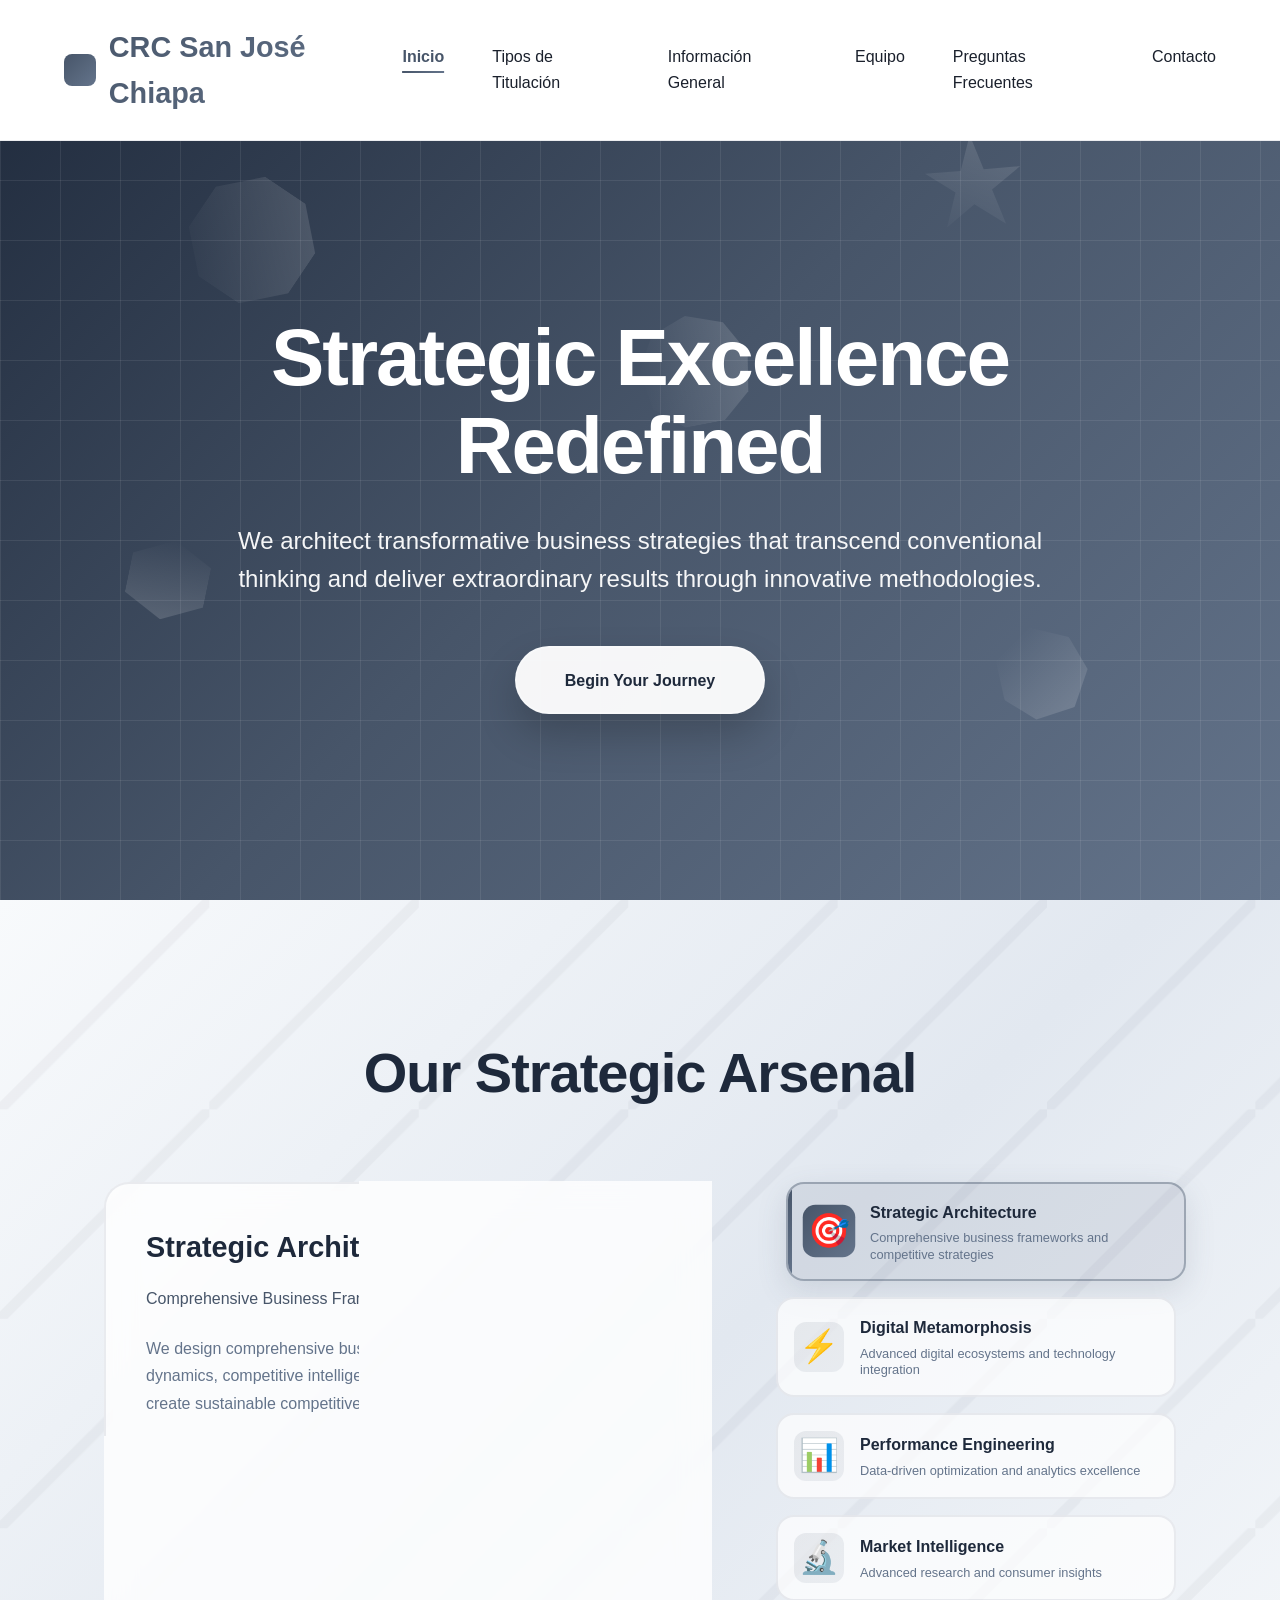
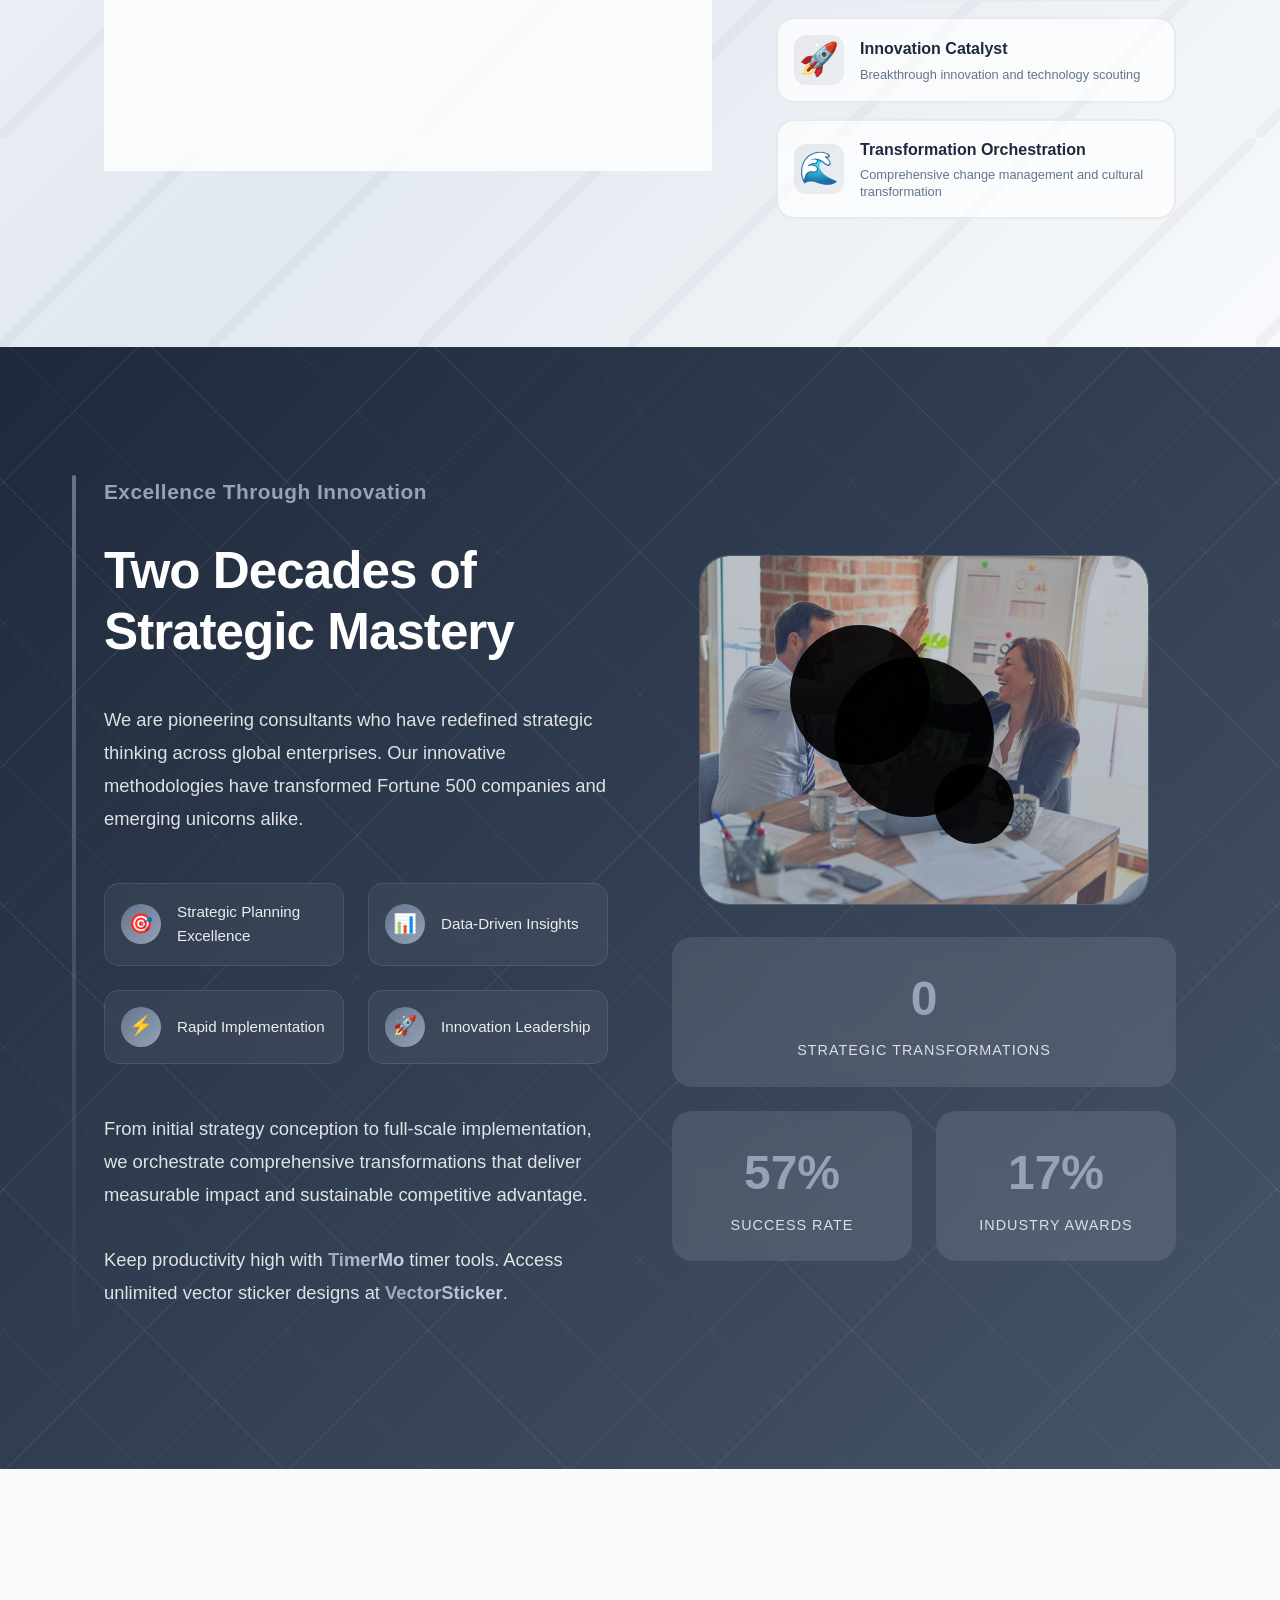
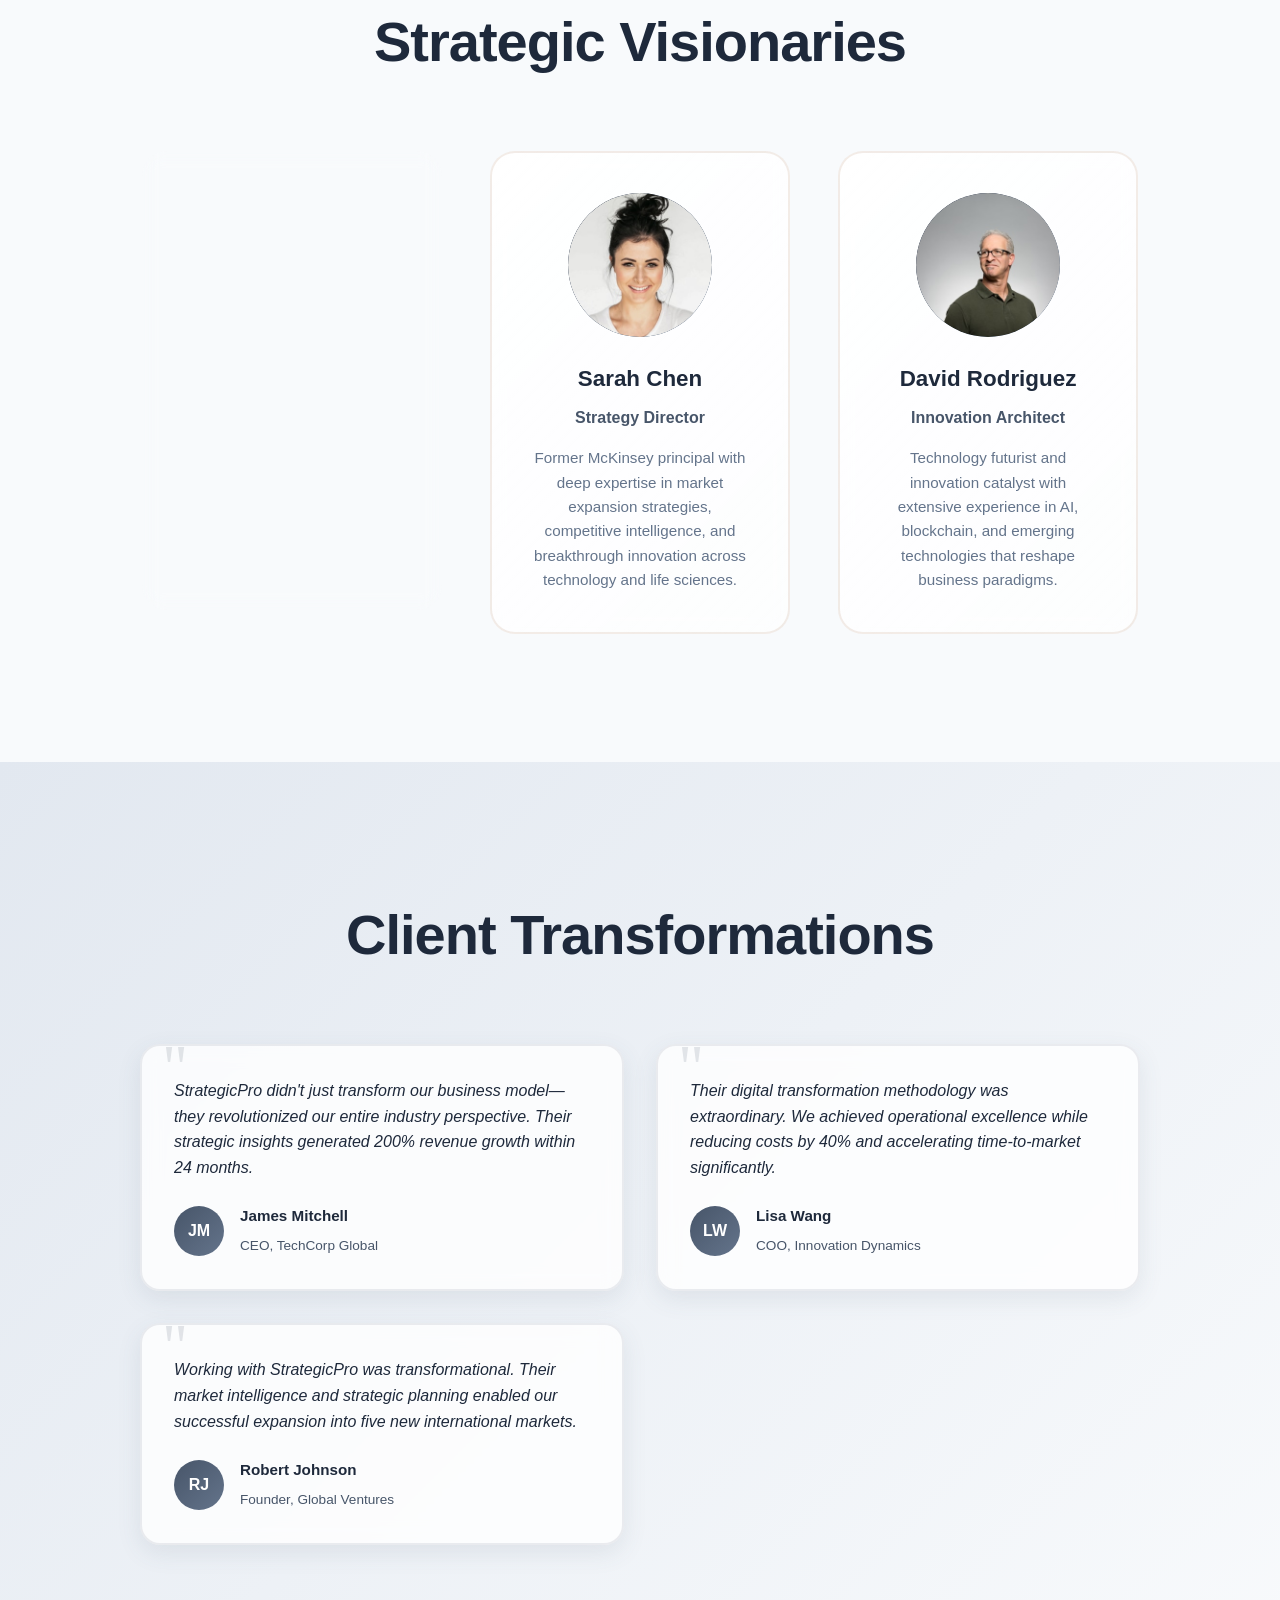
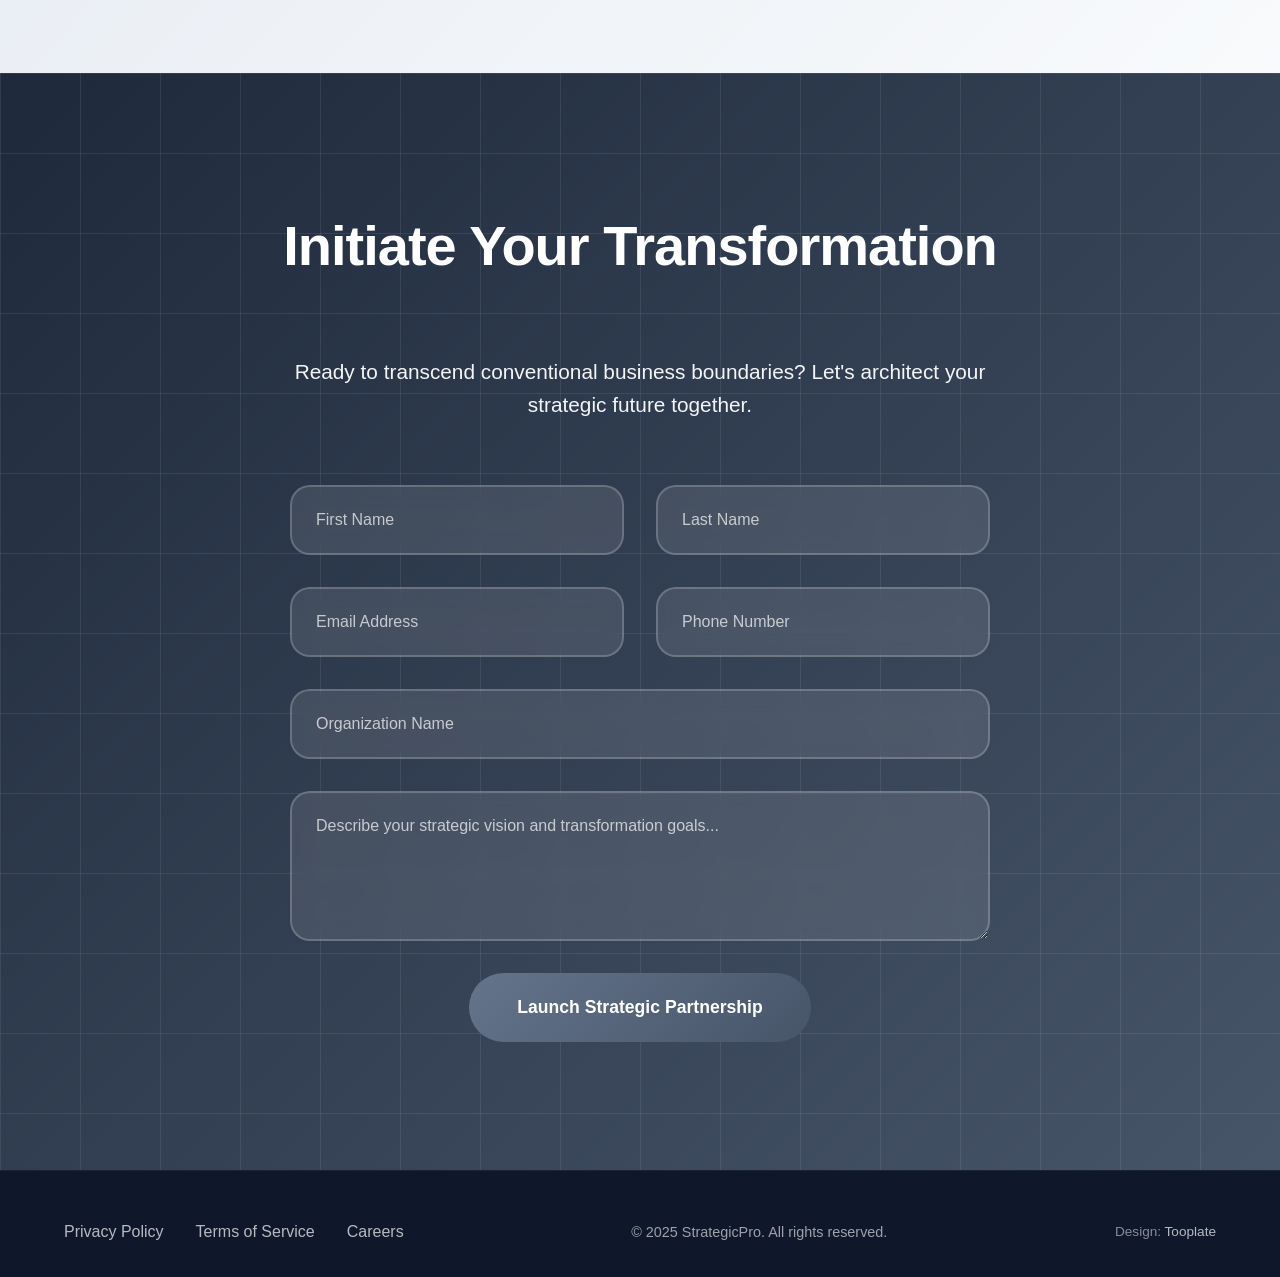
==== proyecto/index.html @ 7c6a61c0 "Update index.html" ====
<!DOCTYPE html>
<html lang="en">
<head>
    <meta charset="UTF-8">
    <meta name="viewport" content="width=device-width, initial-scale=1.0">
    <title>Titulación BUAP</title>
    <link rel="stylesheet" href="tooplate-strategic-style.css">
<!--

Tooplate 2149 Strategic Consulting

https://www.tooplate.com/view/2149-strategic-consulting

Free HTML CSS Template

-->
</head>
<body>
    <!-- Navigation -->
    <nav class="navbar">
        <div class="nav-container">
            <a href="#home" class="logo">
                <div class="logo-icon">◆</div>
                <span>CRC San José Chiapa</span>
            </a>
            <ul class="nav-links">
                <li><a href="#home">Inicio</a></li>
                <li><a href="#services">Tipos de Titulación</a></li>
                <li><a href="#about">Información General</a></li>
                <li><a href="#team">Equipo</a></li>
                <li><a href="#testimonials">Preguntas Frecuentes</a></li>
                <li><a href="#contact">Contacto</a></li>
            </ul>
            <div class="mobile-menu">
                <span></span>
                <span></span>
                <span></span>
            </div>
        </div>
    </nav>

            <!-- Hero Section -->
    <section id="home" class="hero">
        <div class="geometric-shapes">
            <div class="geo-shape"></div>
            <div class="geo-shape"></div>
            <div class="geo-shape"></div>
            <div class="geo-shape"></div>
            <div class="geo-shape"></div>
        </div>
        <div class="hero-content">
            <h1 id="hero-headline">Strategic Excellence<br>Redefined</h1>
            <p id="hero-paragraph">We architect transformative business strategies that transcend conventional thinking and deliver extraordinary results through innovative methodologies.</p>
            <a href="#services" class="cta-button">Begin Your Journey</a>
        </div>
    </section>

    <!-- Services Section -->
    <section id="services" class="services">
        <div class="section services-container">
            <h2 class="section-title fade-in">Our Strategic Arsenal</h2>
            <div class="services-layout">
                <div class="services-content">
                    <div class="service-details active" data-service="strategy">
                        <h3>Strategic Architecture</h3>
                        <div class="service-subtitle">Comprehensive Business Framework Design</div>
                        <p>We design comprehensive business frameworks that integrate market dynamics, competitive intelligence, and organizational capabilities to create sustainable competitive advantages.</p>
                        <p>Our strategic architecture approach combines deep industry expertise with cutting-edge analytical tools to develop roadmaps that drive exceptional business performance.</p>
                        <ul class="service-features">
                            <li><span class="feature-check">✓</span> Market Analysis & Competitive Intelligence</li>
                            <li><span class="feature-check">✓</span> Strategic Roadmap Development</li>
                            <li><span class="feature-check">✓</span> Performance Metrics & KPI Framework</li>
                            <li><span class="feature-check">✓</span> Risk Assessment & Mitigation Planning</li>
                        </ul>
                    </div>
                    <div class="service-details" data-service="digital">
                        <h3>Digital Metamorphosis</h3>
                        <div class="service-subtitle">Advanced Digital Ecosystem Transformation</div>
                        <p>Transform your organization through advanced digital ecosystems that leverage emerging technologies to revolutionize customer experiences and operational efficiency.</p>
                        <p>We architect comprehensive digital transformations that seamlessly integrate AI, automation, and cloud technologies to create competitive advantages.</p>
                        <ul class="service-features">
                            <li><span class="feature-check">✓</span> AI & Automation Implementation</li>
                            <li><span class="feature-check">✓</span> Cloud Architecture & Migration</li>
                            <li><span class="feature-check">✓</span> Customer Experience Optimization</li>
                            <li><span class="feature-check">✓</span> Digital Workforce Development</li>
                        </ul>
                    </div>
                    <div class="service-details" data-service="performance">
                        <h3>Performance Engineering</h3>
                        <div class="service-subtitle">Data-Driven Optimization Excellence</div>
                        <p>Optimize organizational performance through data-driven methodologies and advanced analytics that identify breakthrough opportunities and eliminate operational inefficiencies.</p>
                        <p>Our performance engineering approach utilizes predictive analytics and machine learning to unlock hidden potential across all business functions.</p>
                        <ul class="service-features">
                            <li><span class="feature-check">✓</span> Advanced Analytics & Business Intelligence</li>
                            <li><span class="feature-check">✓</span> Process Optimization & Automation</li>
                            <li><span class="feature-check">✓</span> Predictive Modeling & Forecasting</li>
                            <li><span class="feature-check">✓</span> Cost Reduction & Efficiency Gains</li>
                        </ul>
                    </div>
                    <div class="service-details" data-service="market">
                        <h3>Market Intelligence</h3>
                        <div class="service-subtitle">Advanced Market Research & Consumer Insights</div>
                        <p>Decode complex market signals and consumer behaviors using proprietary research frameworks that reveal hidden opportunities and emerging industry disruptions.</p>
                        <p>We provide deep market insights through advanced research methodologies, competitive analysis, and trend identification to inform strategic decision-making.</p>
                        <ul class="service-features">
                            <li><span class="feature-check">✓</span> Consumer Behavior Analysis</li>
                            <li><span class="feature-check">✓</span> Market Trend Identification</li>
                            <li><span class="feature-check">✓</span> Competitive Landscape Mapping</li>
                            <li><span class="feature-check">✓</span> Opportunity Assessment & Validation</li>
                        </ul>
                    </div>
                    <div class="service-details" data-service="innovation">
                        <h3>Innovation Catalyst</h3>
                        <div class="service-subtitle">Breakthrough Innovation Acceleration</div>
                        <p>Accelerate breakthrough innovation through systematic creativity processes and emerging technology integration that positions your organization at the industry forefront.</p>
                        <p>Our innovation catalyst methodology combines design thinking, rapid prototyping, and technology scouting to create revolutionary products and services.</p>
                        <ul class="service-features">
                            <li><span class="feature-check">✓</span> Innovation Strategy & Roadmapping</li>
                            <li><span class="feature-check">✓</span> Design Thinking Workshops</li>
                            <li><span class="feature-check">✓</span> Rapid Prototyping & Testing</li>
                            <li><span class="feature-check">✓</span> Technology Scouting & Integration</li>
                        </ul>
                    </div>
                    <div class="service-details" data-service="transformation">
                        <h3>Transformation Orchestration</h3>
                        <div class="service-subtitle">Comprehensive Change Management Excellence</div>
                        <p>Navigate complex organizational change with precision-engineered methodologies that ensure seamless transitions and sustained cultural transformation.</p>
                        <p>We orchestrate enterprise-wide transformations through proven change management frameworks that maximize adoption and minimize disruption.</p>
                        <ul class="service-features">
                            <li><span class="feature-check">✓</span> Change Management Strategy</li>
                            <li><span class="feature-check">✓</span> Cultural Transformation Programs</li>
                            <li><span class="feature-check">✓</span> Leadership Development & Training</li>
                            <li><span class="feature-check">✓</span> Implementation & Success Metrics</li>
                        </ul>
                    </div>
                </div>
                <div class="services-tabs">
                    <div class="service-tab active" data-target="strategy">
                        <div class="tab-icon">🎯</div>
                        <div class="tab-content">
                            <h4>Strategic Architecture</h4>
                            <p>Comprehensive business frameworks and competitive strategies</p>
                        </div>
                    </div>
                    <div class="service-tab" data-target="digital">
                        <div class="tab-icon">⚡</div>
                        <div class="tab-content">
                            <h4>Digital Metamorphosis</h4>
                            <p>Advanced digital ecosystems and technology integration</p>
                        </div>
                    </div>
                    <div class="service-tab" data-target="performance">
                        <div class="tab-icon">📊</div>
                        <div class="tab-content">
                            <h4>Performance Engineering</h4>
                            <p>Data-driven optimization and analytics excellence</p>
                        </div>
                    </div>
                    <div class="service-tab" data-target="market">
                        <div class="tab-icon">🔬</div>
                        <div class="tab-content">
                            <h4>Market Intelligence</h4>
                            <p>Advanced research and consumer insights</p>
                        </div>
                    </div>
                    <div class="service-tab" data-target="innovation">
                        <div class="tab-icon">🚀</div>
                        <div class="tab-content">
                            <h4>Innovation Catalyst</h4>
                            <p>Breakthrough innovation and technology scouting</p>
                        </div>
                    </div>
                    <div class="service-tab" data-target="transformation">
                        <div class="tab-icon">🌊</div>
                        <div class="tab-content">
                            <h4>Transformation Orchestration</h4>
                            <p>Comprehensive change management and cultural transformation</p>
                        </div>
                    </div>
                </div>
            </div>
        </div>
    </section>

    <!-- About Section -->
    <section id="about" class="about-section">
        <div class="section about fade-in">
            <div class="about-content">
                <div class="highlight">Excellence Through Innovation</div>
                <h2>Two Decades of Strategic Mastery</h2>
                <p>We are pioneering consultants who have redefined strategic thinking across global enterprises. Our innovative methodologies have transformed Fortune 500 companies and emerging unicorns alike.</p>
                
                <div class="about-features">
                    <div class="feature-item">
                        <div class="feature-icon">🎯</div>
                        <div class="feature-text">Strategic Planning Excellence</div>
                    </div>
                    <div class="feature-item">
                        <div class="feature-icon">📊</div>
                        <div class="feature-text">Data-Driven Insights</div>
                    </div>
                    <div class="feature-item">
                        <div class="feature-icon">⚡</div>
                        <div class="feature-text">Rapid Implementation</div>
                    </div>
                    <div class="feature-item">
                        <div class="feature-icon">🚀</div>
                        <div class="feature-text">Innovation Leadership</div>
                    </div>
                </div>
                
                <p>From initial strategy conception to full-scale implementation, we orchestrate comprehensive transformations that deliver measurable impact and sustainable competitive advantage.</p>
                
                <p>Keep productivity high with <a href="https://timermo.com" rel="nofollow" target="_blank">TimerMo</a> timer tools. Access unlimited vector sticker designs at <a href="https://www.vectorsticker.com" rel="nofollow" target="_blank">VectorSticker</a>.</p>
            </div>
            <div class="about-visual">
                <div class="about-image">
                    <div class="visual-shapes">
                        <div class="visual-shape"></div>
                        <div class="visual-shape"></div>
                        <div class="visual-shape"></div>
                    </div>
                    <img src="images/about-image-01.jpg" alt="Strategic Excellence">
                </div>
                
                <div class="stats">
                    <div class="stat">
                        <span class="stat-number counter" data-count="200">0</span>
                        <span class="stat-label">Strategic Transformations</span>
                    </div>
                    <div class="stat">
                        <span class="stat-number counter" data-count="98">0</span>
                        <span class="stat-label">Success Rate</span>
                    </div>
                    <div class="stat">
                        <span class="stat-number counter" data-count="35">0</span>
                        <span class="stat-label">Industry Awards</span>
                    </div>
                </div>
            </div>
        </div>
    </section>

    <!-- Team Section -->
    <section id="team" class="team">
        <div class="section">
            <h2 class="section-title fade-in">Strategic Visionaries</h2>
            <div class="team-grid">
                <div class="team-member fade-in">
                    <div class="member-card">
                        <div class="member-avatar">
                            <img src="images/team-member-01.jpg" alt="Michael Thompson" />
                        </div>
                        <div class="member-info">
                            <h3>Michael Thompson</h3>
                            <div class="member-role">Chief Strategic Officer</div>
                            <p>Visionary leader with 25+ years architecting transformations for Fortune 100 companies, specializing in digital innovation and organizational renaissance.</p>
                        </div>
                    </div>
                </div>
                <div class="team-member fade-in">
                    <div class="member-card">
                        <div class="member-avatar">
                            <img src="images/team-member-02.jpg" alt="Sarah Chen" />
                        </div>
                        <div class="member-info">
                            <h3>Sarah Chen</h3>
                            <div class="member-role">Strategy Director</div>
                            <p>Former McKinsey principal with deep expertise in market expansion strategies, competitive intelligence, and breakthrough innovation across technology and life sciences.</p>
                        </div>
                    </div>
                </div>
                <div class="team-member fade-in">
                    <div class="member-card">
                        <div class="member-avatar">
                            <img src="images/team-member-03.jpg" alt="David Rodriguez" />
                        </div>
                        <div class="member-info">
                            <h3>David Rodriguez</h3>
                            <div class="member-role">Innovation Architect</div>
                            <p>Technology futurist and innovation catalyst with extensive experience in AI, blockchain, and emerging technologies that reshape business paradigms.</p>
                        </div>
                    </div>
                </div>
            </div>
        </div>
    </section>

    <!-- Testimonials Section -->
    <section id="testimonials" class="testimonials">
        <div class="section">
            <h2 class="section-title fade-in">Client Transformations</h2>
            <div class="testimonials-container">
                <div class="testimonial fade-in">
                    <div class="testimonial-content">
                        <p class="testimonial-text">StrategicPro didn't just transform our business model—they revolutionized our entire industry perspective. Their strategic insights generated 200% revenue growth within 24 months.</p>
                        <div class="testimonial-author">
                            <div class="author-avatar">JM</div>
                            <div class="author-info">
                                <h4>James Mitchell</h4>
                                <span>CEO, TechCorp Global</span>
                            </div>
                        </div>
                    </div>
                </div>
                <div class="testimonial fade-in">
                    <div class="testimonial-content">
                        <p class="testimonial-text">Their digital transformation methodology was extraordinary. We achieved operational excellence while reducing costs by 40% and accelerating time-to-market significantly.</p>
                        <div class="testimonial-author">
                            <div class="author-avatar">LW</div>
                            <div class="author-info">
                                <h4>Lisa Wang</h4>
                                <span>COO, Innovation Dynamics</span>
                            </div>
                        </div>
                    </div>
                </div>
                <div class="testimonial fade-in">
                    <div class="testimonial-content">
                        <p class="testimonial-text">Working with StrategicPro was transformational. Their market intelligence and strategic planning enabled our successful expansion into five new international markets.</p>
                        <div class="testimonial-author">
                            <div class="author-avatar">RJ</div>
                            <div class="author-info">
                                <h4>Robert Johnson</h4>
                                <span>Founder, Global Ventures</span>
                            </div>
                        </div>
                    </div>
                </div>
            </div>
        </div>
    </section>

    <!-- Contact Section -->
    <section id="contact" class="contact">
        <div class="section">
            <h2 class="section-title fade-in">Initiate Your Transformation</h2>
            <div class="contact-content">
                <p>Ready to transcend conventional business boundaries? Let's architect your strategic future together.</p>
                <form class="contact-form fade-in">
                    <div class="form-group">
                        <input type="text" placeholder="First Name" required>
                        <input type="text" placeholder="Last Name" required>
                    </div>
                    <div class="form-group">
                        <input type="email" placeholder="Email Address" required>
                        <input type="tel" placeholder="Phone Number">
                    </div>
                    <input type="text" placeholder="Organization Name">
                    <textarea placeholder="Describe your strategic vision and transformation goals..." required></textarea>
                    <button type="submit" class="submit-btn">Launch Strategic Partnership</button>
                </form>
            </div>
        </div>
    </section>

    <!-- Footer -->
    <footer class="footer">
        <div class="footer-content">
            <div class="footer-links">
                <a href="#privacy">Privacy Policy</a>
                <a href="#terms">Terms of Service</a>
                <a href="#careers">Careers</a>
            </div>
            <div class="footer-copyright">
                © 2025 StrategicPro. All rights reserved.
            </div>
            <div class="footer-design">
                Design: <a href="https://www.tooplate.com" target="_blank">Tooplate</a>
            </div>
        </div>
    </footer>
<script src="tooplate-strategic-scripts.js"></script>
</body>

</html>
---- proyecto/tooplate-strategic-style.css ----
@charset "utf-8";
/* CSS Document 

Tooplate 2149 Strategic Consulting

https://www.tooplate.com/view/2149-strategic-consulting

*/

* {
	margin: 0;
	padding: 0;
	box-sizing: border-box;
}

body {
	font-family: -apple-system, BlinkMacSystemFont, 'Segoe UI', Roboto, sans-serif;
	line-height: 1.6;
	color: #1a202c; /*letras del apartado Nuestro Arsenal Estrategico*/
	overflow-x: hidden;
	background: #f8fafc;
}

/* Barra de menu (hogar, servicios, Acerca de, etc.) */
.navbar {
	position: fixed;
	top: 0;
	width: 100%;
	background: #FFFFFF;
	padding: 1.5rem 5%;
	z-index: 1000;
	transition: all 0.3s ease;
	border-bottom: 1px solid rgba(71, 85, 105, 0.1);
}

.nav-container {
	display: flex;
	justify-content: space-between;
	align-items: center;
	max-width: 1200px;
	margin: 0 auto;
}

.logo { /*letras de StrategicPro*/
	font-size: 1.8rem;
	font-weight: 700;
	background: linear-gradient(135deg, #475569, #64748b);
	-webkit-background-clip: text;
	-webkit-text-fill-color: transparent;
	background-clip: text;
	display: flex;
	align-items: center;
	gap: 0.8rem;
	text-decoration: none;
	transition: all 0.3s ease;
}

.logo:hover { 
	transform: scale(1.05);
}

.logo-icon { /*cuadro de las letras de StrategicPro*/
	width: 32px;
	height: 32px;
	background: linear-gradient(135deg, #475569, #64748b);
	border-radius: 8px;
	display: flex;
	align-items: center;
	justify-content: center;
	color: white;
	font-size: 1rem;
	flex-shrink: 0;
}

.nav-links {
	display: flex;
	list-style: none;
	gap: 3rem;
}

.nav-links a {
	text-decoration: none;
	color: #1a202c; /* Letras de Hogar, servicio, Acerca de, etc. */
	font-weight: 500;
	transition: all 0.3s ease;
	position: relative;
	padding: 0.5rem 0;
}

.nav-links a:hover {
	color: #475569; /* Color sombreado al pasar el cursor sobre las Letras de Hogar, servicio, Acerca de, etc. */
}

.nav-links a::after {
	content: '';
	position: absolute;
	width: 0;
	height: 2px;
	bottom: 0;
	left: 50%;
	transform: translateX(-50%);
	background: linear-gradient(135deg, #475569, #64748b); /* Barra horizontal que esta debajo de las Letras de Hogar, servicio, Acerca de, etc. */
	transition: width 0.3s ease;
}

.nav-links a:hover::after,
.nav-links a.active::after {
	width: 100%;
}

.nav-links a.active {
	color: #475569; /* Sombreado de las Letras de Hogar, servicio, Acerca de, etc. al estar seleccionada */
	font-weight: 600;
}

.mobile-menu {
	display: none;
	flex-direction: column;
	cursor: pointer;
}

.mobile-menu span {
	width: 28px;
	height: 3px;
	background: #475569;
	margin: 4px 0;
	transition: 0.3s;
	border-radius: 2px;
}

/* Fondo de la sección Hogar */
.hero {
	height: 100vh;
	min-height: 600px;
	background: linear-gradient(135deg, #1e293b 0%, /* Esquina superior izquierda */ 
										#475569 50%, /* Diagonal central */
										#64748b 100%) /* Esquina inferior derecha */;
	display: flex;
	align-items: center;
	justify-content: center;
	text-align: center;
	color: white; /* Letras de la sección hogar */
	position: relative;
	overflow: hidden;
}

.hero::before {
	content: '';
	position: absolute;
	top: 0;
	left: 0;
	right: 0;
	bottom: 0;
	background-image:
		linear-gradient(rgba(255, 255, 255, 0.08) 1px, transparent 1px), /* lineas horizontales en la sección hogar */
		linear-gradient(90deg, rgba(255, 255, 255, 0.08) 1px, transparent 1px); /* lineas verticales en la sección hogar */
	background-size: 60px 60px;
	background-position: 0 0, 0 0;
	animation: gridMove 20s linear infinite;
}

@keyframes gridMove {
	0% {
		transform: translate(0, 0);
	}

	100% {
		transform: translate(60px, 60px);
	}
}

.hero-content {
	max-width: 900px;
	padding: 0 2rem;
	margin-top: 8rem;
	transform: translateY(50px);
	opacity: 0;
	animation: fadeInUp 1.2s ease forwards;
	z-index: 2;
	position: relative;
}

@keyframes fadeInUp {
	to {
		transform: translateY(0);
		opacity: 1;
	}
}

.hero h1 {
	font-size: clamp(2.8rem, 7vw, 5rem);
	font-weight: 800;
	margin-bottom: 2rem;
	line-height: 1.1;
	letter-spacing: -2px;
}

.hero p {
	font-size: clamp(1.2rem, 3vw, 1.5rem);
	margin-bottom: 3rem;
	opacity: 0.95;
	font-weight: 300;
}

/* Add this to your existing CSS */
.hero-content h1,
.hero-content p {
	transition: opacity 0.5s ease-in-out;
}

.text-fade-out {
	opacity: 0;
}

/* Boton de la sección Hogar */
.cta-button {
	display: inline-block;
	padding: 1.2rem 3rem;
	background: rgba(255, 255, 255, 0.95); /* Fondo del boton */
	color: #1e293b; /* Color de las letras del boton */
	text-decoration: none;
	font-weight: 700;
	border-radius: 60px;
	transition: all 0.4s ease;
	box-shadow: 0 20px 40px rgba(0, 0, 0, 0.2); /* Sombreado del boton */
	backdrop-filter: blur(10px);
	border: 2px solid rgba(255, 255, 255, 0.3); /* Borde del boton */
}

.cta-button:hover {
	transform: translateY(-5px) scale(1.05);
	box-shadow: 0 30px 60px rgba(0, 0, 0, 0.3);
	background: rgba(255, 255, 255, 1);
}

.geometric-shapes {
	position: absolute;
	top: 0;
	left: 0;
	width: 100%;
	height: 100%;
	overflow: hidden;
	pointer-events: none;
	z-index: 1;
}

.geo-shape {
	position: absolute;
	opacity: 0.15;
}

.geo-shape:nth-child(1) {
	top: 20%;
	left: 15%;
	width: 120px;
	height: 120px;
	background: linear-gradient(45deg, #fff, transparent); /* Octagono superior esquina superior derecha */
	clip-path: polygon(30% 0%, 70% 0%, 100% 30%, 100% 70%, 70% 100%, 30% 100%, 0% 70%, 0% 30%);
	animation: float 12s ease-in-out infinite;
}

.geo-shape:nth-child(2) {
	top: 15%;
	right: 20%;
	width: 100px;
	height: 100px;
	background: linear-gradient(135deg, #fff, transparent); /* estrella esquina superior derecha*/
	clip-path: polygon(50% 0%, 61% 35%, 98% 35%, 68% 57%, 79% 91%, 50% 70%, 21% 91%, 32% 57%, 2% 35%, 39% 35%);
	animation: float 10s ease-in-out infinite reverse;
}

.geo-shape:nth-child(3) {
	top: 60%;
	left: 10%;
	width: 80px;
	height: 80px;
	background: linear-gradient(90deg, #fff, transparent); /* hexagono esquina inferior izquierda*/
	clip-path: polygon(25% 0%, 75% 0%, 100% 50%, 75% 100%, 25% 100%, 0% 50%);
	animation: float 8s ease-in-out infinite;
}

.geo-shape:nth-child(4) {
	top: 70%;
	right: 15%;
	width: 90px;
	height: 90px;
	background: linear-gradient(180deg, #fff, transparent); /* octagono inferior izquierda */
	clip-path: polygon(50% 0%, 90% 20%, 100% 60%, 75% 100%, 25% 100%, 0% 60%, 10% 20%);
	animation: float 14s ease-in-out infinite;
}

.geo-shape:nth-child(5) {
	top: 35%;
	left: 50%;
	transform: translateX(-50%);
	width: 110px;
	height: 110px;
	background: linear-gradient(270deg, #fff, transparent); /* figura central */
	clip-path: polygon(50% 0%, 83% 12%, 100% 43%, 94% 78%, 68% 100%, 32% 100%, 6% 78%, 0% 43%, 17% 12%);
	animation: float 9s ease-in-out infinite;
}

@keyframes float {

	0%,
	100% {
		transform: translateY(0px) rotate(0deg);
	}

	50% {
		transform: translateY(-30px) rotate(180deg);
	}
}

/* Sección de servicios */
.section {
	padding: 8rem 5%;
	max-width: 1200px;
	margin: 0 auto;
}

.section-title {
	text-align: center;
	font-size: clamp(2.5rem, 5vw, 3.5rem);
	font-weight: 800;
	margin-bottom: 4rem;
	color: #1e293b; /* Color de las letras Nuestro Arsenal EStrategico titulo */
	opacity: 0;
	transform: translateY(30px);
	transition: all 0.8s ease;
	letter-spacing: -1px;
}

.section-title.animate {
	opacity: 1;
	transform: translateY(0);
}

/* Fondo de la sección servicios */
.services {
	background: linear-gradient(135deg, #f8fafc 0%, /* Esquina superior izquierda */
										#e2e8f0 50%, /* Diagonal central  */
										#f8fafc 100%) /* Esquina inferior derecha */;
	position: relative;
}

.services::before {
	content: '';
	position: absolute;
	top: 0;
	left: 0;
	right: 0;
	bottom: 0;
	/* Fondo de rayas en la sección de servicios */
	background: url('data:image/svg+xml,<svg xmlns="http://www.w3.org/2000/svg" viewBox="0 0 100 100"><defs><pattern id="diagonals" width="20" height="20" patternUnits="userSpaceOnUse"><path d="M0,20 L20,0" stroke="rgba(71,85,105,0.05)" stroke-width="1"/></pattern></defs><rect width="100" height="100" fill="url(%23diagonals)"/></svg>');
}

.services-container {
	position: relative;
	z-index: 2;
}

.services-layout {
	display: grid;
	grid-template-columns: 1fr 400px;
	gap: 4rem;
	margin-top: 4rem;
	align-items: start;
}

.services-content {
	background: rgba(255, 255, 255, 0.8); /* Rectangulo de Arquitectura Estrategica */
	border-radius: 25px;
	padding: 2.5rem;
	backdrop-filter: blur(15px);
	border: 2px solid rgba(71, 85, 105, 0.1); /* Contorno del rectangulo */
	min-height: 400px;
	transition: all 0.5s ease;
}

.service-details {
	opacity: 0;
	transform: translateY(20px);
	transition: all 0.5s ease;
	display: none;
}

.service-details.active {
	opacity: 1;
	transform: translateY(0);
	display: block;
}

.service-details h3 {
	font-size: 1.8rem;
	font-weight: 800;
	margin-bottom: 1rem;
	color: #1e293b; /* Color de las letras Arquitectura estrategica titulo */
}

.service-details .service-subtitle {
	font-size: 1rem;
	color: #475569; /* Color de las letras Comprehensive Business Framework Design */
	margin-bottom: 1.5rem;
	font-weight: 500;
}

.service-details p {
	color: #64748b; /* Color del texto que esta debajo de Comprehensive Business Framework Design */
	line-height: 1.7;
	font-size: 1rem;
	margin-bottom: 1.5rem;
}

.service-features {
	list-style: none;
	padding: 0;
	margin-top: 1.5rem;
}

.service-features li {
	display: flex;
	align-items: center;
	gap: 0.8rem;
	padding: 0.6rem 0;
	border-bottom: 1px solid rgba(71, 85, 105, 0.08); /* Color de las Lineas que estan debajo de los circulos con palomitas */
}

.service-features li:last-child {
	border-bottom: none;
}

.feature-check {
	width: 20px;
	height: 20px;
	background: linear-gradient(135deg, #475569, /* Fondo del circulo superior izquierda */
										#64748b); /* Fondo del circulo inferior derecha */
	border-radius: 50%;
	display: flex;
	align-items: center;
	justify-content: center;
	color: white; /* Color de la palomita */
	font-size: 0.7rem;
	flex-shrink: 0;
}

.services-tabs {
	display: flex;
	flex-direction: column;
	gap: 1rem;
}

.service-tab {
	background: rgba(255, 255, 255, 0.7); /* Divisiones de subtemas, rayo, grafica, ola */
	border: 2px solid rgba(71, 85, 105, 0.1); /* Contornos de las divisiones */
	border-radius: 18px;
	padding: 1rem;
	cursor: pointer;
	transition: all 0.3s ease;
	position: relative;
	overflow: hidden;
	display: flex;
	align-items: center;
	gap: 1rem;
}

.service-tab:hover,
.service-tab.active {
	background: rgba(255, 255, 255, 0.9); /* Color de fondo de los subtemas, rayo, grafica, ola al poner el cursor */
	border-color: rgba(71, 85, 105, 0.3); /* Color del borde de los subtemas, rayo, grafica, ola al poner el cursor */
	transform: translateX(10px);
	box-shadow: 0 10px 30px rgba(71, 85, 105, 0.15); /* Iluminación del fondo del rectangulo de arquitectura estrategica */
}

.service-tab.active {
	background: rgba(71, 85, 105, 0.1); /* Fondo del rectangulo de arquitectura estrategica */
	border-color: rgba(71, 85, 105, 0.4); /* Borde del rectangulo de arquitectura estrategica */
}

.service-tab::before {
	content: '';
	position: absolute;
	left: 0;
	top: 0;
	bottom: 0;
	width: 0;
	background: linear-gradient(135deg, #475569, /* Color superior de la linea del  rectangulo de arquitectura estrategica */ 
										#64748b); /* Fondo inferior del cuadro del icono rayo, grafica, ola al poner el cursor */
	transition: width 0.3s ease;
}

.service-tab.active::before {
	width: 4px;
}

.tab-icon {
	font-size: 2rem;
	flex-shrink: 0;
	width: 50px;
	height: 50px;
	background: linear-gradient(135deg, rgba(71, 85, 105, 0.1), /* Fondo superior del cuadro del icono rayo, grafica, ola al poner el cursor */
										rgba(100, 116, 139, 0.1)); /* Fondo inferior del cuadro del icono rayo, grafica, ola al poner el cursor */
	border-radius: 12px;
	display: flex;
	align-items: center;
	justify-content: center;
	transition: all 0.3s ease;
}

.tab-content {
	flex: 1;
	min-width: 0;
}

.service-tab h4 {
	font-size: 1rem;
	font-weight: 700;
	color: #1e293b; /* Letras de los subtemas, rayo, grafica, ola al poner el cursor */
	margin-bottom: 0.3rem;
	position: relative;
	z-index: 2;
}

.service-tab p {
	color: #64748b; /* Parrafo de los rectangulos de los subtemas, rayo, grafica, ola al poner el cursor */
	font-size: 0.8rem;
	line-height: 1.3;
	position: relative;
	z-index: 2;
}

.service-tab:hover .tab-icon,
.service-tab.active .tab-icon {
	background: linear-gradient(135deg, #475569, /* Fondo superior de los cuadros de los iconos rayo, grafica, ola al poner el cursor */
										#64748b); /* Fondo inferior de los cuadros de los iconos rayo, grafica, ola al poner el cursor */
	color: white;
	transform: scale(1.05);
}

/* Sección Acerca de */
.about-section {
	background: linear-gradient(135deg, #1e293b 0%, /* Fondo esquina superior de la sección Acerca de */
										#475569 100%); /* Fondo esquina inferior de la sección Acerca de */
	color: white;
	position: relative;
	overflow: hidden;
}

/* This is the new code for the diagonal grid */
.about-section::before {
	content: '';
	position: absolute;
	top: 0;
	left: 0;
	right: 0;
	bottom: 0;
	z-index: 1;
	/* Ensure grid is behind content */
	background-image:
		repeating-linear-gradient(45deg,
			rgba(255, 255, 255, 0.06),
			rgba(255, 255, 255, 0.06) 1px,
			transparent 1px,
			transparent 100px),
		repeating-linear-gradient(-45deg,
			rgba(255, 255, 255, 0.06),
			rgba(255, 255, 255, 0.06) 1px,
			transparent 1px,
			transparent 100px);
}

.about {
	display: grid;
	grid-template-columns: 1fr 1fr;
	gap: 4rem;
	align-items: center;
	position: relative;
	z-index: 2;
}

.about-content {
	position: relative;
}

.about-content::before {
	content: '';
	position: absolute;
	left: -2rem;
	top: 0;
	bottom: 0;
	width: 4px;
	background: linear-gradient(to bottom, #64748b, transparent);
	border-radius: 2px;
}

.about-content h2 {
	font-size: clamp(2.2rem, 4vw, 3.2rem);
	font-weight: 800;
	margin-bottom: 2.5rem;
	color: white;
	letter-spacing: -1px;
	line-height: 1.2;
}

.about-content .highlight {
	color: #94a3b8;
	font-weight: 600;
	font-size: 1.3rem;
	margin-bottom: 2rem;
	letter-spacing: 0.5px;
}

.about-content p {
	color: rgba(255, 255, 255, 0.85);
	margin-bottom: 2rem;
	font-size: 1.15rem;
	line-height: 1.8;
}

.about-content a {
    color: #94a3b8;
    text-decoration: none;
    font-weight: 600;
    background: linear-gradient(135deg, #94a3b8, #cbd5e1);
    -webkit-background-clip: text;
    -webkit-text-fill-color: transparent;
    background-clip: text;
    position: relative;
    transition: all 0.3s ease;
}

.about-content a::after {
    content: '';
    position: absolute;
    width: 100%;
    height: 2px;
    bottom: -2px;
    left: 0;
    background: linear-gradient(135deg, #94a3b8, #cbd5e1);
    transform: scaleX(0);
    transform-origin: right;
    transition: transform 0.3s ease;
}

.about-content a:hover::after {
    transform: scaleX(1);
    transform-origin: left;
}

.about-content a:hover {
    opacity: 0.8;
}

.about-features {
	display: grid;
	grid-template-columns: repeat(2, 1fr);
	gap: 1.5rem;
	margin: 3rem 0;
}

.feature-item {
	display: flex;
	align-items: center;
	gap: 1rem;
	padding: 1rem;
	background: rgba(255, 255, 255, 0.05);
	border-radius: 15px;
	backdrop-filter: blur(10px);
	border: 1px solid rgba(255, 255, 255, 0.1);
	transition: all 0.3s ease;
}

.feature-item:hover {
	background: rgba(255, 255, 255, 0.08);
	transform: translateX(5px);
}

.feature-icon {
	width: 40px;
	height: 40px;
	background: linear-gradient(135deg, #64748b, #94a3b8);
	border-radius: 50%;
	display: flex;
	align-items: center;
	justify-content: center;
	font-size: 1.2rem;
	flex-shrink: 0;
}

.feature-text {
	color: rgba(255, 255, 255, 0.9);
	font-weight: 500;
	font-size: 0.95rem;
}

.stats {
	display: grid;
	grid-template-columns: repeat(2, 1fr);
	gap: 1.5rem;
	margin-top: 0;
}

.stat:first-child {
	grid-column: 1 / -1;
}

.stat {
	text-align: center;
	padding: 1.5rem;
	background: rgba(255, 255, 255, 0.1);
	border-radius: 20px;
	backdrop-filter: blur(10px);
	transition: all 0.3s ease;
}

.stat:hover {
	transform: scale(1.05);
	background: rgba(255, 255, 255, 0.15);
}

.stat-number {
	font-size: 3rem;
	font-weight: 900;
	color: #94a3b8;
	display: block;
}

.stat-label {
	color: rgba(255, 255, 255, 0.8);
	font-size: 0.9rem;
	text-transform: uppercase;
	letter-spacing: 1px;
	margin-top: 0.5rem;
}

.about-visual {
	position: relative;
	display: flex;
	flex-direction: column;
	gap: 2rem;
}

.about-image {
	position: relative;
	height: 350px;
	max-width: 450px;
	margin: 0 auto;
	background: rgba(255, 255, 255, 0.05);
	border-radius: 30px;
	backdrop-filter: blur(15px);
	overflow: hidden;
	border: 1px solid rgba(255, 255, 255, 0.1);
}

.about-image img {
	width: 100%;
	height: 100%;
	object-fit: cover;
	border-radius: 30px;
	opacity: 0.7;
}

.about-image::before {
	content: '';
	position: absolute;
	top: -50%;
	left: -50%;
	width: 200%;
	height: 200%;
	background: conic-gradient(from 0deg, transparent, rgba(100, 116, 139, 0.3), transparent);
	animation: rotate 25s linear infinite;
	z-index: 1;
}

.visual-shapes {
	position: absolute;
	top: 0;
	left: 0;
	right: 0;
	bottom: 0;
	z-index: 3;
}

.visual-shape {
	position: absolute;
	background: rgba(0, 0, 0, 0.9);
	border-radius: 50%;
	animation: floatSlow 15s ease-in-out infinite;
}

.visual-shape:nth-child(1) {
	width: 140px;
	height: 140px;
	top: 20%;
	left: 20%;
	animation-delay: -2s;
}

.visual-shape:nth-child(2) {
	width: 80px;
	height: 80px;
	top: 60%;
	right: 30%;
	animation-delay: -5s;
}

.visual-shape:nth-child(3) {
	width: 160px;
	height: 160px;
	bottom: 25%;
	left: 30%;
	animation-delay: -8s;
}

@keyframes floatSlow {

	0%,
	100% {
		transform: translateY(0px) rotate(0deg);
		opacity: 0.1;
	}

	50% {
		transform: translateY(-20px) rotate(180deg);
		opacity: 0.2;
	}
}

/* Team Section - Hexagonal Layout */
.team {
	background: #f8fafc;
	position: relative;
}

.team-grid {
	display: flex;
	justify-content: center;
	flex-wrap: wrap;
	gap: 3rem;
	margin-top: 4rem;
}

.team-member {
	width: 300px;
	position: relative;
	opacity: 0;
	transform: translateY(40px);
	transition: all 0.6s ease;
}

.team-member.animate {
	opacity: 1;
	transform: translateY(0);
}

.member-card {
	background: linear-gradient(135deg, rgba(255, 255, 255, 0.9), rgba(255, 255, 255, 0.7));
	border-radius: 25px;
	padding: 2.5rem;
	text-align: center;
	position: relative;
	overflow: hidden;
	backdrop-filter: blur(10px);
	border: 2px solid rgba(139, 69, 19, 0.1);
	transition: all 0.5s ease;
}

.member-card:hover {
	transform: translateY(-10px) rotate(-2deg);
	border-color: rgba(71, 85, 105, 0.3);
	box-shadow: 0 20px 40px rgba(71, 85, 105, 0.2);
}

.member-card::before {
	content: '';
	position: absolute;
	top: 0;
	left: -100%;
	width: 100%;
	height: 100%;
	background: linear-gradient(90deg, transparent, rgba(100, 116, 139, 0.1), transparent);
	transition: left 0.5s ease;
}

.member-card:hover::before {
	left: 100%;
}

.member-avatar {
	width: 144px;
	height: 144px;
	background: linear-gradient(135deg, #1e293b, #475569, #64748b);
	border-radius: 50%;
	display: flex;
	align-items: center;
	justify-content: center;
	margin: 0 auto 1.5rem;
	font-size: 2.5rem;
	color: white;
	position: relative;
	z-index: 2;
	overflow: hidden;
}

.member-avatar img {
	width: 100%;
	height: 100%;
	object-fit: cover;
	border-radius: 50%;
}

.member-info h3 {
	font-size: 1.4rem;
	font-weight: 700;
	margin-bottom: 0.5rem;
	color: #1e293b;
	position: relative;
	z-index: 2;
}

.member-role {
	color: #475569;
	font-weight: 600;
	margin-bottom: 1rem;
	position: relative;
	z-index: 2;
}

.member-info p {
	color: #64748b;
	font-size: 0.95rem;
	line-height: 1.6;
	position: relative;
	z-index: 2;
}

/* Testimonials Section - Overlapping Layout */
.testimonials {
	background: linear-gradient(135deg, #e2e8f0 0%, #f8fafc 100%);
	position: relative;
	overflow: hidden;
}

.testimonials-container {
	position: relative;
	margin-top: 3rem;
	display: grid;
	grid-template-columns: repeat(auto-fit, minmax(400px, 1fr));
	gap: 2rem;
	max-width: 1000px;
	margin-left: auto;
	margin-right: auto;
}

.testimonial {
	position: relative;
	opacity: 0;
	transform: translateY(30px);
	transition: all 0.6s ease;
}

.testimonial.animate {
	opacity: 1;
	transform: translateY(0);
}

.testimonial-content {
	background: rgba(255, 255, 255, 0.8);
	padding: 2rem;
	border-radius: 20px;
	position: relative;
	backdrop-filter: blur(10px);
	border: 2px solid rgba(71, 85, 105, 0.1);
	box-shadow: 0 8px 25px rgba(71, 85, 105, 0.1);
	height: 100%;
	display: flex;
	flex-direction: column;
	justify-content: space-between;
}

.testimonial-content::before {
	content: '"';
	position: absolute;
	top: -10px;
	left: 20px;
	font-size: 4rem;
	color: rgba(71, 85, 105, 0.15);
	font-family: Georgia, serif;
	line-height: 1;
}

.testimonial-text {
	color: #1e293b;
	font-style: italic;
	margin-bottom: 1.5rem;
	font-size: 1rem;
	line-height: 1.6;
	position: relative;
	z-index: 2;
	flex-grow: 1;
}

.testimonial-author {
	display: flex;
	align-items: center;
	gap: 1rem;
	position: relative;
	z-index: 2;
	margin-top: auto;
}

.author-avatar {
	width: 50px;
	height: 50px;
	border-radius: 50%;
	background: linear-gradient(135deg, #475569, #64748b);
	display: flex;
	align-items: center;
	justify-content: center;
	color: white;
	font-weight: 700;
	font-size: 1rem;
	flex-shrink: 0;
}

.author-info h4 {
	font-weight: 700;
	color: #1e293b;
	margin-bottom: 0.2rem;
	font-size: 0.95rem;
}

.author-info span {
	color: #475569;
	font-size: 0.85rem;
}

/* Contact Section - Futuristic Form */
.contact {
	background: linear-gradient(135deg, #1e293b 0%, #475569 100%);
	color: white;
	position: relative;
	overflow: hidden;
}

.contact::before {
	content: '';
	position: absolute;
	top: 0;
	left: 0;
	right: 0;
	bottom: 0;
	background-image:
		linear-gradient(rgba(255, 255, 255, 0.08) 1px, transparent 1px),
		linear-gradient(90deg, rgba(255, 255, 255, 0.08) 1px, transparent 1px);
	background-size: 80px 80px;
	background-position: 0 0, 0 0;
	animation: contactGridMove 30s linear infinite;
}

@keyframes contactGridMove {
	0% {
		transform: translate(0, 0);
	}

	100% {
		transform: translate(80px, 80px);
	}
}

@keyframes zigzagMove {
	0% {
		transform: translate(0, 0);
	}

	100% {
		transform: translate(40px, 40px);
	}
}

.contact .section-title {
	color: white;
}

.contact-content {
	max-width: 700px;
	margin: 0 auto;
	position: relative;
	z-index: 2;
}

.contact p {
	font-size: 1.3rem;
	margin-bottom: 3rem;
	opacity: 0.95;
	text-align: center;
}

.contact-form {
	display: grid;
	gap: 2rem;
	margin-top: 4rem;
}

.form-group {
	display: grid;
	grid-template-columns: 1fr 1fr;
	gap: 2rem;
}

.contact-form input,
.contact-form textarea {
	padding: 1.5rem;
	border: none;
	border-radius: 20px;
	font-size: 1rem;
	font-family: -apple-system, BlinkMacSystemFont, 'Segoe UI', Roboto, sans-serif;
	font-weight: 400;
	background: rgba(255, 255, 255, 0.1);
	color: white;
	transition: all 0.3s ease;
	border: 2px solid rgba(255, 255, 255, 0.2);
	backdrop-filter: blur(10px);
}

.contact-form input::placeholder,
.contact-form textarea::placeholder {
	color: rgba(255, 255, 255, 0.7);
}

.contact-form input:focus,
.contact-form textarea:focus {
	outline: none;
	background: rgba(255, 255, 255, 0.2);
	border-color: #64748b;
	box-shadow: 0 0 0 4px rgba(100, 116, 139, 0.2);
	transform: scale(1.02);
}

.contact-form textarea {
	grid-column: 1 / -1;
	resize: vertical;
	min-height: 150px;
	font-family: inherit;
}

.submit-btn {
	background: linear-gradient(135deg, #64748b, #475569);
	color: white;
	padding: 1.5rem 3rem;
	border: none;
	border-radius: 50px;
	font-size: 1.1rem;
	font-weight: 700;
	cursor: pointer;
	transition: all 0.4s ease;
	justify-self: center;
	position: relative;
	overflow: hidden;
}

.submit-btn::before {
	content: '';
	position: absolute;
	top: 0;
	left: -100%;
	width: 100%;
	height: 100%;
	background: linear-gradient(90deg, transparent, rgba(255, 255, 255, 0.2), transparent);
	transition: left 0.5s ease;
}

.submit-btn:hover::before {
	left: 100%;
}

.submit-btn:hover {
	transform: translateY(-3px) scale(1.05);
	box-shadow: 0 15px 30px rgba(100, 116, 139, 0.4);
}

/* Mobile Styles */
@media (max-width: 1000px) {
	.about {
		grid-template-columns: 1fr;
		text-align: center;
		gap: 3rem;
	}
}

@media (max-width: 900px) {}


@media (max-width: 940px) {
	.nav-links {
		display: none;
		position: absolute;
		top: 100%;
		left: 0;
		right: 0;
		background: rgba(248, 250, 252, 0.95);
		backdrop-filter: blur(20px);
		flex-direction: column;
		padding: 2rem 5%;
		box-shadow: 0 10px 30px rgba(71, 85, 105, 0.1);
		border-radius: 0 0 20px 20px;
	}

	.nav-links.active {
		display: flex;
	}

	.mobile-menu {
		display: flex;
	}

	.about {
		grid-template-columns: 1fr;
		text-align: center;
		gap: 4rem;
	}

	.about-features {
		grid-template-columns: 1fr;
	}

	.stats {
		grid-template-columns: 1fr;
		gap: 1rem;
	}

	.form-group {
		grid-template-columns: 1fr;
	}

	.section {
		padding: 5rem 5%;
	}

	.services-tabs {
		flex-direction: column;
		gap: 1rem;
	}

	.service-tab {
		width: 100%;
		flex-shrink: 0;
		flex-direction: column;
		text-align: center;
		gap: 0.8rem;
	}

	.tab-content {
		text-align: center;
	}

	.services-layout {
		grid-template-columns: 1fr;
		gap: 2rem;
	}

	.services-tabs {
		order: -1;
	}

	.service-tab:hover,
	.service-tab.active {
		transform: translateY(-2px);
	}

	.team-grid {
		flex-direction: column;
		align-items: center;
	}

	.testimonials-container {
		grid-template-columns: 1fr;
		gap: 1.5rem;
	}

	.testimonial-content {
		padding: 1.5rem;
	}

	.testimonial,
	.testimonial:nth-child(even) {
		transform: translateY(30px);
		margin: 0;
	}

	.testimonial.animate,
	.testimonial:nth-child(even).animate {
		transform: translateY(0);
	}

	.footer-content {
		flex-direction: column;
		text-align: center;
		gap: 1.5rem;
	}

	.footer-links {
		flex-direction: column;
		gap: 1rem;
	}
}

@media (max-width: 480px) {
	.stats {
		grid-template-columns: 1fr;
		gap: 1rem;
	}

	.stat:first-child {
		grid-column: 1;
	}

	.service-item {
		padding: 2rem;
	}

	.member-card {
		padding: 2rem;
	}
}

/* Scroll Animations */
.fade-in {
	opacity: 0;
	transform: translateY(40px);
	transition: all 0.8s ease;
}

.fade-in.animate {
	opacity: 1;
	transform: translateY(0);
}

/* Loading Animation */
@keyframes pulse {

	0%,
	100% {
		opacity: 1;
	}

	50% {
		opacity: 0.7;
	}
}

.loading {
	animation: pulse 2s ease-in-out infinite;
}

/* Footer */
.footer {
	background: #0f172a;
	color: white;
	padding: 3rem 5% 2rem;
	text-align: center;
	border-top: 1px solid rgba(71, 85, 105, 0.2);
}

.footer-content {
	max-width: 1200px;
	margin: 0 auto;
	display: flex;
	justify-content: space-between;
	align-items: center;
	flex-wrap: wrap;
	gap: 2rem;
}

.footer-links {
	display: flex;
	gap: 2rem;
	list-style: none;
}

.footer-links a {
	color: rgba(255, 255, 255, 0.7);
	text-decoration: none;
	font-weight: 400;
	transition: color 0.3s ease;
}

.footer-links a:hover {
	color: #64748b;
}

.footer-copyright {
	color: rgba(255, 255, 255, 0.6);
	font-size: 0.9rem;
}

.footer-design {
	color: rgba(255, 255, 255, 0.5);
	font-size: 0.85rem;
}

.footer-design a {
	color: rgba(255, 255, 255, 0.7);
	text-decoration: none;
	transition: color 0.3s ease;
}

.footer-design a:hover {
	color: #64748b;

}
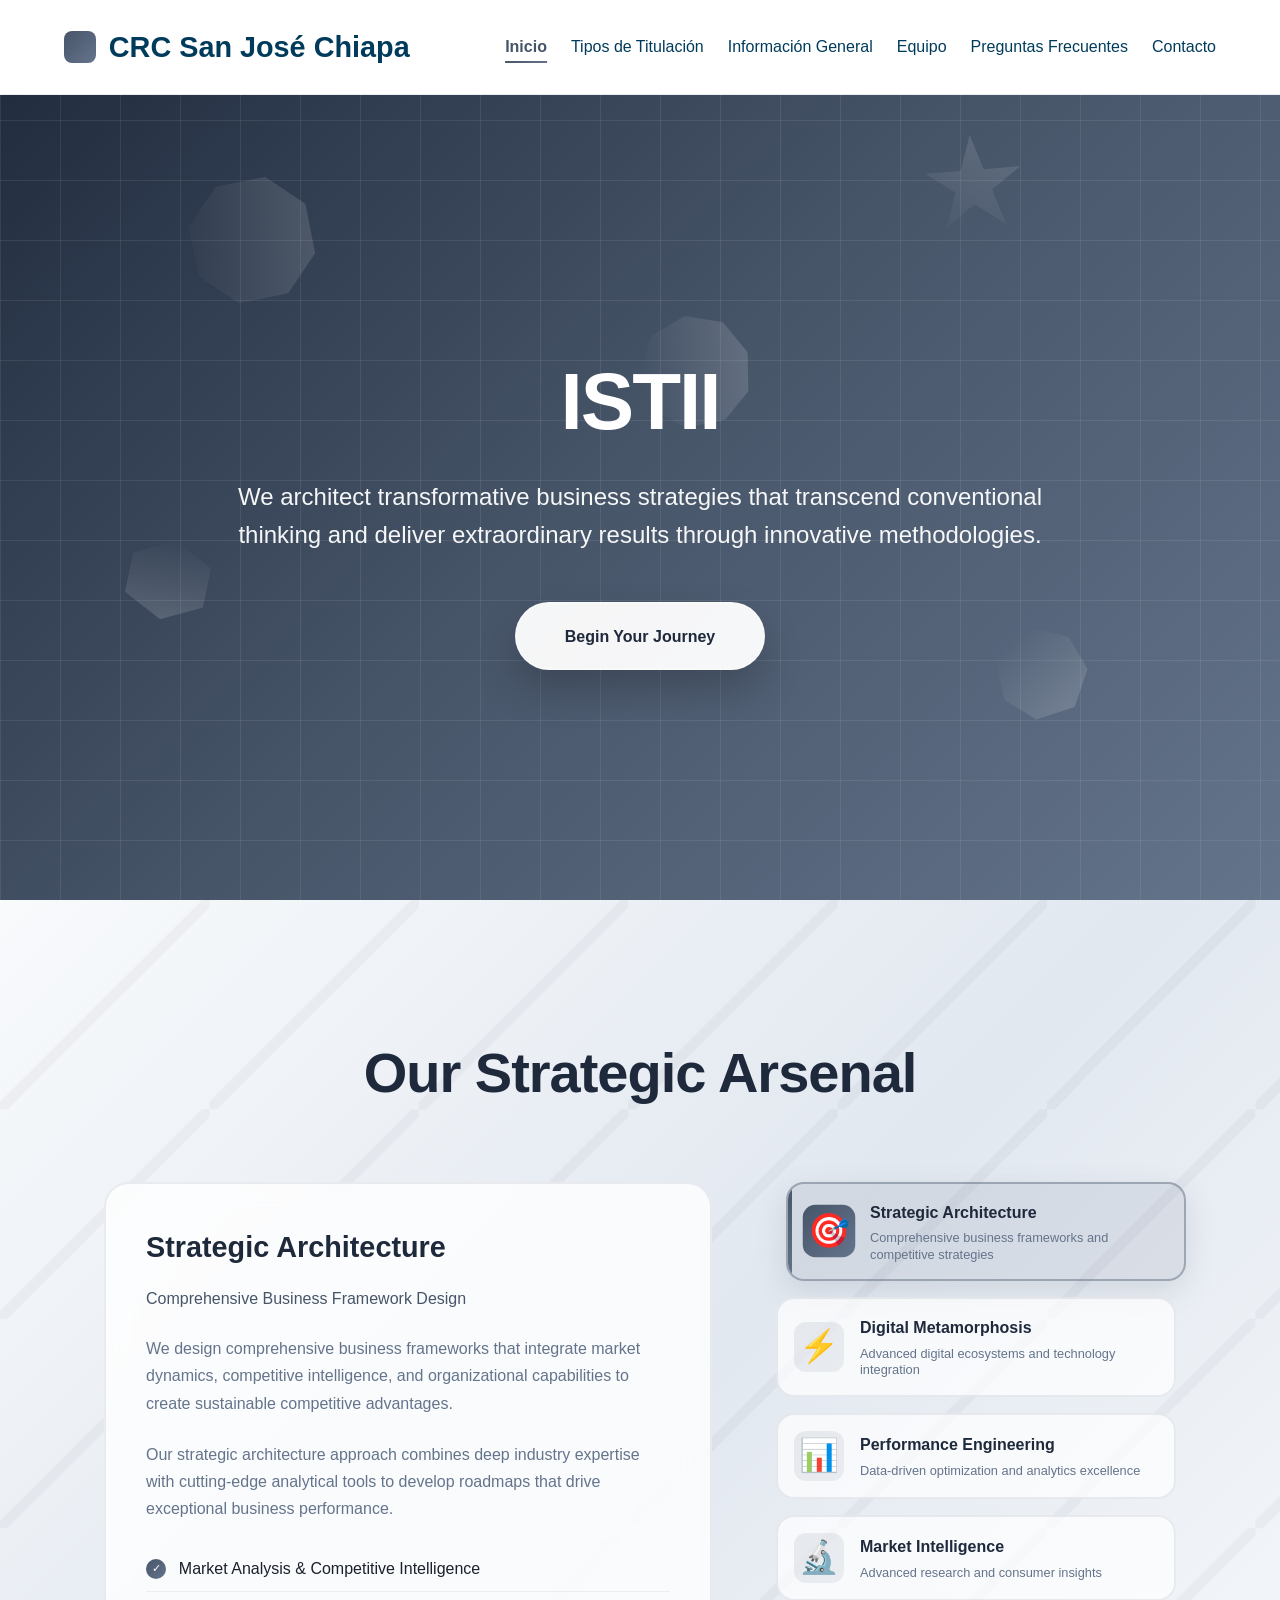
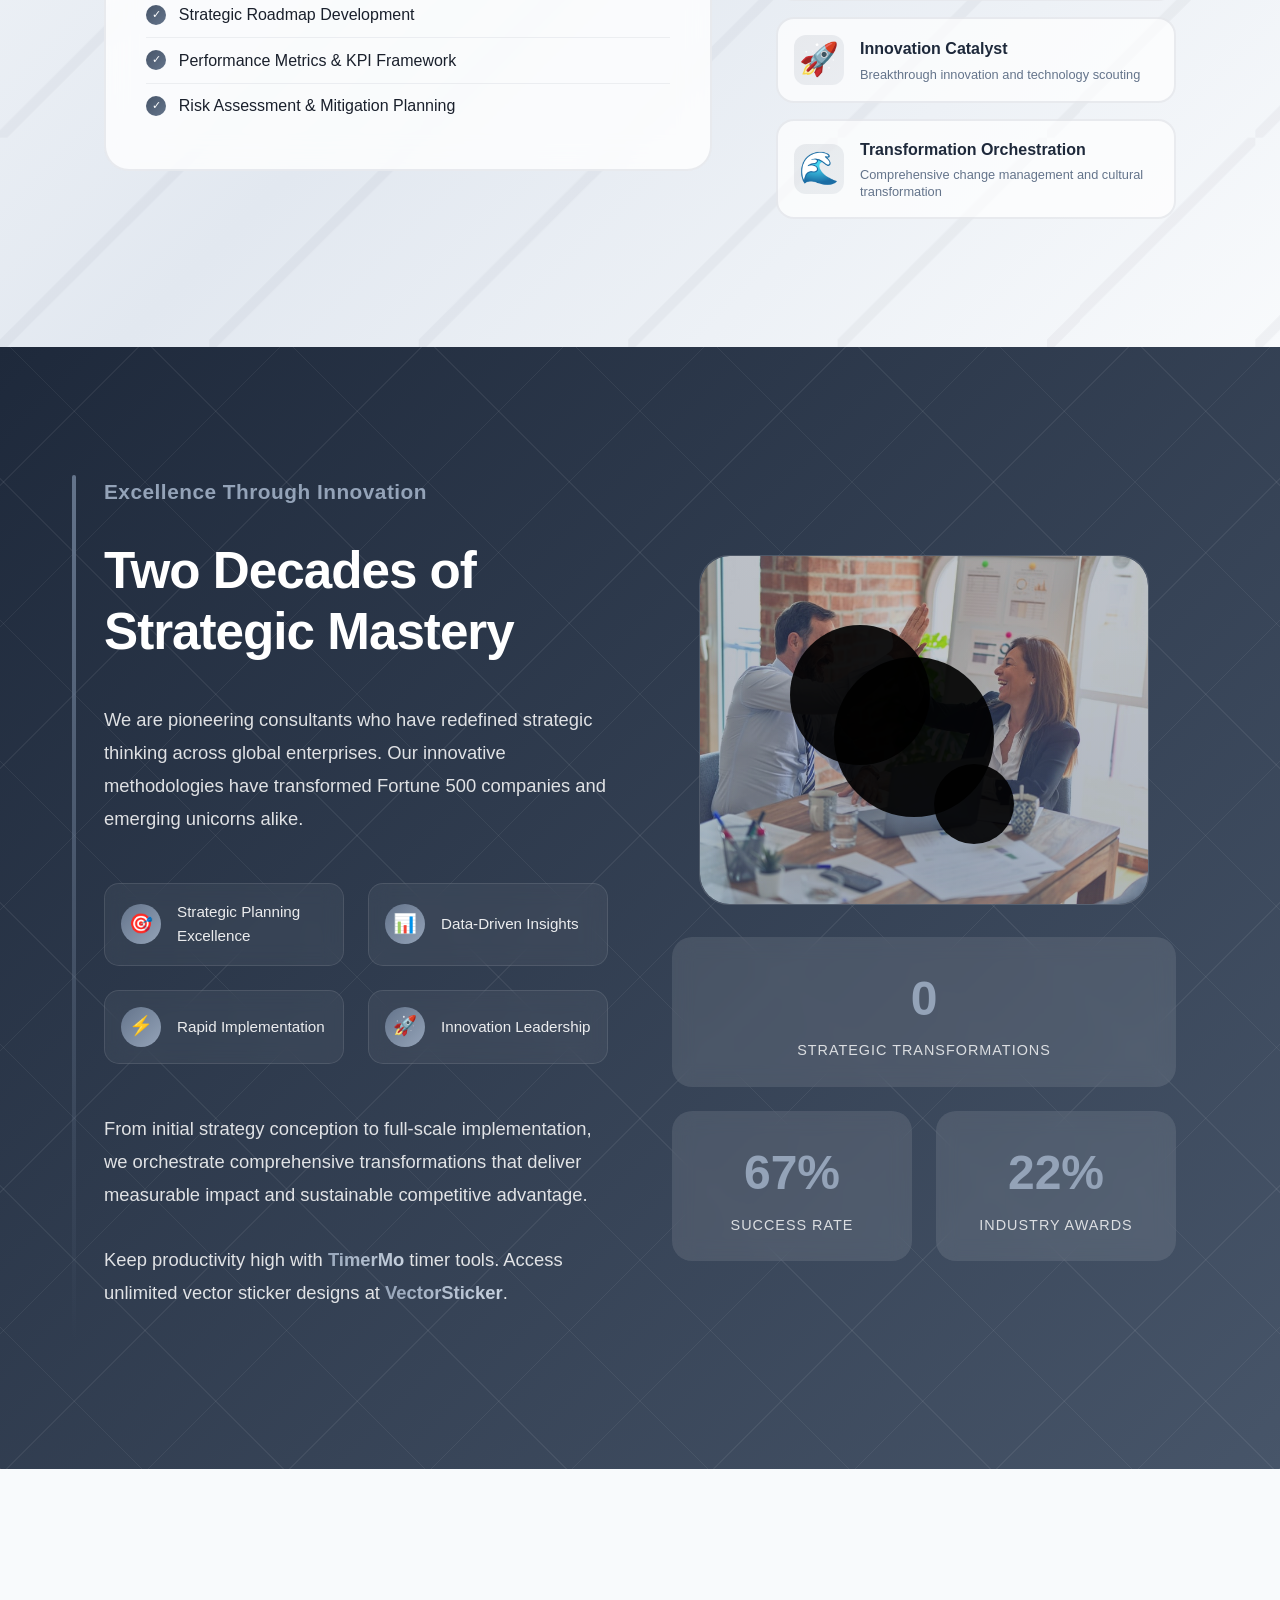
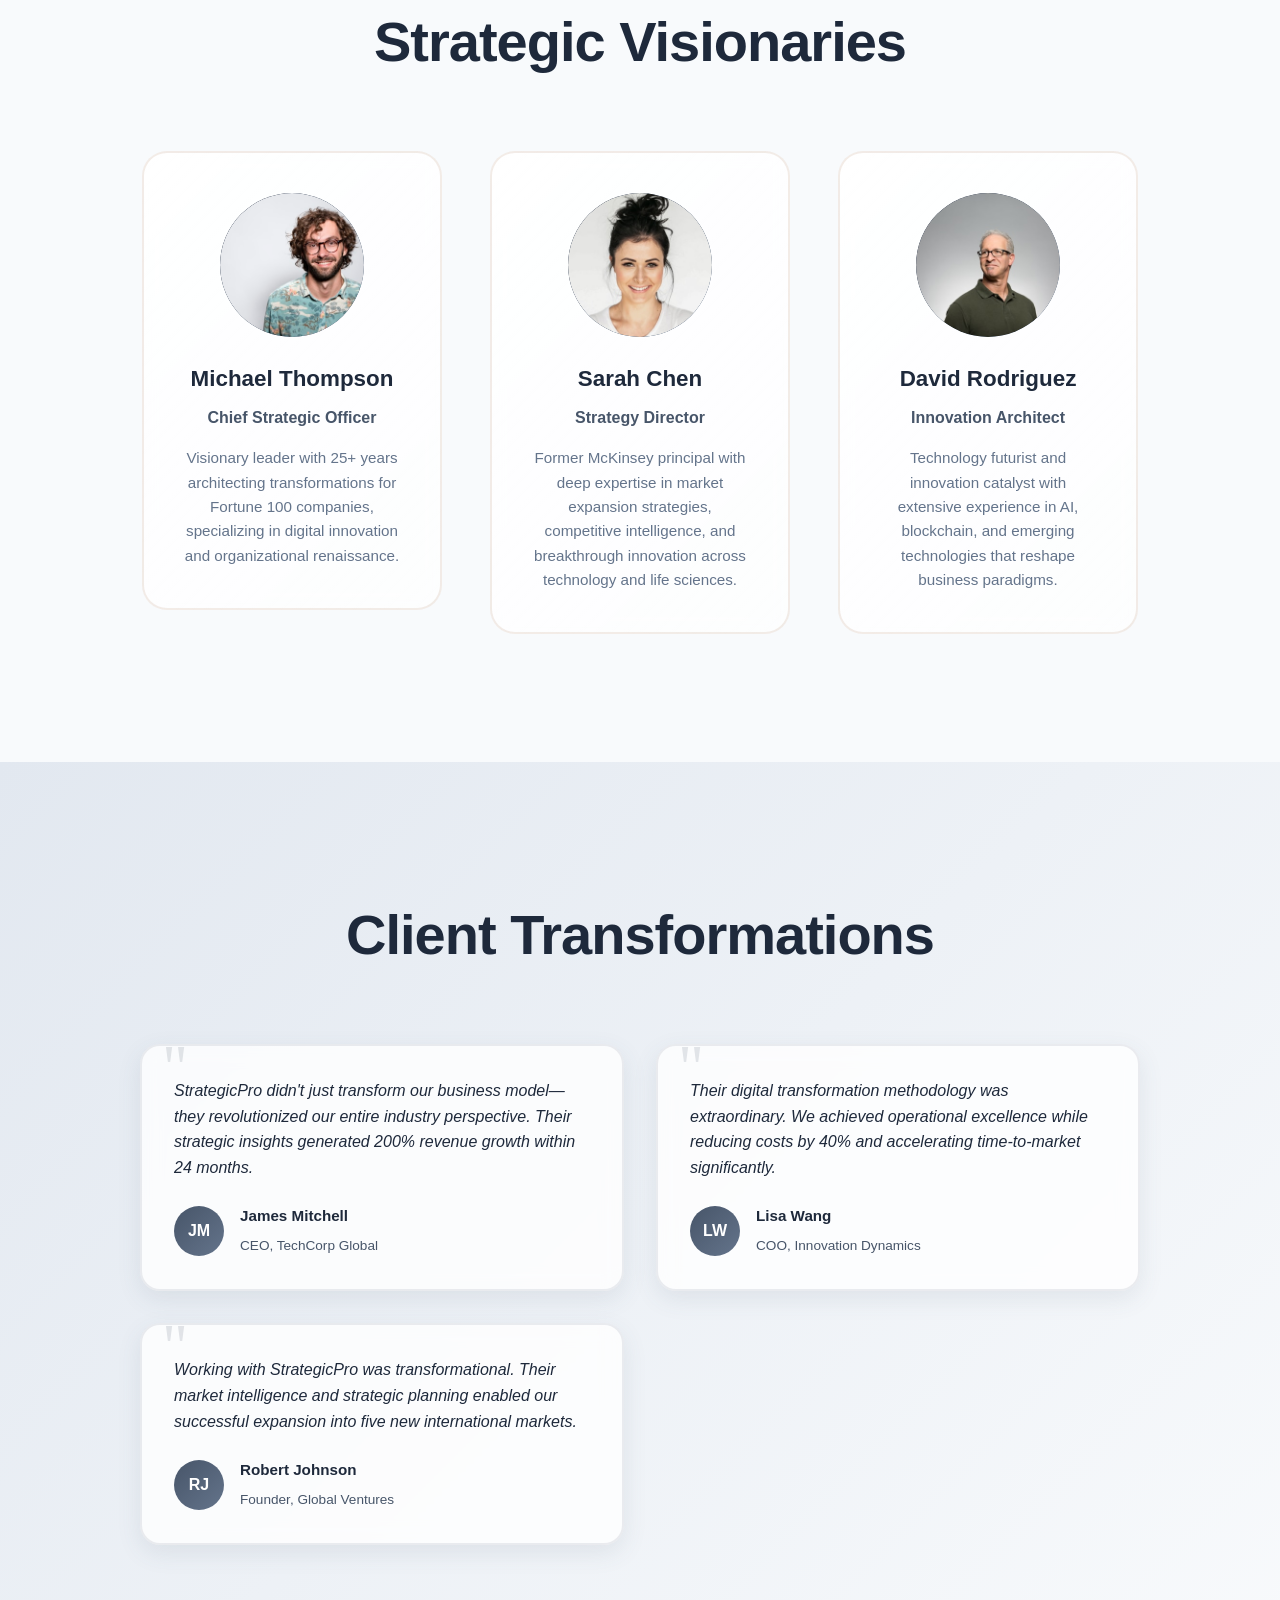
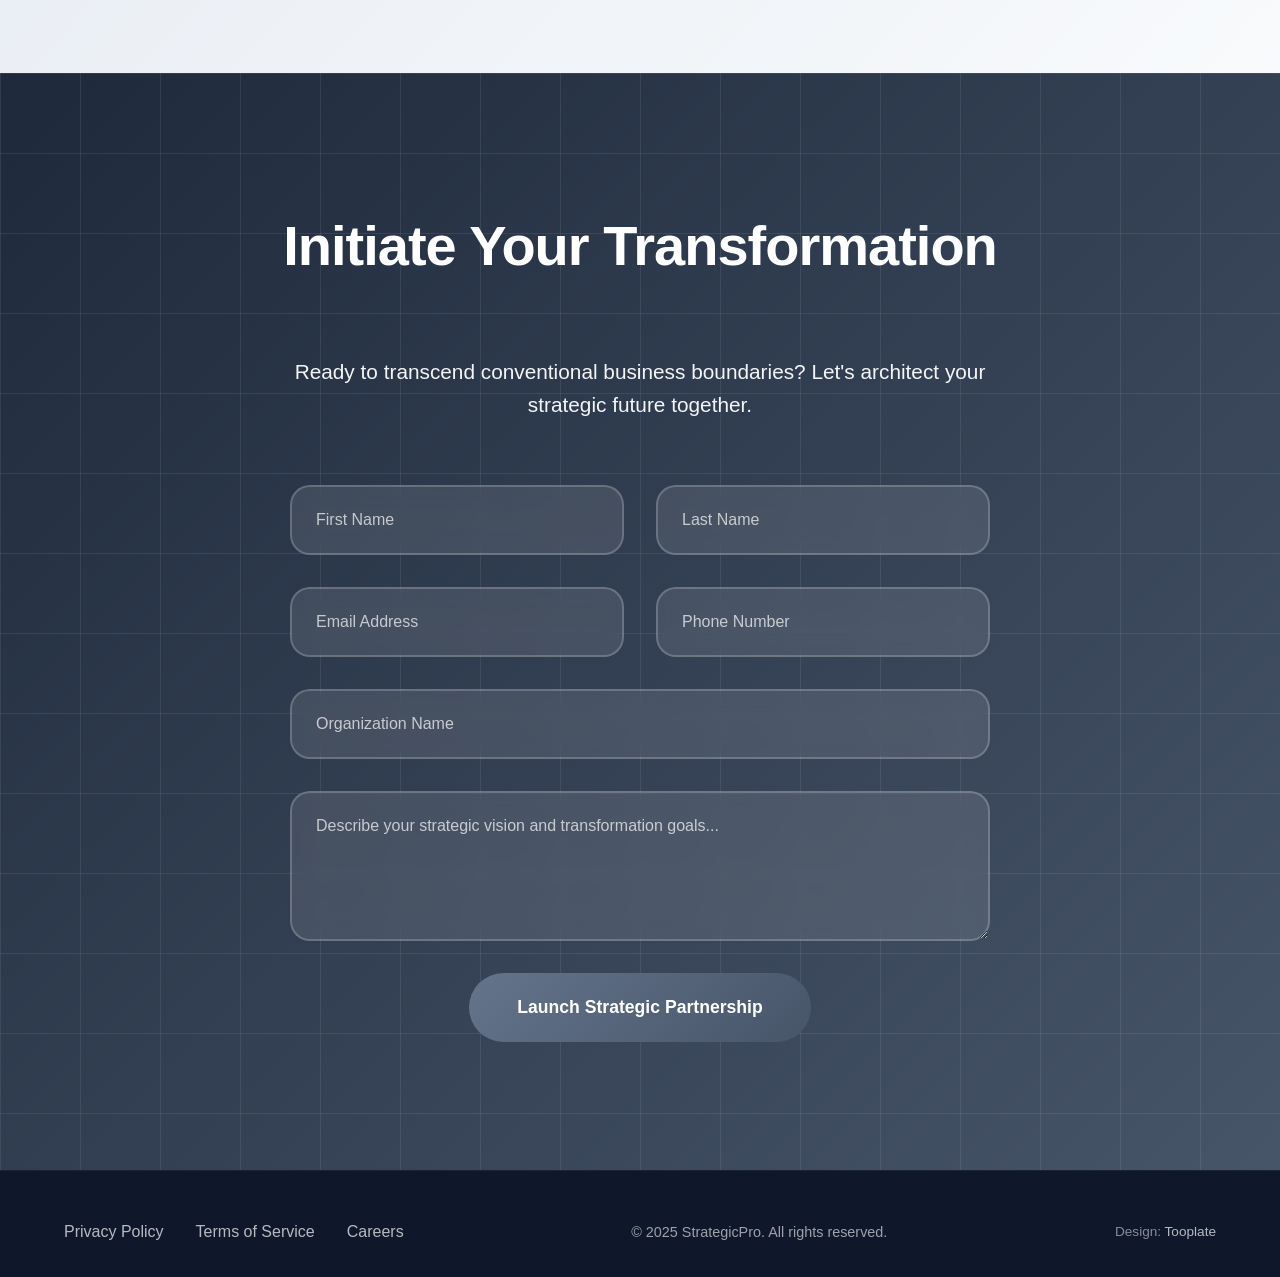
==== commit e06272cd: "Update index.html" ====
--- a/proyecto/index.html
+++ b/proyecto/index.html
@@ -20,7 +20,7 @@
     <nav class="navbar">
         <div class="nav-container">
             <a href="#home" class="logo">
-                <div class="logo-icon">◆</div>
+                <div class="logo-icon"></div>
                 <span>CRC San José Chiapa</span>
             </a>
             <ul class="nav-links">
@@ -49,7 +49,7 @@
             <div class="geo-shape"></div>
         </div>
         <div class="hero-content">
-            <h1 id="hero-headline">Strategic Excellence<br>Redefined</h1>
+            <h1 id="hero-headline">ISTII</h1>
             <p id="hero-paragraph">We architect transformative business strategies that transcend conventional thinking and deliver extraordinary results through innovative methodologies.</p>
             <a href="#services" class="cta-button">Begin Your Journey</a>
         </div>
@@ -375,3 +375,4 @@
 
 </html>
 
+
--- a/proyecto/tooplate-strategic-style.css
+++ b/proyecto/tooplate-strategic-style.css
@@ -44,7 +44,7 @@
 .logo { /*letras de StrategicPro*/
 	font-size: 1.8rem;
 	font-weight: 700;
-	background: linear-gradient(135deg, #475569, #64748b);
+	background: linear-gradient(135deg, #003B5C, #003B5C);
 	-webkit-background-clip: text;
 	-webkit-text-fill-color: transparent;
 	background-clip: text;
@@ -75,12 +75,12 @@
 .nav-links {
 	display: flex;
 	list-style: none;
-	gap: 3rem;
+	gap: 1.5rem; /* Espacio entre apartados de Inicio, Info. General, Contacto, ETC.*/
 }
 
 .nav-links a {
 	text-decoration: none;
-	color: #1a202c; /* Letras de Hogar, servicio, Acerca de, etc. */
+	color: #003B5C; /* Letras de Hogar, servicio, Acerca de, etc. */
 	font-weight: 500;
 	transition: all 0.3s ease;
 	position: relative;
@@ -1411,3 +1411,5 @@
 }
 
 
+
+
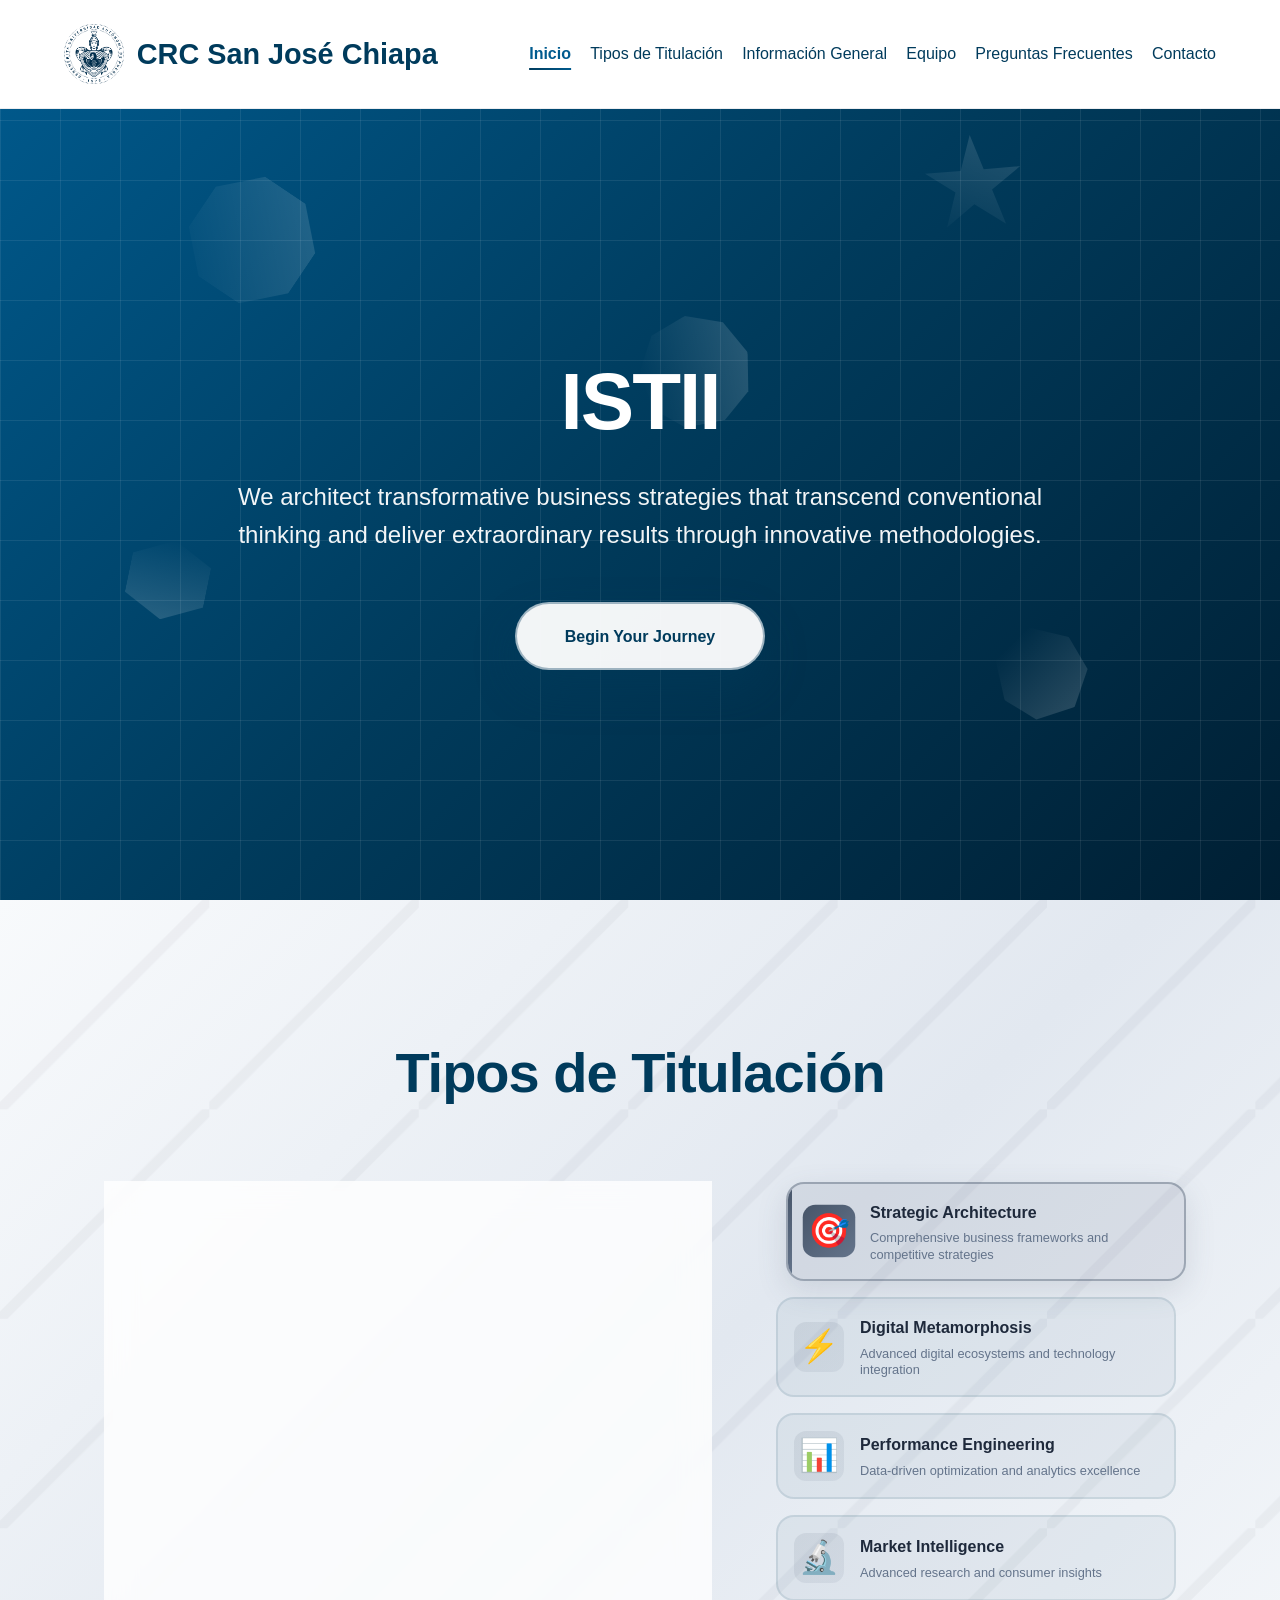
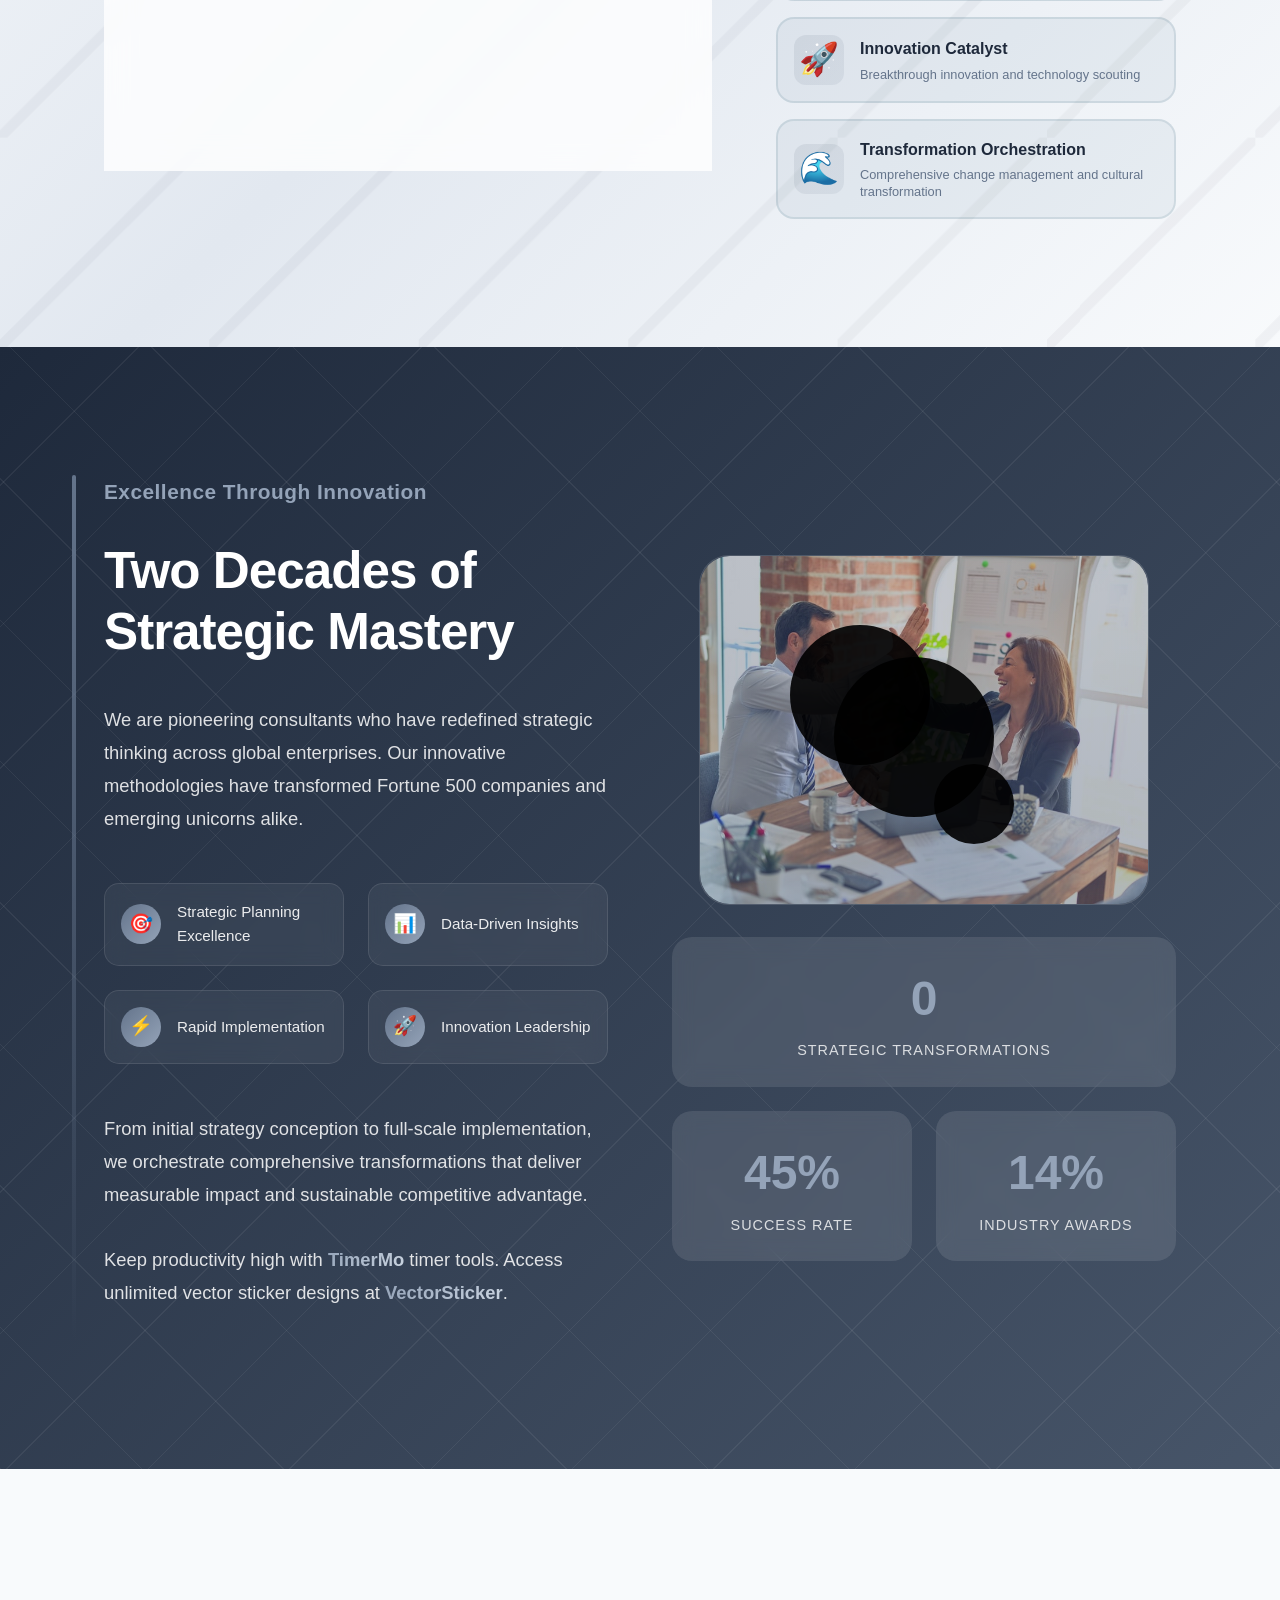
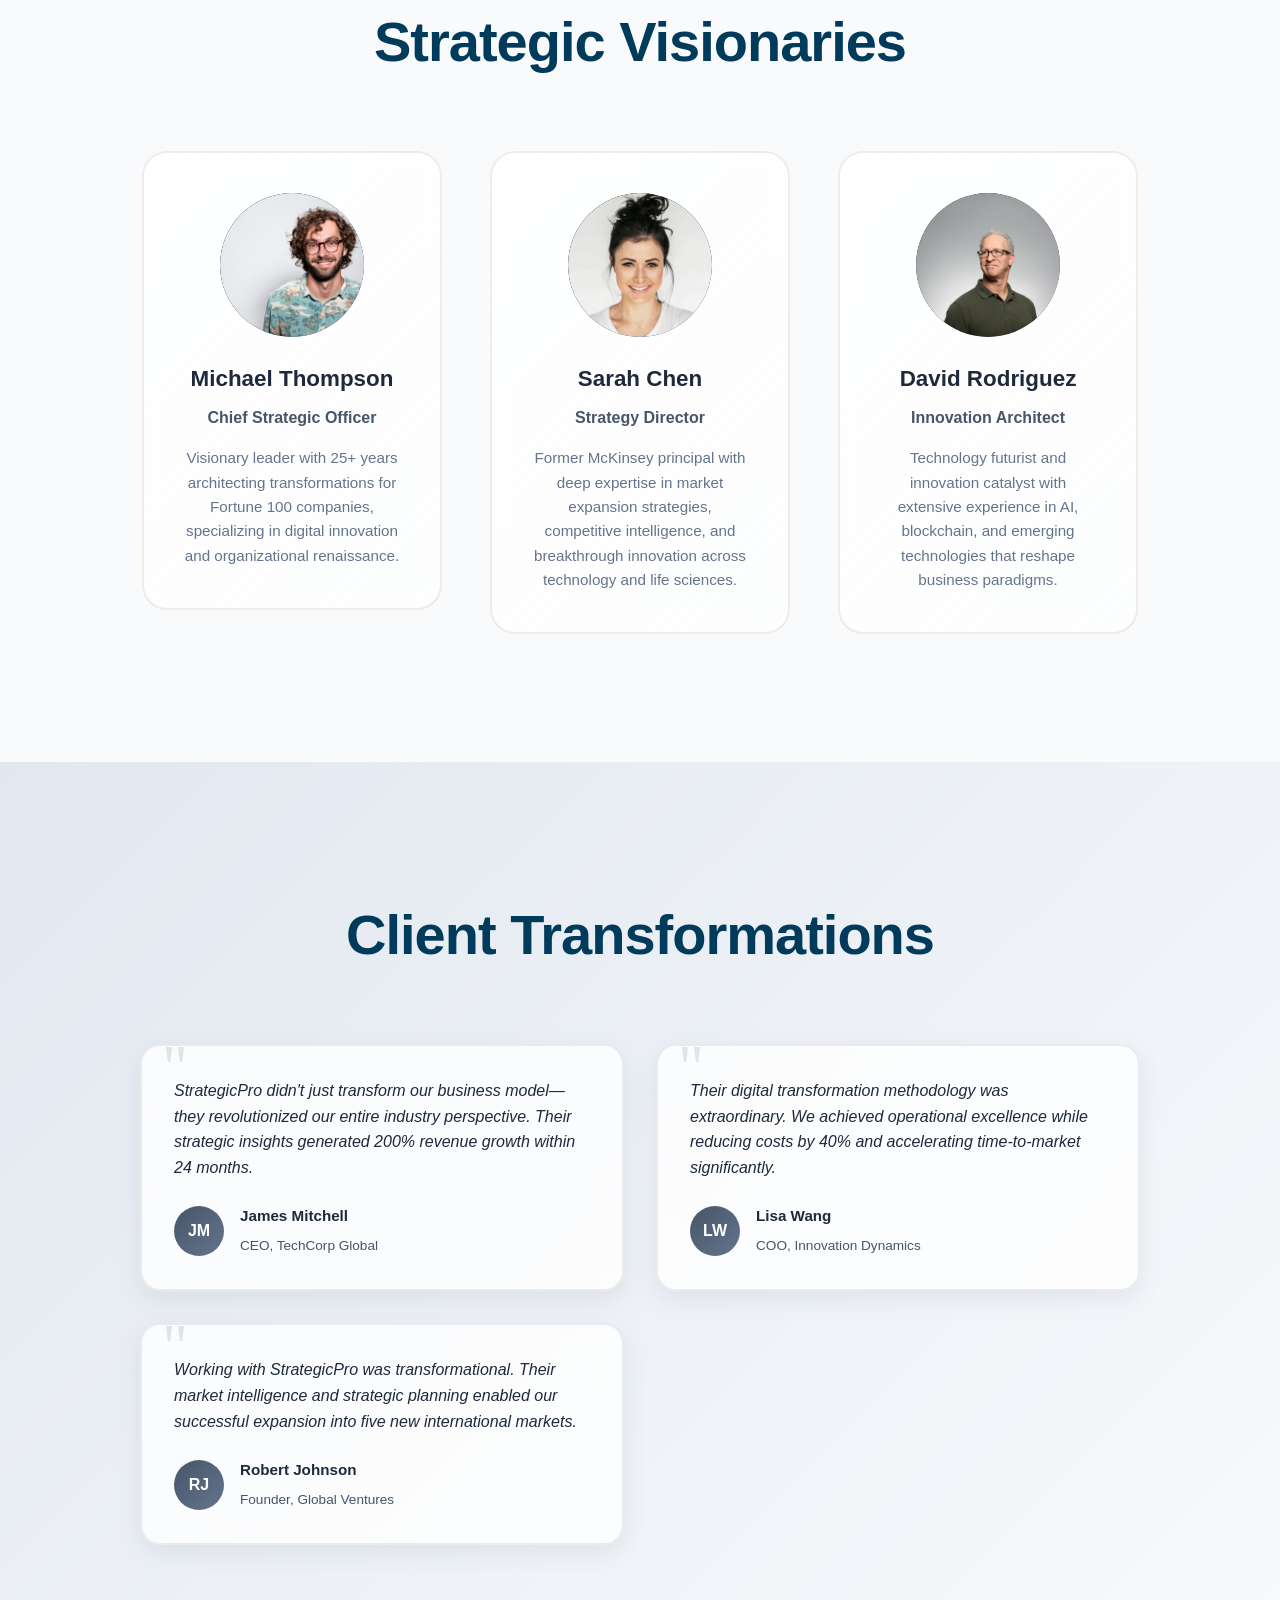
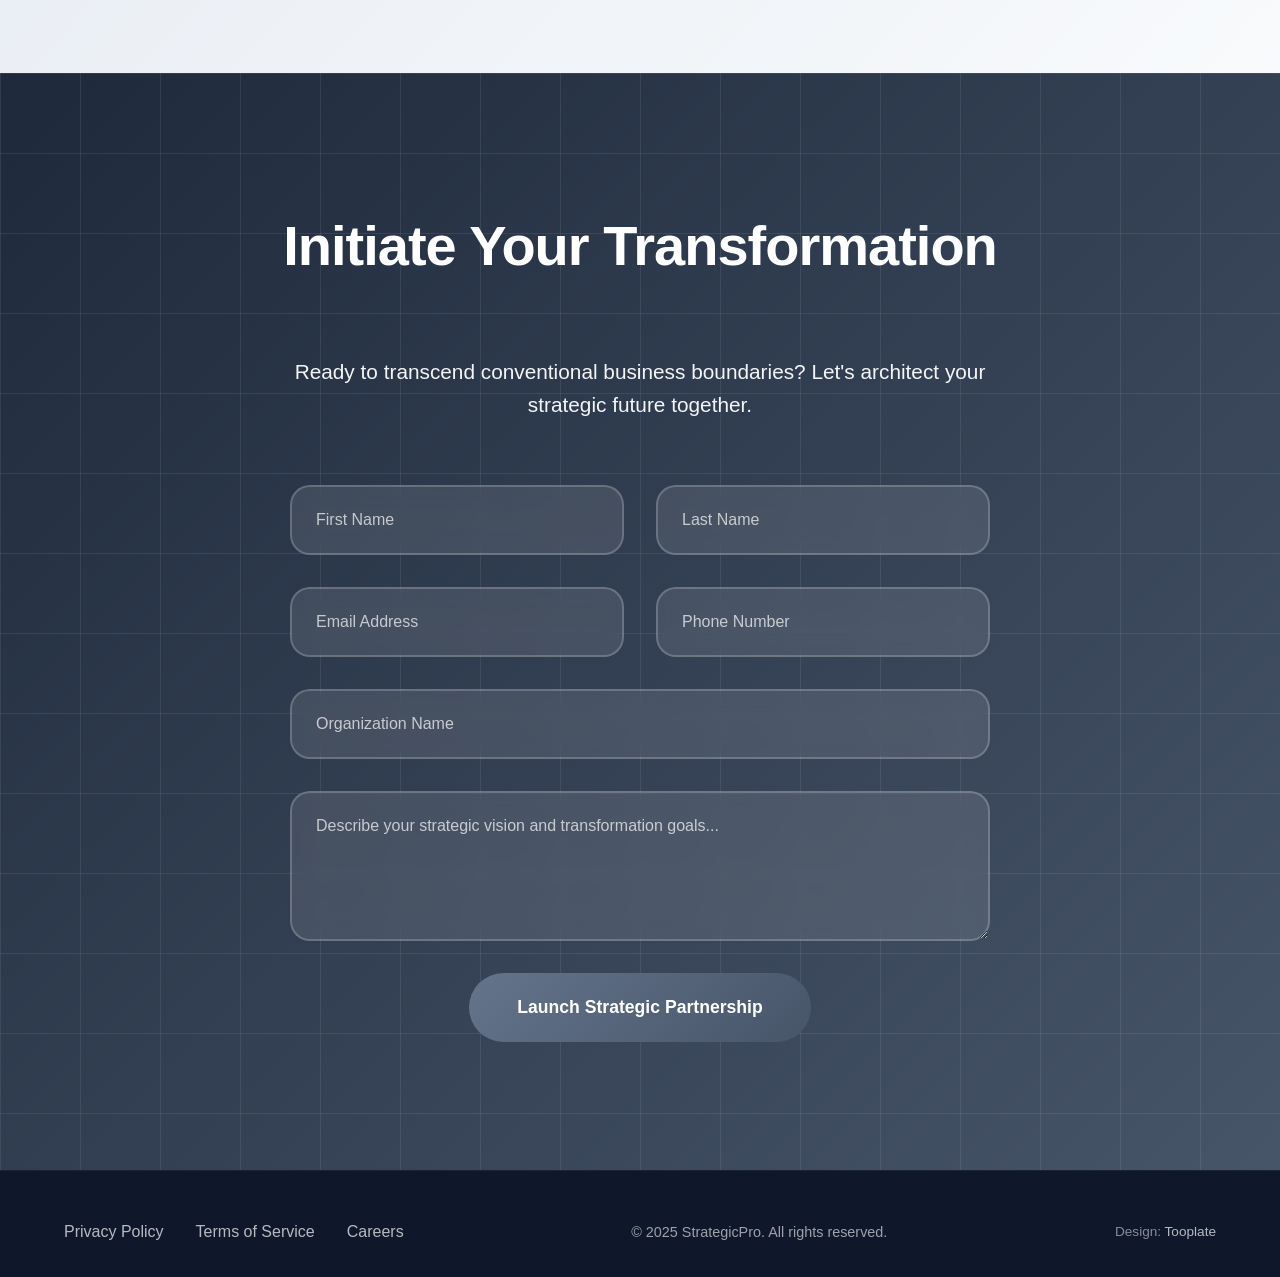
==== commit 75308179: "Update index.html" ====
--- a/proyecto/index.html
+++ b/proyecto/index.html
@@ -58,7 +58,7 @@
     <!-- Services Section -->
     <section id="services" class="services">
         <div class="section services-container">
-            <h2 class="section-title fade-in">Our Strategic Arsenal</h2>
+            <h2 class="section-title fade-in">Tipos de Titulación</h2>
             <div class="services-layout">
                 <div class="services-content">
                     <div class="service-details active" data-service="strategy">
@@ -376,3 +376,4 @@
 </html>
 
 
+
--- a/proyecto/tooplate-strategic-style.css
+++ b/proyecto/tooplate-strategic-style.css
@@ -16,7 +16,7 @@
 body {
 	font-family: -apple-system, BlinkMacSystemFont, 'Segoe UI', Roboto, sans-serif;
 	line-height: 1.6;
-	color: #1a202c; /*letras del apartado Nuestro Arsenal Estrategico*/
+	color: #005B8F; /*letras del apartado Nuestro Arsenal Estrategico*/
 	overflow-x: hidden;
 	background: #f8fafc;
 }
@@ -60,22 +60,22 @@
 }
 
 .logo-icon { /*cuadro de las letras de StrategicPro*/
-	width: 32px;
-	height: 32px;
-	background: linear-gradient(135deg, #475569, #64748b);
-	border-radius: 8px;
-	display: flex;
-	align-items: center;
-	justify-content: center;
-	color: white;
-	font-size: 1rem;
+	display: inline-block;
+	width: 60px;
+    height: 60px;
+    background-image: url('images/logo.png'); 
+    background-size: contain;
+    background-repeat: no-repeat;
+    background-position: center;
+    background-color: transparent; 
 	flex-shrink: 0;
+	display: inline-block;
 }
 
 .nav-links {
 	display: flex;
 	list-style: none;
-	gap: 1.5rem; /* Espacio entre apartados de Inicio, Info. General, Contacto, ETC.*/
+	gap: 1.2rem; /* Espacio entre apartados de Inicio, Info. General, Contacto, ETC.*/
 }
 
 .nav-links a {
@@ -88,7 +88,7 @@
 }
 
 .nav-links a:hover {
-	color: #475569; /* Color sombreado al pasar el cursor sobre las Letras de Hogar, servicio, Acerca de, etc. */
+	color: #005B8F; /* Color sombreado al pasar el cursor sobre las Letras de Hogar, servicio, Acerca de, etc. */
 }
 
 .nav-links a::after {
@@ -99,7 +99,7 @@
 	bottom: 0;
 	left: 50%;
 	transform: translateX(-50%);
-	background: linear-gradient(135deg, #475569, #64748b); /* Barra horizontal que esta debajo de las Letras de Hogar, servicio, Acerca de, etc. */
+	background: linear-gradient(135deg, #003B5C, #005B8F); /* Barra horizontal que esta debajo de las Letras de Hogar, servicio, Acerca de, etc. */
 	transition: width 0.3s ease;
 }
 
@@ -109,7 +109,7 @@
 }
 
 .nav-links a.active {
-	color: #475569; /* Sombreado de las Letras de Hogar, servicio, Acerca de, etc. al estar seleccionada */
+	color: #005B8F; /* Sombreado de las Letras de Hogar, servicio, Acerca de, etc. al estar seleccionada */
 	font-weight: 600;
 }
 
@@ -132,9 +132,9 @@
 .hero {
 	height: 100vh;
 	min-height: 600px;
-	background: linear-gradient(135deg, #1e293b 0%, /* Esquina superior izquierda */ 
-										#475569 50%, /* Diagonal central */
-										#64748b 100%) /* Esquina inferior derecha */;
+	background: linear-gradient(135deg, #005B8F 0%, /* Esquina superior izquierda */ 
+										#003B5C 50%, /* Diagonal central */
+										#001F33 100%) /* Esquina inferior derecha */;
 	display: flex;
 	align-items: center;
 	justify-content: center;
@@ -217,14 +217,14 @@
 	display: inline-block;
 	padding: 1.2rem 3rem;
 	background: rgba(255, 255, 255, 0.95); /* Fondo del boton */
-	color: #1e293b; /* Color de las letras del boton */
+	color: #003B5C; /* Color de las letras del boton */
 	text-decoration: none;
 	font-weight: 700;
 	border-radius: 60px;
 	transition: all 0.4s ease;
-	box-shadow: 0 20px 40px rgba(0, 0, 0, 0.2); /* Sombreado del boton */
+	box-shadow: 0 20px 40px rgba(0, 59, 92, 0.35); /* Sombreado del boton */
 	backdrop-filter: blur(10px);
-	border: 2px solid rgba(255, 255, 255, 0.3); /* Borde del boton */
+	border: 2px solid rgba(0, 59, 92, 0.35); /* Borde del boton */
 }
 
 .cta-button:hover {
@@ -324,7 +324,7 @@
 	font-size: clamp(2.5rem, 5vw, 3.5rem);
 	font-weight: 800;
 	margin-bottom: 4rem;
-	color: #1e293b; /* Color de las letras Nuestro Arsenal EStrategico titulo */
+	color: #003B5C; /* Color de las letras Nuestro Arsenal EStrategico titulo */
 	opacity: 0;
 	transform: translateY(30px);
 	transition: all 0.8s ease;
@@ -373,7 +373,7 @@
 	border-radius: 25px;
 	padding: 2.5rem;
 	backdrop-filter: blur(15px);
-	border: 2px solid rgba(71, 85, 105, 0.1); /* Contorno del rectangulo */
+	border: 2px solid rgba(2, 108, 170, 0.35); /* Contorno del rectangulo */
 	min-height: 400px;
 	transition: all 0.5s ease;
 }
@@ -395,18 +395,18 @@
 	font-size: 1.8rem;
 	font-weight: 800;
 	margin-bottom: 1rem;
-	color: #1e293b; /* Color de las letras Arquitectura estrategica titulo */
+	color: #003B5C; /* Color de las letras Arquitectura estrategica titulo */
 }
 
 .service-details .service-subtitle {
 	font-size: 1rem;
-	color: #475569; /* Color de las letras Comprehensive Business Framework Design */
+	color: #004568; /* Color de las letras Comprehensive Business Framework Design */
 	margin-bottom: 1.5rem;
 	font-weight: 500;
 }
 
 .service-details p {
-	color: #64748b; /* Color del texto que esta debajo de Comprehensive Business Framework Design */
+	color: #005B8F; /* Color del texto que esta debajo de Comprehensive Business Framework Design */
 	line-height: 1.7;
 	font-size: 1rem;
 	margin-bottom: 1.5rem;
@@ -423,7 +423,7 @@
 	align-items: center;
 	gap: 0.8rem;
 	padding: 0.6rem 0;
-	border-bottom: 1px solid rgba(71, 85, 105, 0.08); /* Color de las Lineas que estan debajo de los circulos con palomitas */
+	border-bottom: 1px solid rgba(0, 59, 92, 0.15); /* Color de las Lineas que estan debajo de los circulos con palomitas */
 }
 
 .service-features li:last-child {
@@ -433,8 +433,8 @@
 .feature-check {
 	width: 20px;
 	height: 20px;
-	background: linear-gradient(135deg, #475569, /* Fondo del circulo superior izquierda */
-										#64748b); /* Fondo del circulo inferior derecha */
+	background: linear-gradient(135deg, #003B5C, /* Fondo del circulo superior izquierda */
+										#006CA8); /* Fondo del circulo inferior derecha */
 	border-radius: 50%;
 	display: flex;
 	align-items: center;
@@ -451,8 +451,8 @@
 }
 
 .service-tab {
-	background: rgba(255, 255, 255, 0.7); /* Divisiones de subtemas, rayo, grafica, ola */
-	border: 2px solid rgba(71, 85, 105, 0.1); /* Contornos de las divisiones */
+	background: rgba(0, 59, 92, 0.05); /* Divisiones de subtemas, rayo, grafica, ola */
+	border: 2px solid rgba(0, 59, 92, 0.1); /* Contornos de las divisiones */
 	border-radius: 18px;
 	padding: 1rem;
 	cursor: pointer;
@@ -464,6 +464,7 @@
 	gap: 1rem;
 }
 
+/* Aca me quede */
 .service-tab:hover,
 .service-tab.active {
 	background: rgba(255, 255, 255, 0.9); /* Color de fondo de los subtemas, rayo, grafica, ola al poner el cursor */
@@ -1413,3 +1414,5 @@
 
 
 
+
+
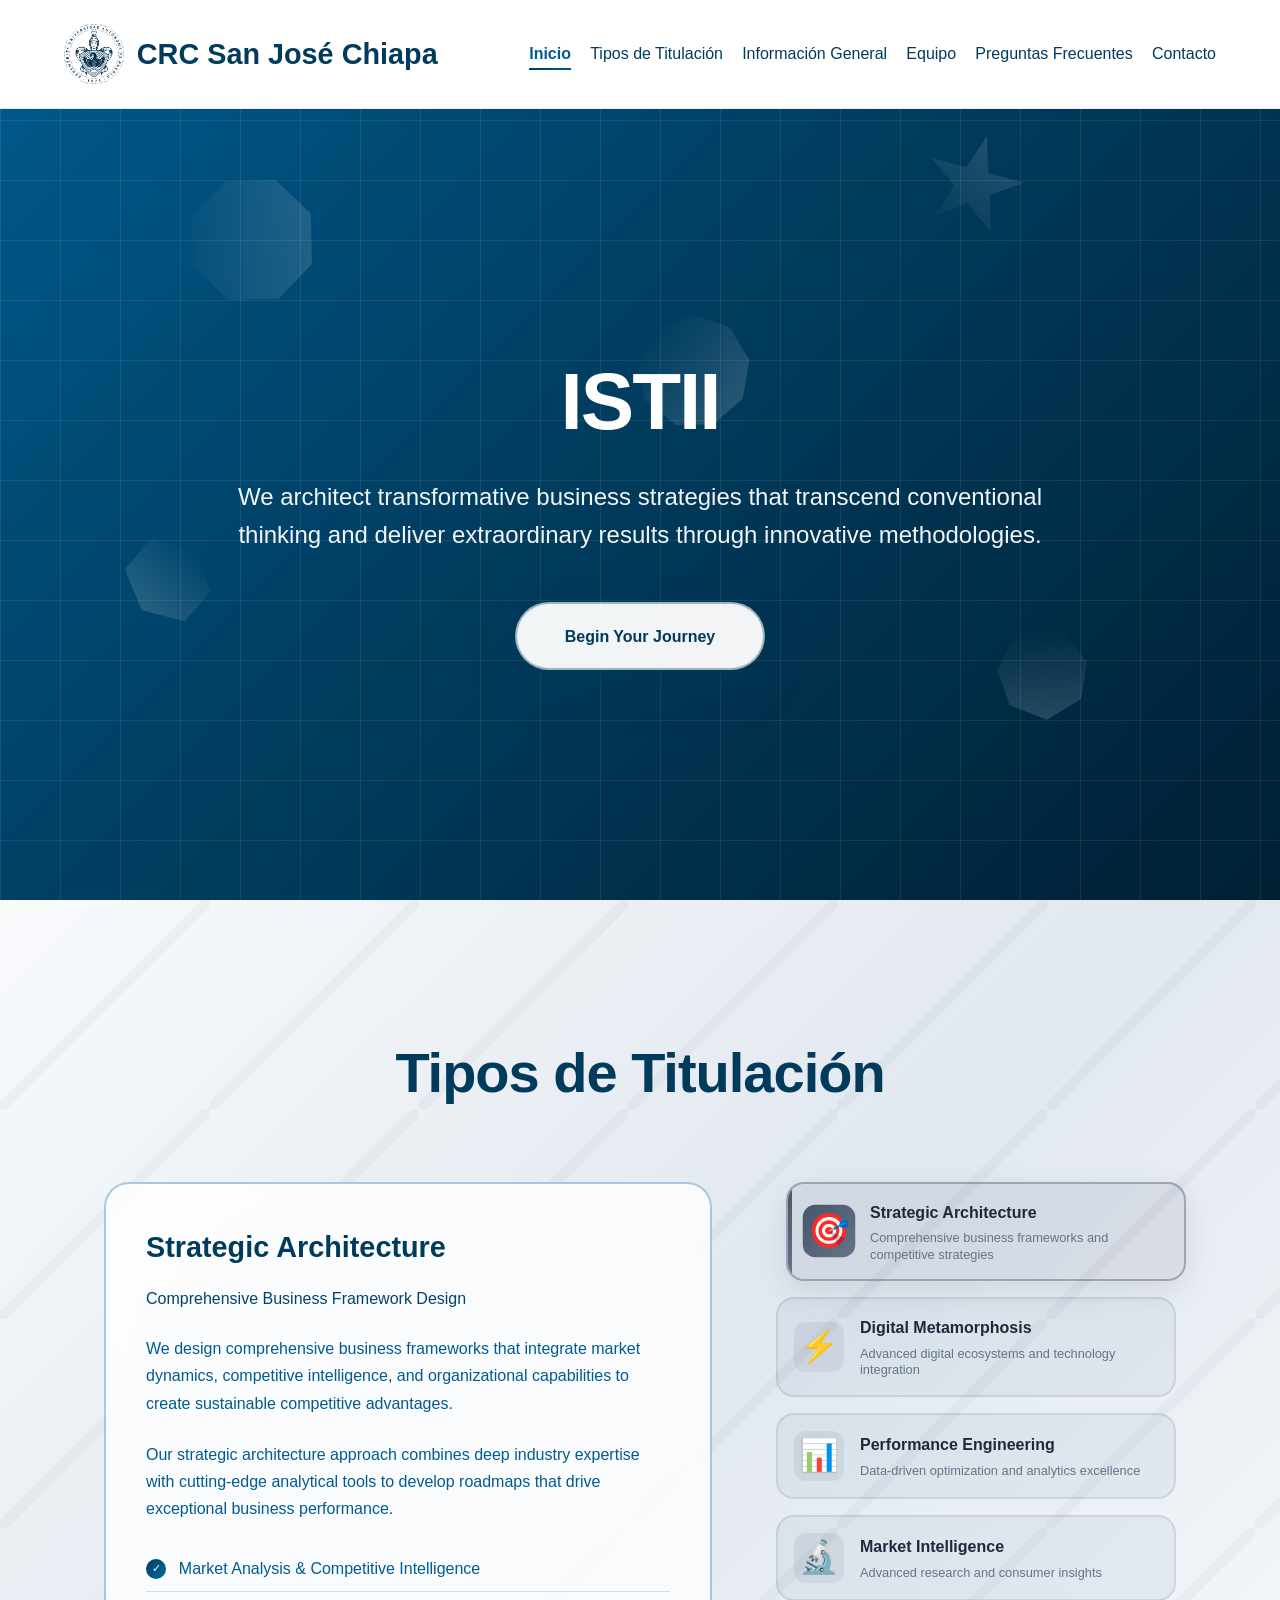
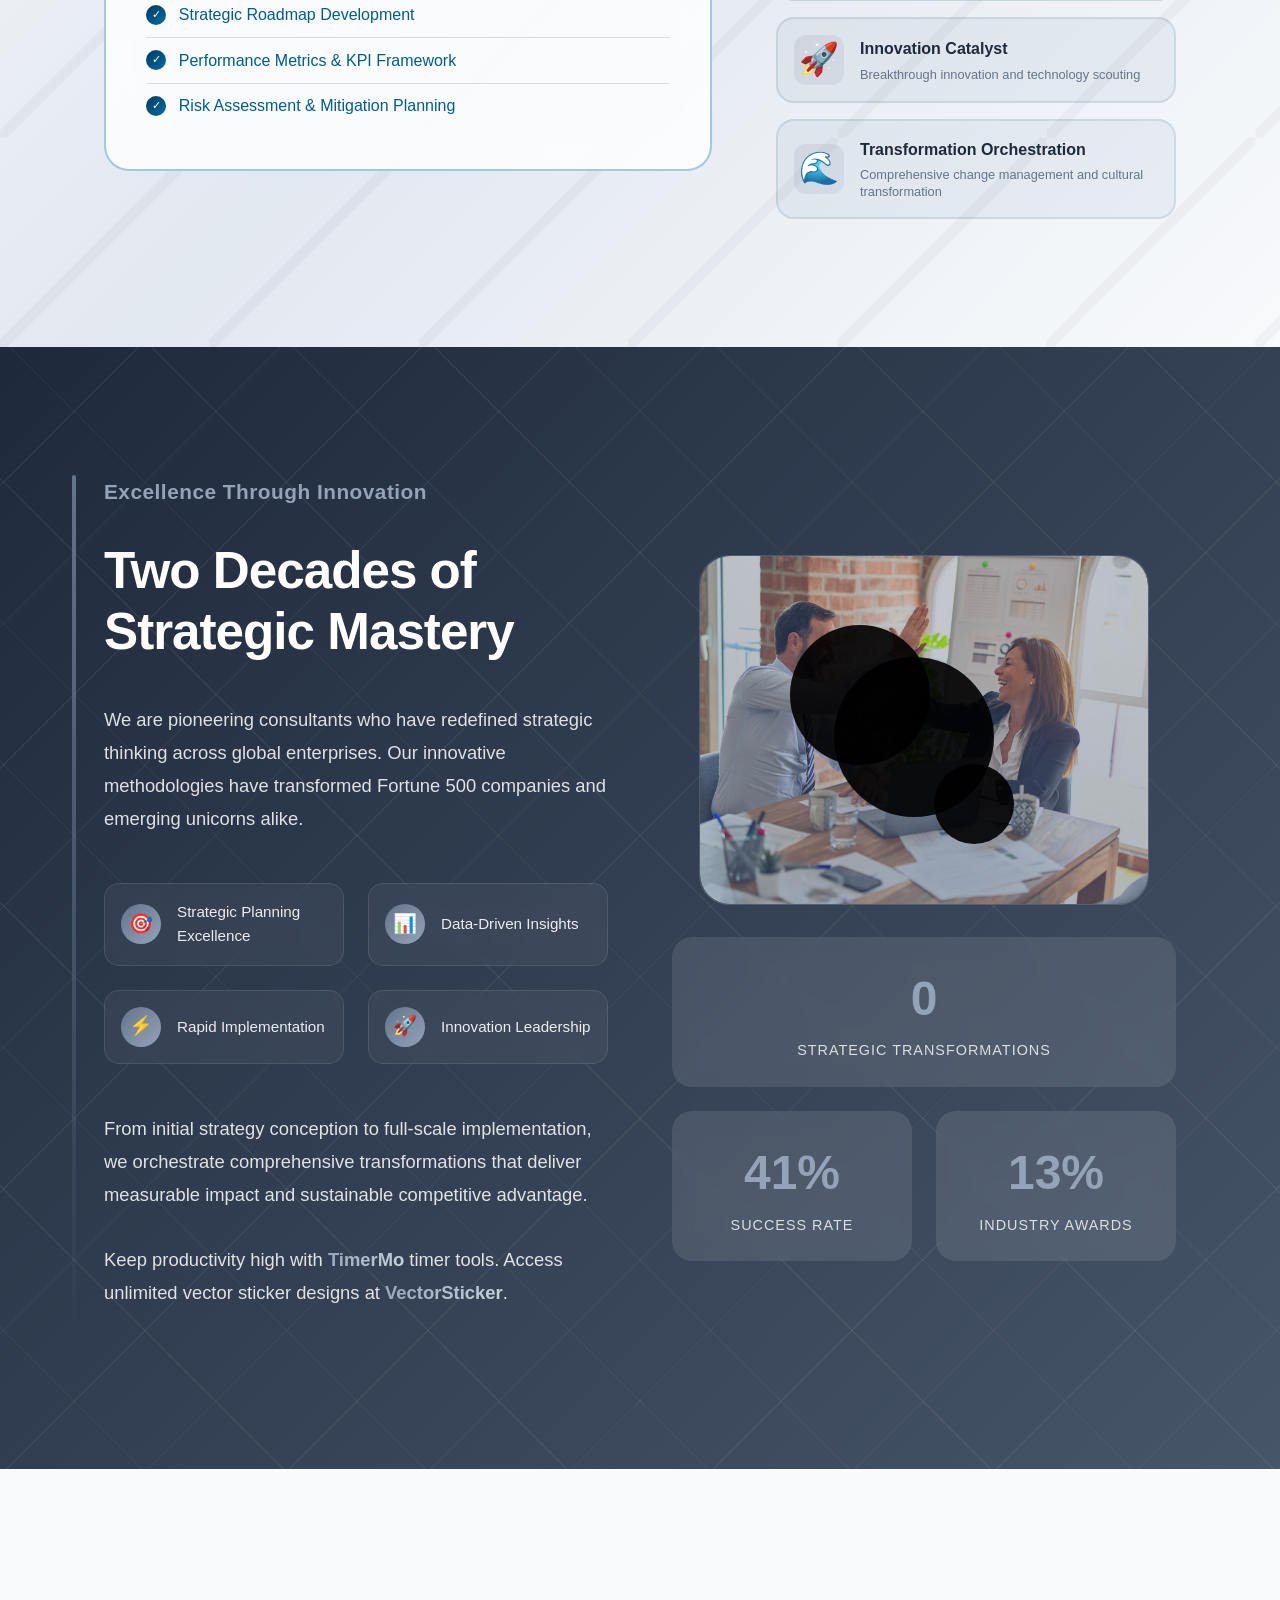
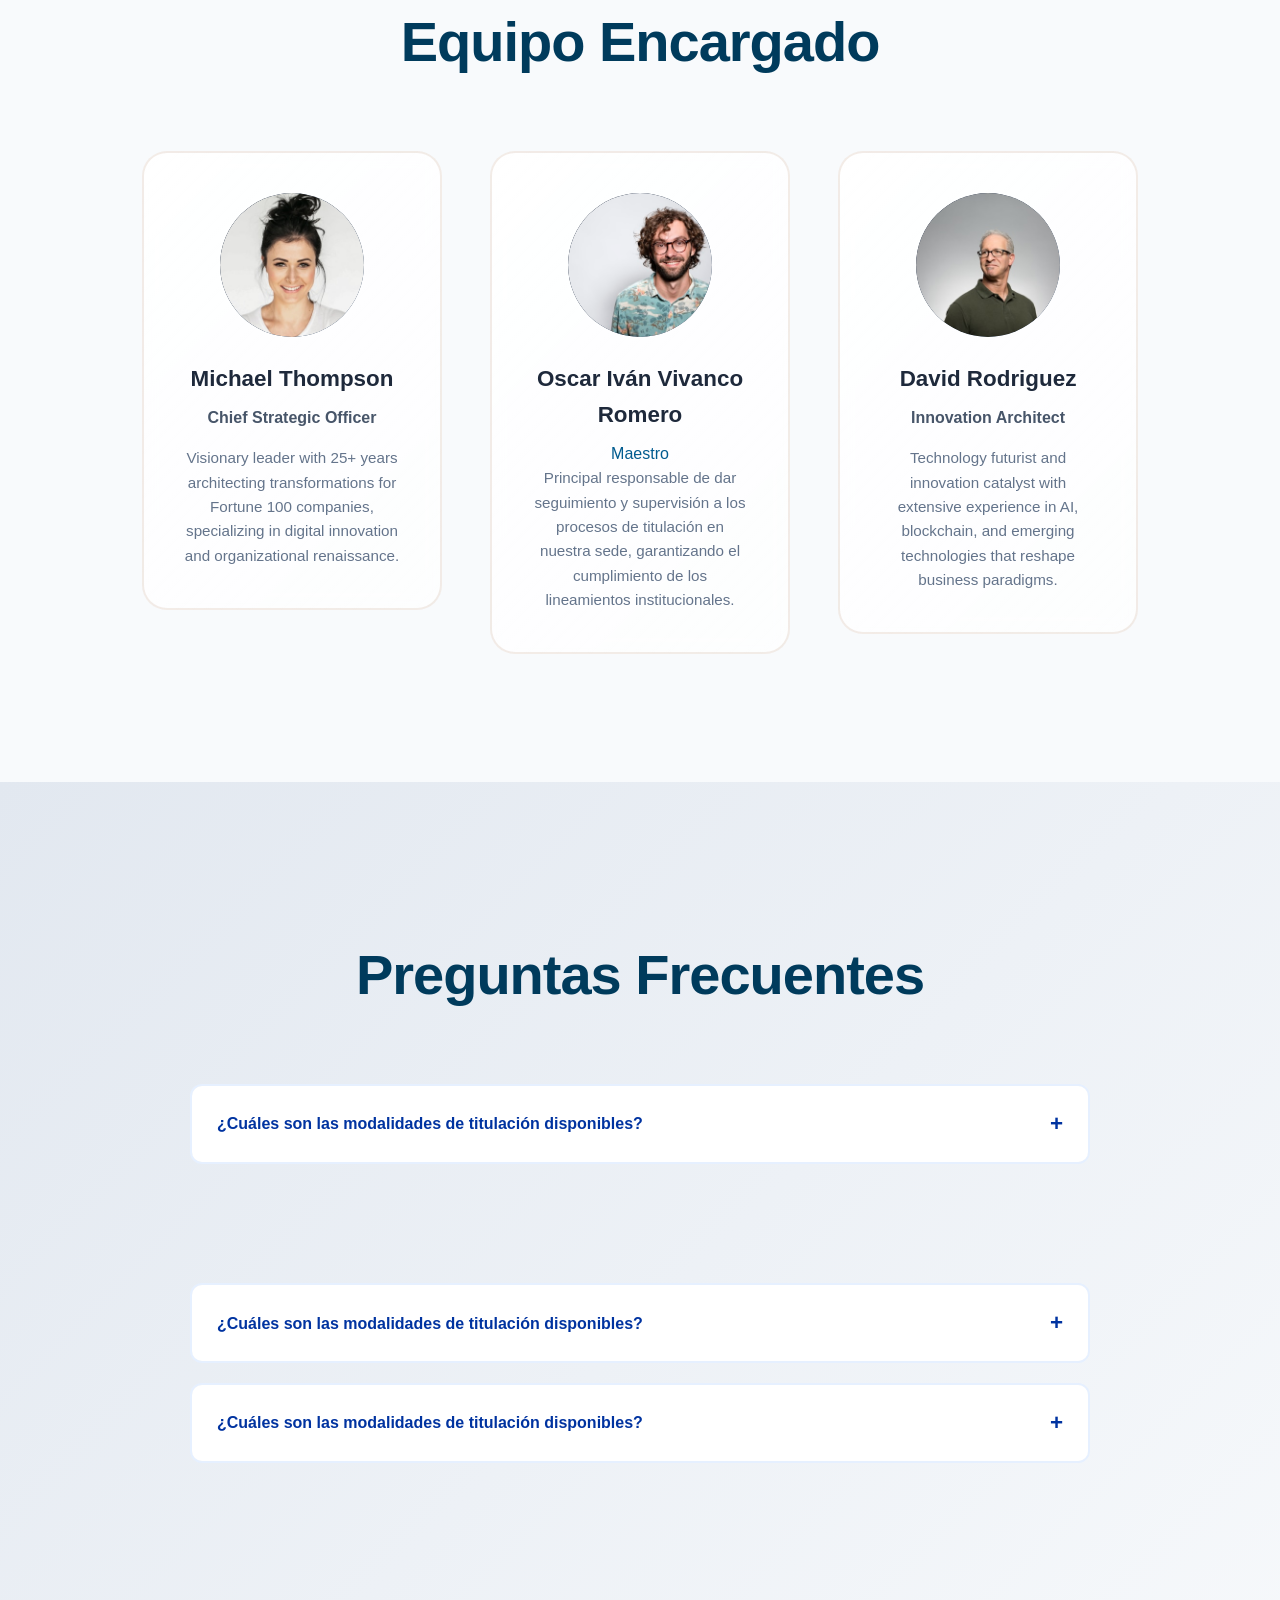
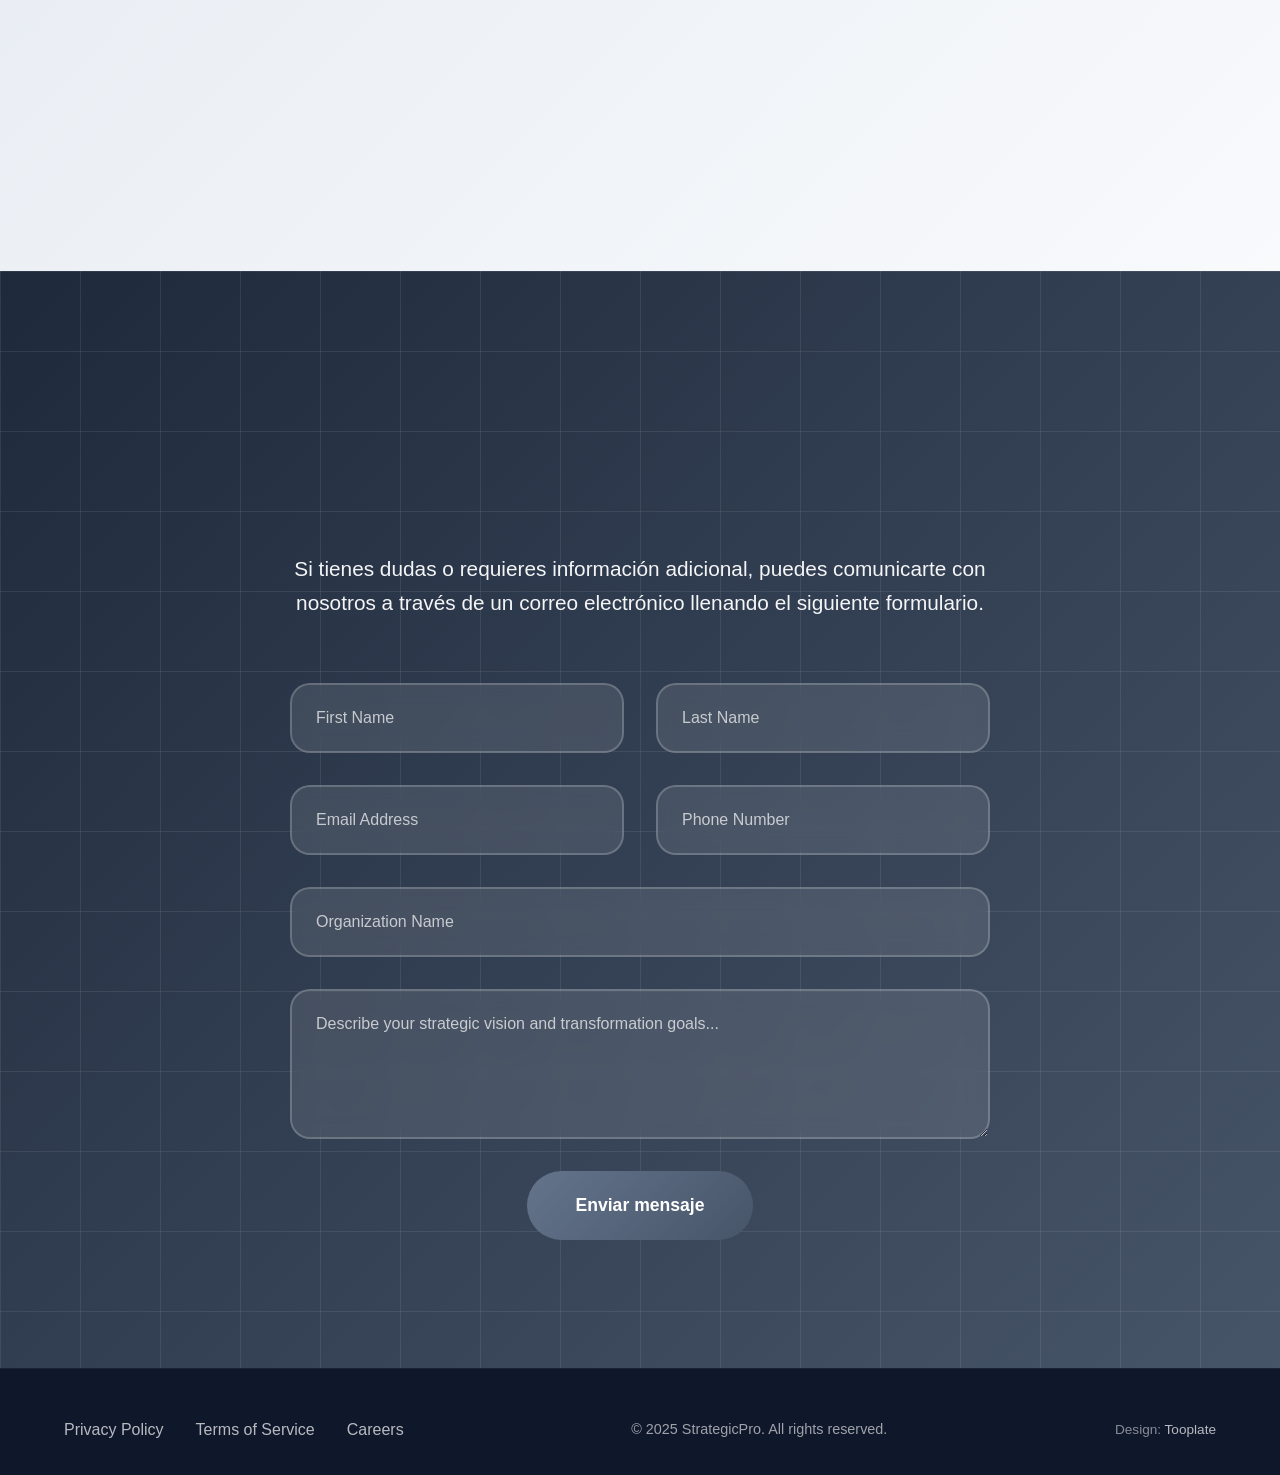
==== commit 07fde879: "Update index.html" ====
--- a/proyecto/index.html
+++ b/proyecto/index.html
@@ -28,7 +28,7 @@
                 <li><a href="#services">Tipos de Titulación</a></li>
                 <li><a href="#about">Información General</a></li>
                 <li><a href="#team">Equipo</a></li>
-                <li><a href="#testimonials">Preguntas Frecuentes</a></li>
+                <li><a href="#faq">Preguntas Frecuentes</a></li>
                 <li><a href="#contact">Contacto</a></li>
             </ul>
             <div class="mobile-menu">
@@ -241,15 +241,15 @@
         </div>
     </section>
 
-    <!-- Team Section -->
+   <!-- APARTADO PARA EL EQUIPO -->
     <section id="team" class="team">
         <div class="section">
-            <h2 class="section-title fade-in">Strategic Visionaries</h2>
+            <h2 class="section-title fade-in">Equipo Encargado</h2>
             <div class="team-grid">
                 <div class="team-member fade-in">
                     <div class="member-card">
                         <div class="member-avatar">
-                            <img src="images/team-member-01.jpg" alt="Michael Thompson" />
+                            <img src="images/team-member-02.jpg" alt="Michael Thompson" />
                         </div>
                         <div class="member-info">
                             <h3>Michael Thompson</h3>
@@ -261,12 +261,12 @@
                 <div class="team-member fade-in">
                     <div class="member-card">
                         <div class="member-avatar">
-                            <img src="images/team-member-02.jpg" alt="Sarah Chen" />
+                            <img src="images/team-member-01.jpg" alt="Sarah Chen" />
                         </div>
                         <div class="member-info">
-                            <h3>Sarah Chen</h3>
-                            <div class="member-role">Strategy Director</div>
-                            <p>Former McKinsey principal with deep expertise in market expansion strategies, competitive intelligence, and breakthrough innovation across technology and life sciences.</p>
+                            <h3>Oscar Iván Vivanco Romero</h3>
+                            <div class="membezr-role">Maestro</div>
+                            <p>Principal responsable de dar seguimiento y supervisión a los procesos de titulación en nuestra sede, garantizando el cumplimiento de los lineamientos institucionales.</p>
                         </div>
                     </div>
                 </div>
@@ -286,57 +286,99 @@
         </div>
     </section>
 
-    <!-- Testimonials Section -->
-    <section id="testimonials" class="testimonials">
-        <div class="section">
-            <h2 class="section-title fade-in">Client Transformations</h2>
-            <div class="testimonials-container">
-                <div class="testimonial fade-in">
-                    <div class="testimonial-content">
-                        <p class="testimonial-text">StrategicPro didn't just transform our business model—they revolutionized our entire industry perspective. Their strategic insights generated 200% revenue growth within 24 months.</p>
-                        <div class="testimonial-author">
-                            <div class="author-avatar">JM</div>
-                            <div class="author-info">
-                                <h4>James Mitchell</h4>
-                                <span>CEO, TechCorp Global</span>
-                            </div>
-                        </div>
-                    </div>
-                </div>
-                <div class="testimonial fade-in">
-                    <div class="testimonial-content">
-                        <p class="testimonial-text">Their digital transformation methodology was extraordinary. We achieved operational excellence while reducing costs by 40% and accelerating time-to-market significantly.</p>
-                        <div class="testimonial-author">
-                            <div class="author-avatar">LW</div>
-                            <div class="author-info">
-                                <h4>Lisa Wang</h4>
-                                <span>COO, Innovation Dynamics</span>
-                            </div>
-                        </div>
-                    </div>
-                </div>
-                <div class="testimonial fade-in">
-                    <div class="testimonial-content">
-                        <p class="testimonial-text">Working with StrategicPro was transformational. Their market intelligence and strategic planning enabled our successful expansion into five new international markets.</p>
-                        <div class="testimonial-author">
-                            <div class="author-avatar">RJ</div>
-                            <div class="author-info">
-                                <h4>Robert Johnson</h4>
-                                <span>Founder, Global Ventures</span>
-                            </div>
-                        </div>
-                    </div>
-                </div>
-            </div>
-        </div>
-    </section>
-
-    <!-- Contact Section -->
+   <!-- APARTADO PARA PREGUNTAS FRECUENTES -->
+<section id="faq" class="faq-section">
+    <div class="section">
+        <h2 class="section-title fade-in">Preguntas Frecuentes</h2>
+
+        <div class="faq-container">
+
+            <div class="faq-item fade-in">
+                <div class="faq-question">
+                    ¿Cuáles son las modalidades de titulación disponibles?
+                    <span class="faq-icon">+</span>
+                </div>
+                <div class="faq-answer">
+                    <p>
+                        El CRC San José Chiapa ofrece diversas modalidades como:
+                        PONER LAS MODALIDADES.
+                    </p>
+                </div>
+            </div>
+
+            <div class="faq-item fade-in">
+                <div class="faq-question">
+                    ¿Cuáles son las modalidades de titulación disponibles?
+                    <span class="faq-icon">+</span>
+                </div>
+                <div class="faq-answer">
+                    <p>
+                        El CRC San José Chiapa ofrece diversas modalidades como:
+                        PONER LAS MODALIDADES.
+                    </p>
+                </div>
+            </div>
+
+            <div class="faq-item fade-in">
+                <div class="faq-question">
+                    ¿Cuáles son las modalidades de titulación disponibles?
+                    <span class="faq-icon">+</span>
+                </div>
+                <div class="faq-answer">
+                    <p>
+                        El CRC San José Chiapa ofrece diversas modalidades como:
+                        PONER LAS MODALIDADES.
+                    </p>
+                </div>
+            </div>
+
+            <div class="faq-item fade-in">
+                <div class="faq-question">
+                    ¿Cuáles son las modalidades de titulación disponibles?
+                    <span class="faq-icon">+</span>
+                </div>
+                <div class="faq-answer">
+                    <p>
+                        El CRC San José Chiapa ofrece diversas modalidades como:
+                        PONER LAS MODALIDADES.
+                    </p>
+                </div>
+            </div>
+
+            <div class="faq-item fade-in">
+                <div class="faq-question">
+                    ¿Qué documentos necesito para iniciar el proceso?
+                    <span class="faq-icon">+</span>
+                </div>
+                <div class="faq-answer">
+                    <p>
+                        PONER REQUISITOS.
+                    </p>
+                </div>
+            </div>
+
+            <div class="faq-item fade-in">
+                <div class="faq-question">
+                    ¿Cuánto tiempo tarda el proceso de titulación?
+                    <span class="faq-icon">+</span>
+                </div>
+                <div class="faq-answer">
+                    <p>
+                        RESPUESTA EJEMPLO.
+                    </p>
+                </div>
+            </div>
+
+        </div>
+    </div>
+</section>
+
+    <!-- APARTADO PARA INFORMACIÓN DE CONTACTO (CORREO) -->
     <section id="contact" class="contact">
         <div class="section">
-            <h2 class="section-title fade-in">Initiate Your Transformation</h2>
+            <h2 class="section-title fade-in">Contacto por Correo Electrónico</h2>
             <div class="contact-content">
-                <p>Ready to transcend conventional business boundaries? Let's architect your strategic future together.</p>
+                <p>Si tienes dudas o requieres información adicional, puedes comunicarte con nosotros a través de un correo electrónico llenando el siguiente formulario.</p>
                 <form class="contact-form fade-in">
                     <div class="form-group">
                         <input type="text" placeholder="First Name" required>
@@ -348,7 +390,7 @@
                     </div>
                     <input type="text" placeholder="Organization Name">
                     <textarea placeholder="Describe your strategic vision and transformation goals..." required></textarea>
-                    <button type="submit" class="submit-btn">Launch Strategic Partnership</button>
+                    <button type="submit" class="submit-btn">Enviar mensaje</button>
                 </form>
             </div>
         </div>
@@ -375,5 +417,3 @@
 
 </html>
 
-
-
--- a/proyecto/tooplate-strategic-style.css
+++ b/proyecto/tooplate-strategic-style.css
@@ -827,7 +827,7 @@
 	}
 }
 
-/* Team Section - Hexagonal Layout */
+/* APARTADO PARA EL EQUIPO */
 .team {
 	background: #f8fafc;
 	position: relative;
@@ -935,108 +935,85 @@
 	z-index: 2;
 }
 
-/* Testimonials Section - Overlapping Layout */
-.testimonials {
-	background: linear-gradient(135deg, #e2e8f0 0%, #f8fafc 100%);
-	position: relative;
-	overflow: hidden;
-}
-
-.testimonials-container {
-	position: relative;
-	margin-top: 3rem;
-	display: grid;
-	grid-template-columns: repeat(auto-fit, minmax(400px, 1fr));
-	gap: 2rem;
-	max-width: 1000px;
-	margin-left: auto;
-	margin-right: auto;
-}
-
-.testimonial {
-	position: relative;
-	opacity: 0;
-	transform: translateY(30px);
-	transition: all 0.6s ease;
-}
-
-.testimonial.animate {
-	opacity: 1;
-	transform: translateY(0);
-}
-
-.testimonial-content {
-	background: rgba(255, 255, 255, 0.8);
-	padding: 2rem;
-	border-radius: 20px;
-	position: relative;
-	backdrop-filter: blur(10px);
-	border: 2px solid rgba(71, 85, 105, 0.1);
-	box-shadow: 0 8px 25px rgba(71, 85, 105, 0.1);
-	height: 100%;
-	display: flex;
-	flex-direction: column;
-	justify-content: space-between;
-}
-
-.testimonial-content::before {
-	content: '"';
-	position: absolute;
-	top: -10px;
-	left: 20px;
-	font-size: 4rem;
-	color: rgba(71, 85, 105, 0.15);
-	font-family: Georgia, serif;
-	line-height: 1;
-}
-
-.testimonial-text {
-	color: #1e293b;
-	font-style: italic;
-	margin-bottom: 1.5rem;
-	font-size: 1rem;
-	line-height: 1.6;
-	position: relative;
-	z-index: 2;
-	flex-grow: 1;
-}
-
-.testimonial-author {
-	display: flex;
-	align-items: center;
-	gap: 1rem;
-	position: relative;
-	z-index: 2;
-	margin-top: auto;
-}
-
-.author-avatar {
-	width: 50px;
-	height: 50px;
-	border-radius: 50%;
-	background: linear-gradient(135deg, #475569, #64748b);
-	display: flex;
-	align-items: center;
-	justify-content: center;
-	color: white;
-	font-weight: 700;
-	font-size: 1rem;
-	flex-shrink: 0;
-}
-
-.author-info h4 {
-	font-weight: 700;
-	color: #1e293b;
-	margin-bottom: 0.2rem;
-	font-size: 0.95rem;
-}
-
-.author-info span {
-	color: #475569;
-	font-size: 0.85rem;
-}
-
-/* Contact Section - Futuristic Form */
+/*  PREGUNTAS FRECUENTES */
+
+.faq-section {
+    background: linear-gradient(135deg, #e2e8f0 0%, #f8fafc 100%);
+    padding: 20px 0 80px 0;
+}
+
+.faq-container {
+    max-width: 900px;
+    margin: 3rem auto 0 auto; /* espacio entre el titulo de la secc y las preguntas */
+    display: flex;
+    flex-direction: column;
+    gap: 20px;
+}
+
+.faq-item {
+    background: #ffffff;
+    border-radius: 12px;
+    border: 2px solid #e6f0ff;
+    overflow: hidden;
+    transition: all 0.3s ease;
+}
+
+.faq-item:hover {
+    transform: translateY(-3px);
+    box-shadow: 0 15px 30px rgba(0, 51, 160, 0.1);
+}
+
+.faq-question {
+    padding: 20px 25px;
+    font-weight: 600;
+    font-size: 1rem;
+    cursor: pointer;
+    display: flex;
+    justify-content: space-between;
+    align-items: center;
+    color: #0033a0; /* Azul rey  PENDIENTE CAMBIAR*/
+    background: #ffffff;
+    transition: all 0.3s ease;
+}
+
+.faq-question:hover {
+    background: #e6f2ff; /* Azul cielo suavE PENDIENTE */
+}
+
+.faq-answer {
+    max-height: 0;
+    overflow: hidden;
+    padding: 0 25px;
+    transition: all 0.4s ease;
+    background: #ffffff;
+}
+
+.faq-answer p {
+    margin: 20px 0;
+    color: #1e293b;
+    line-height: 1.6;
+}
+
+.faq-item.active .faq-answer {
+    max-height: 300px;
+}
+
+.faq-item.active .faq-question {
+    background: #0033a0; /* Azul rey PENDIENTE */
+    color: #ffffff;
+}
+
+.faq-icon {
+    font-size: 1.4rem;
+    font-weight: bold;
+    transition: transform 0.3s ease;
+}
+
+.faq-item.active .faq-icon {
+    transform: rotate(45deg);
+}
+
+/* APARTADO PARA INFORMACIÓN DE CONTACTO (CORREO ELECTRÓNICO) */
 .contact {
 	background: linear-gradient(135deg, #1e293b 0%, #475569 100%);
 	color: white;
@@ -1413,6 +1390,3 @@
 
 
 
-
-
-
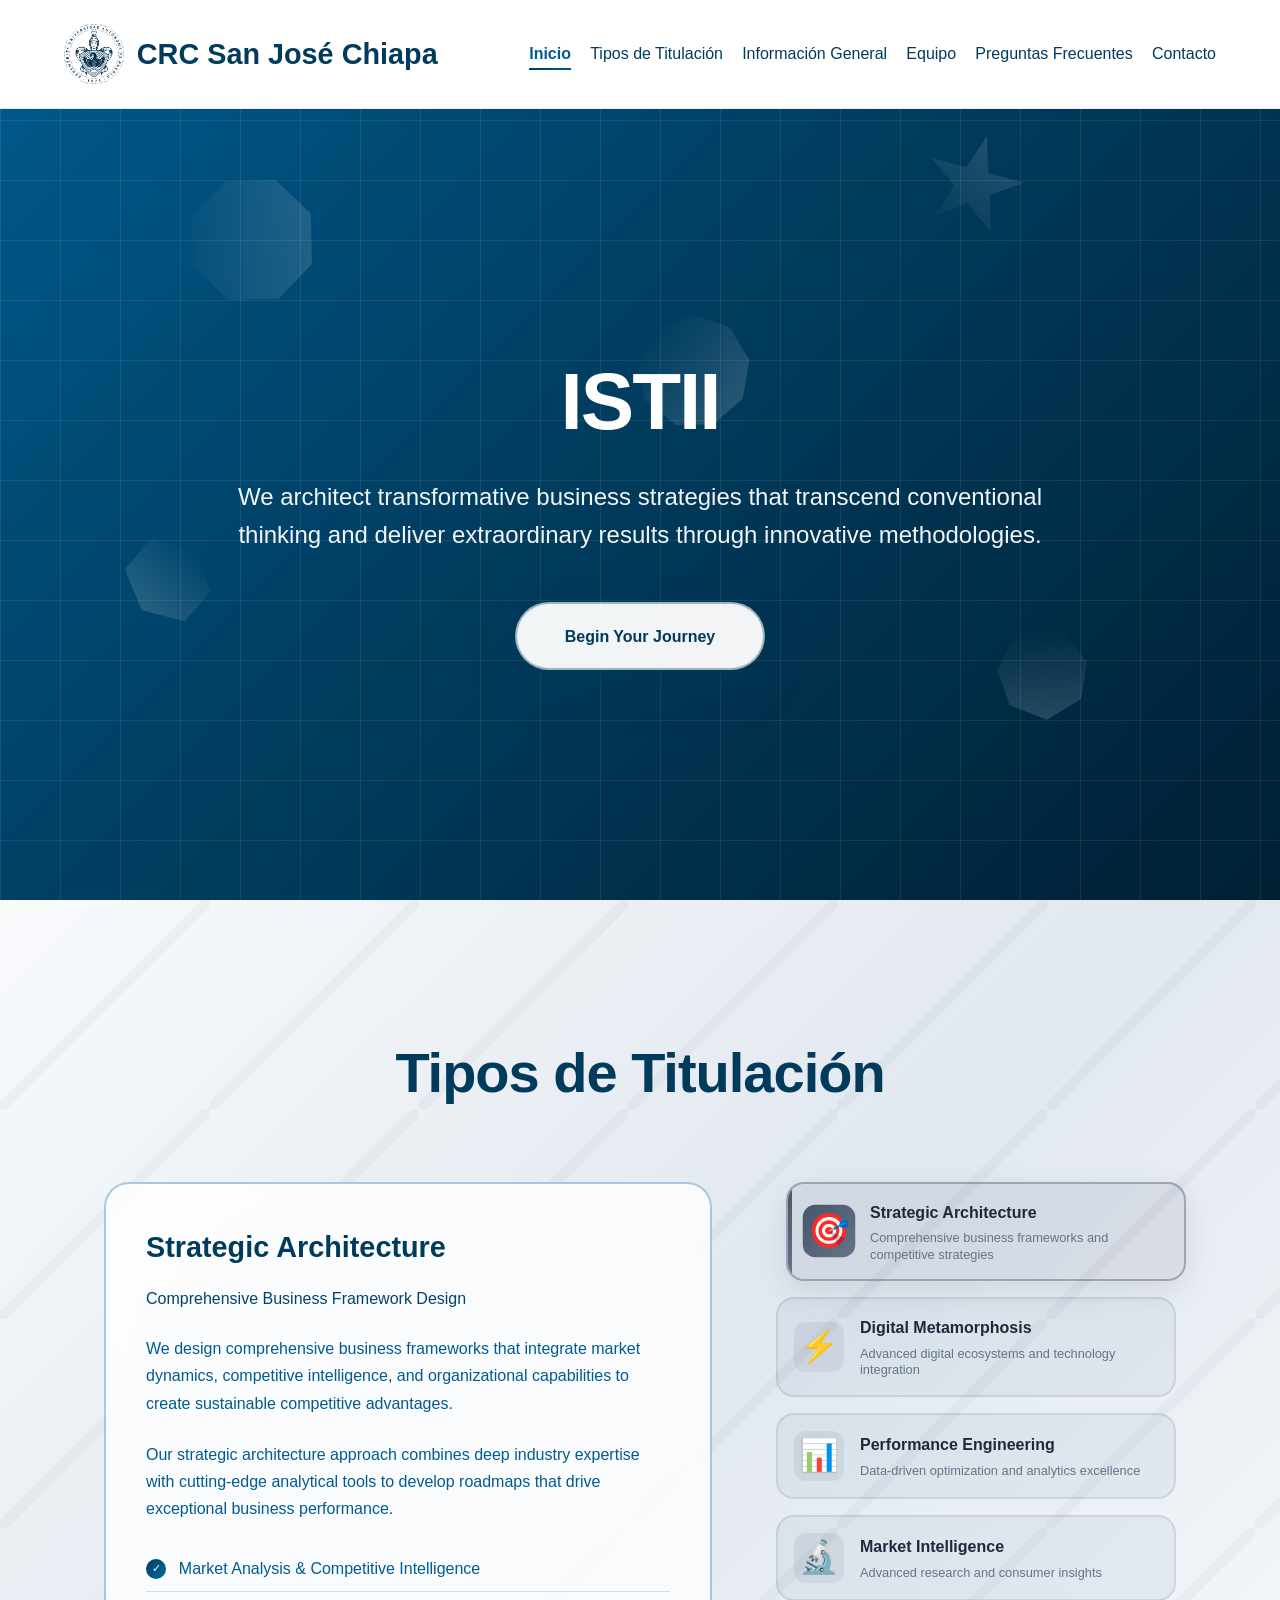
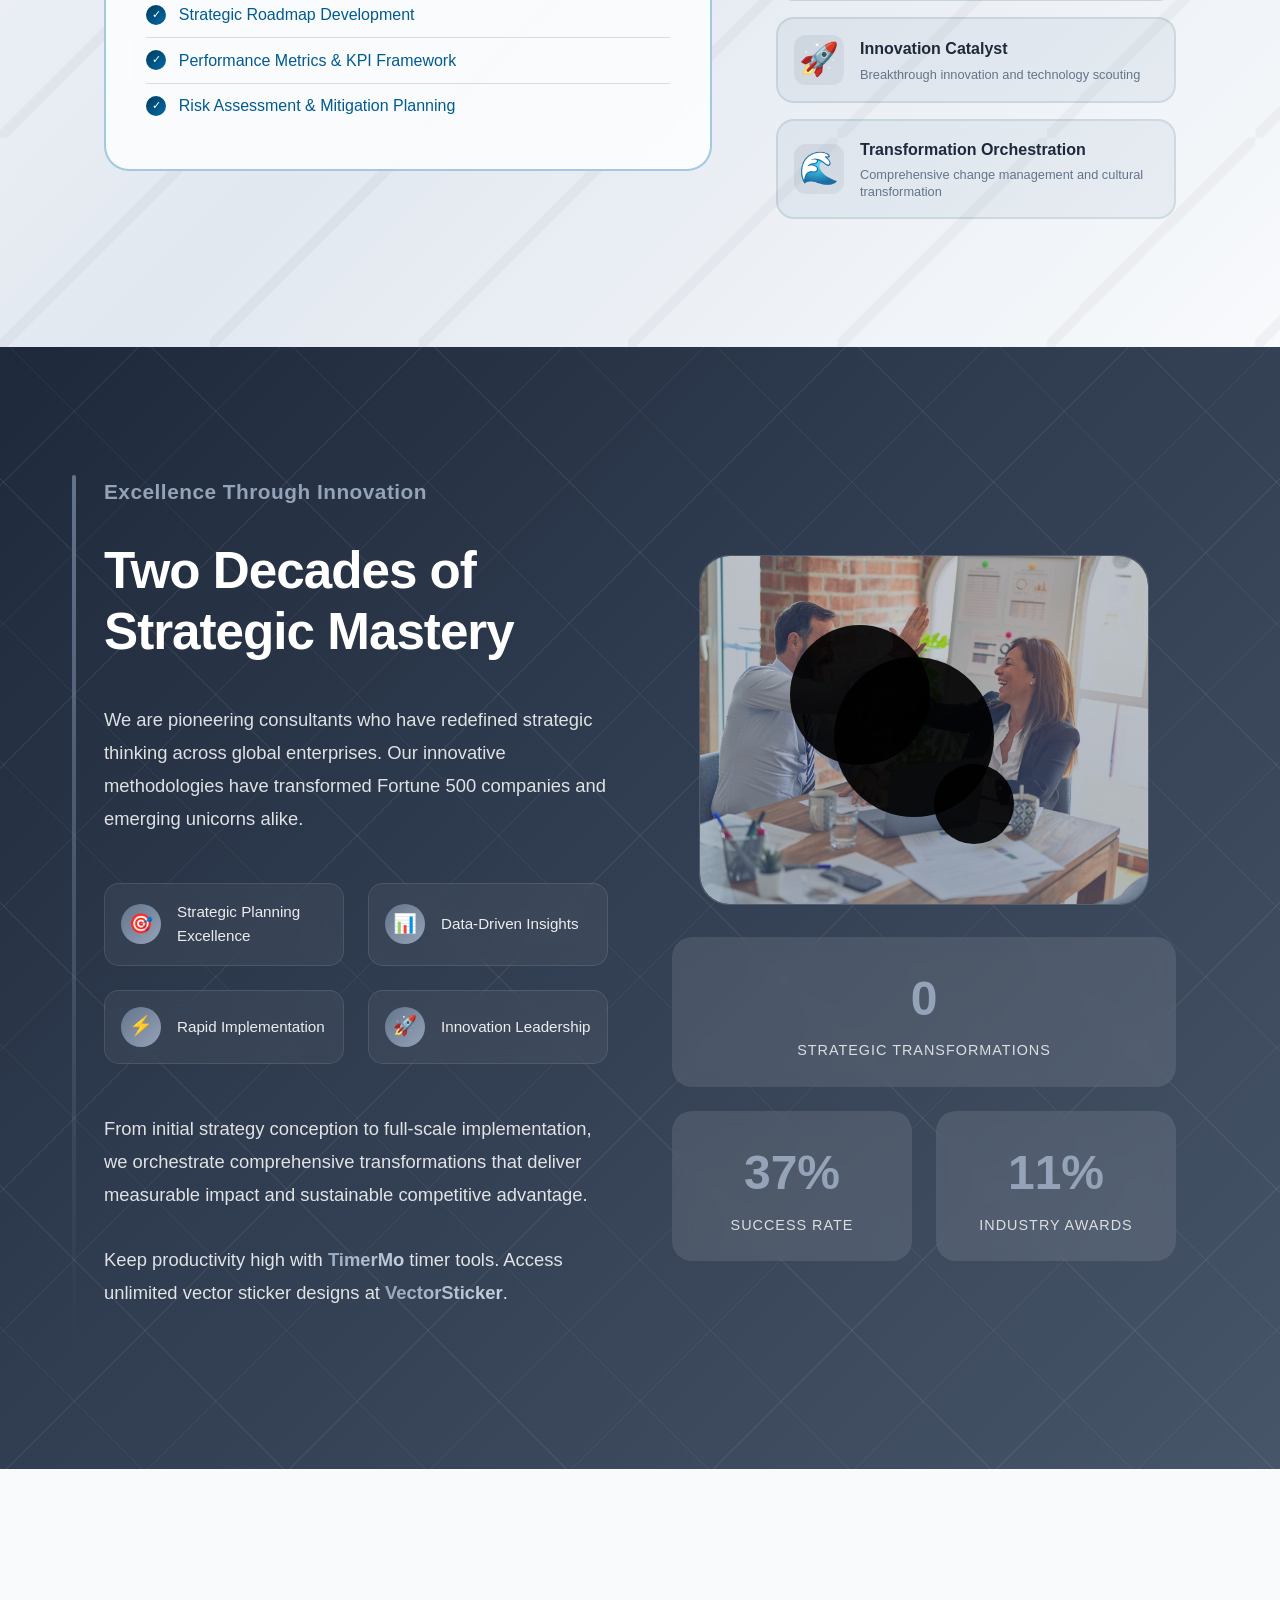
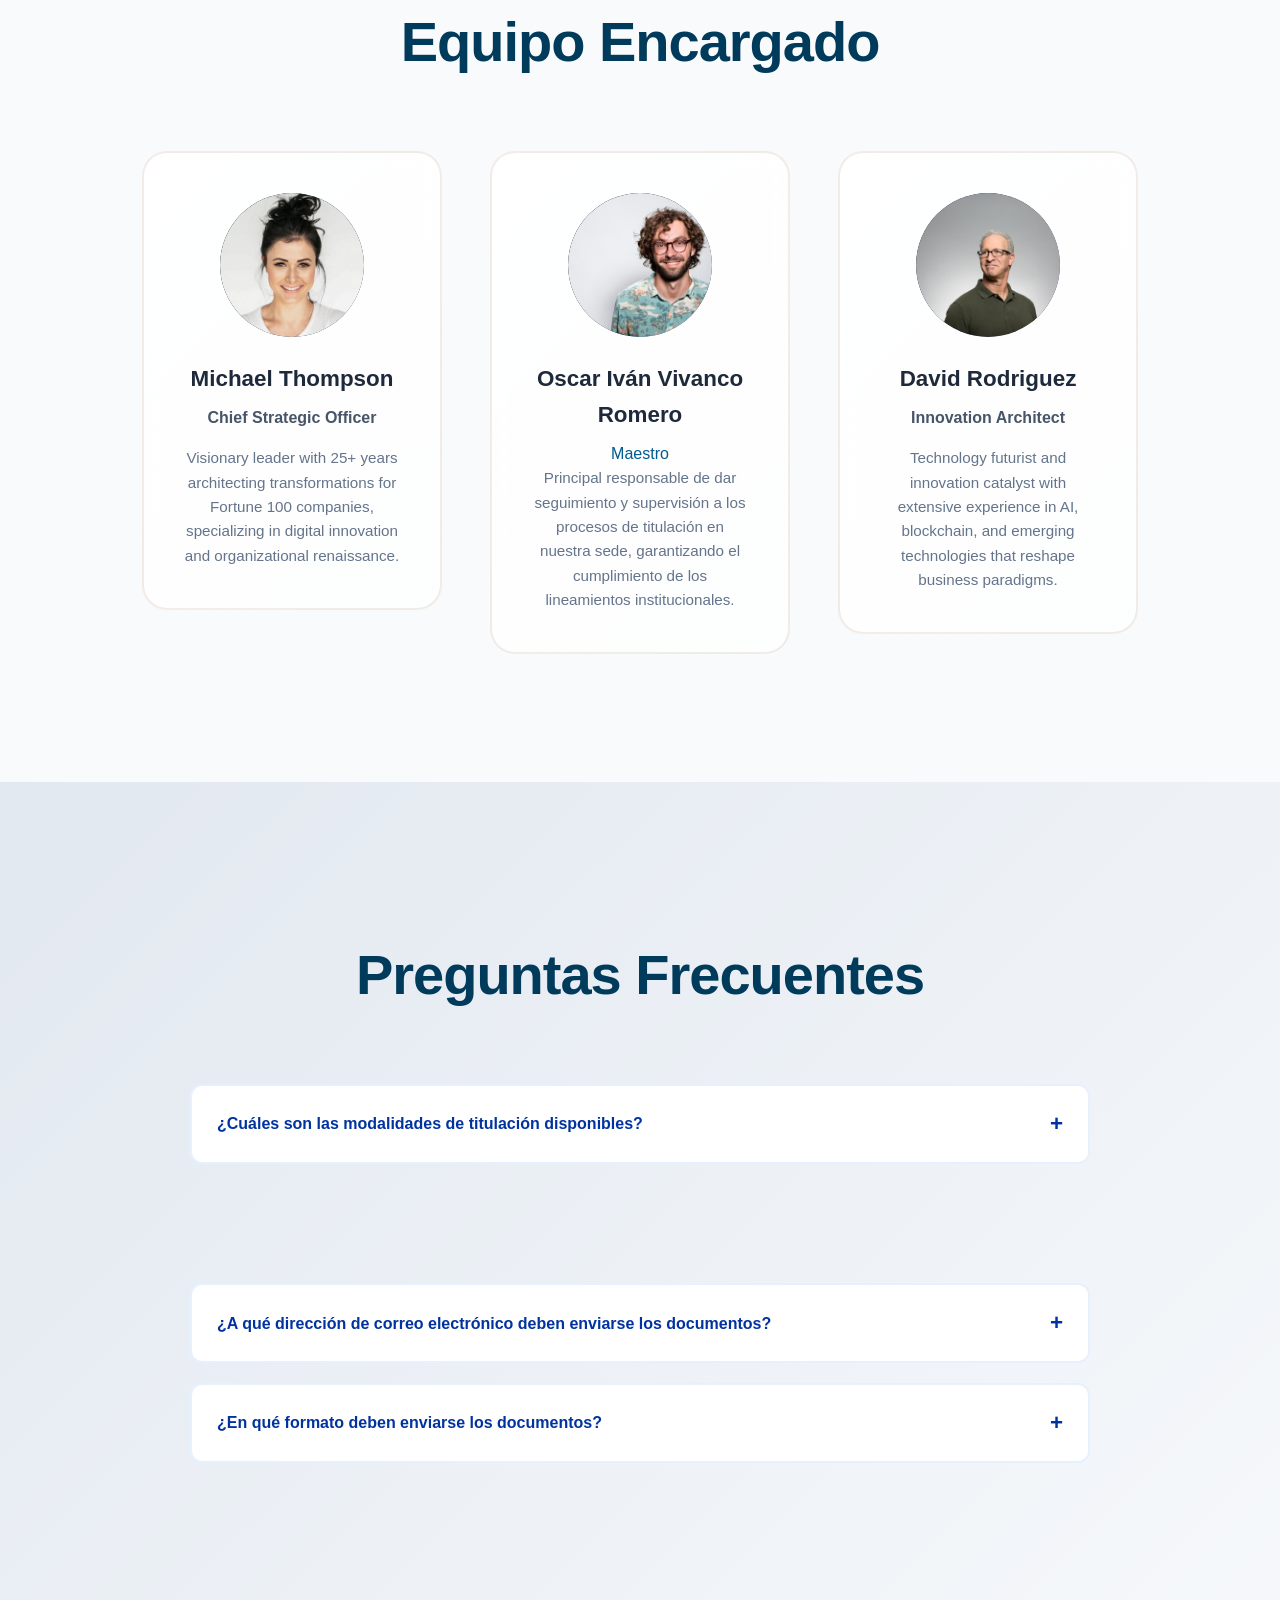
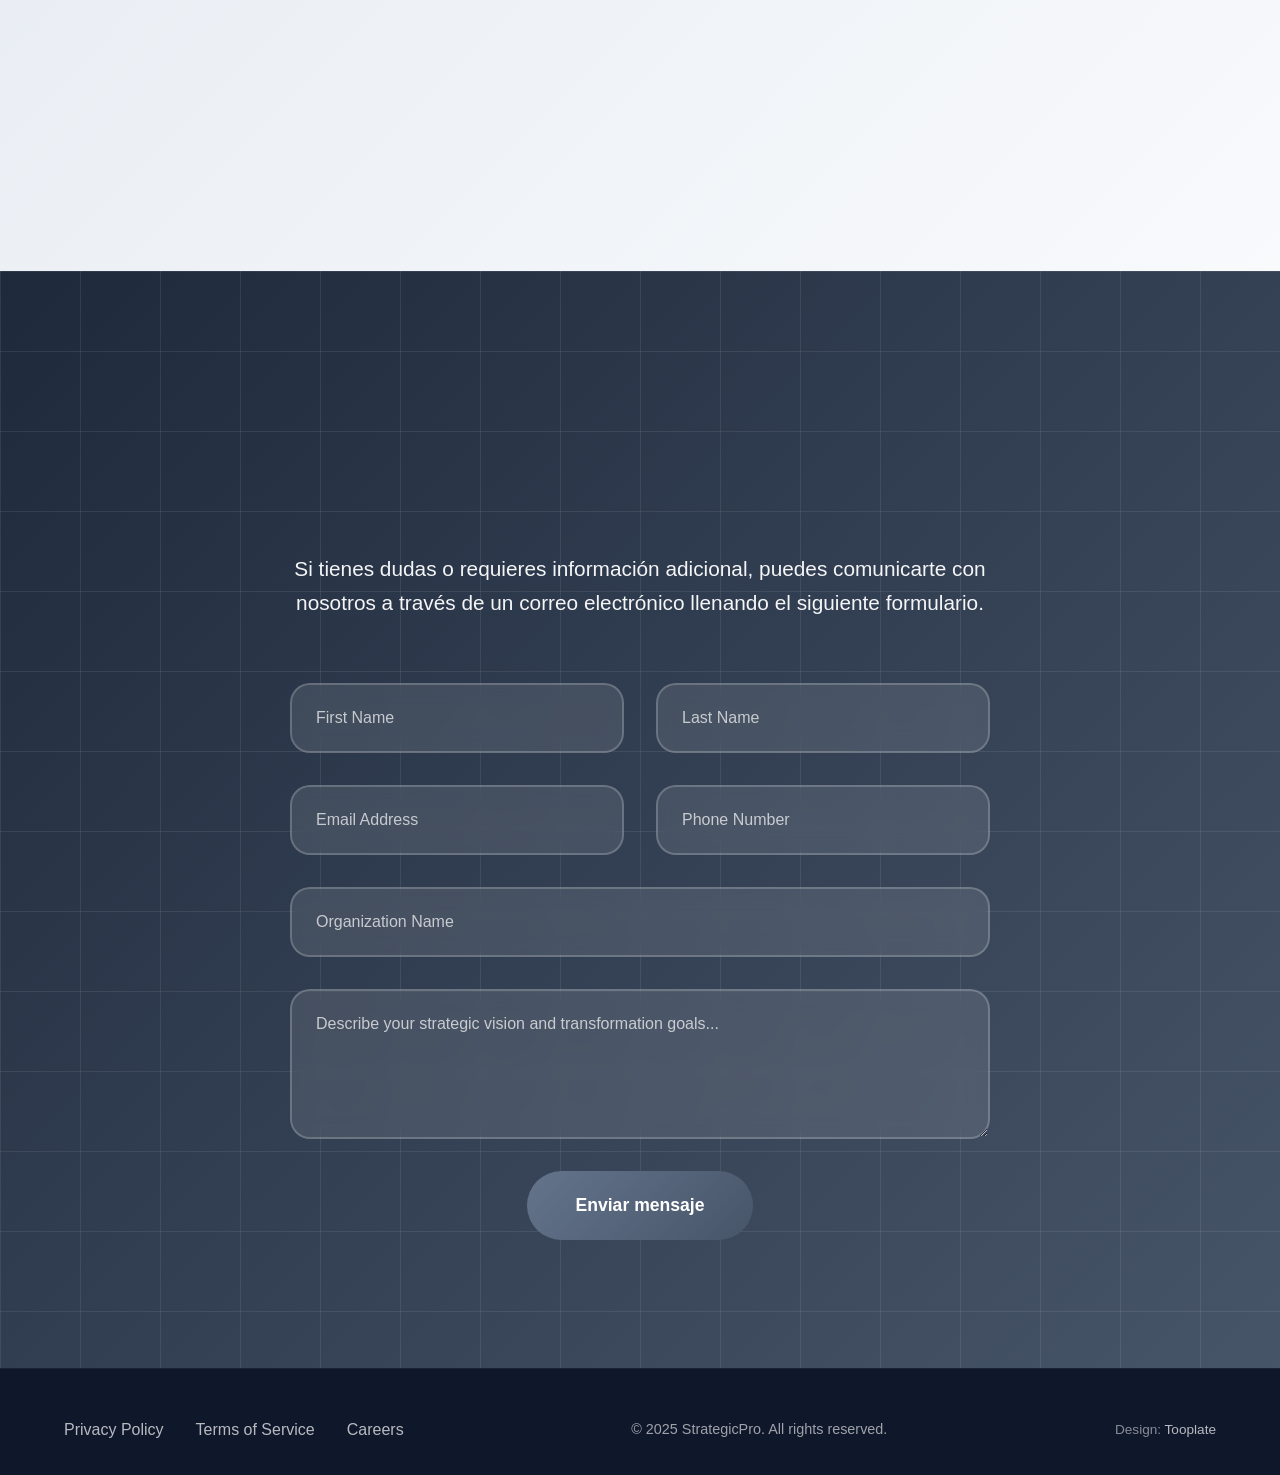
==== commit 73214858: "Update index.html" ====
--- a/proyecto/index.html
+++ b/proyecto/index.html
@@ -286,7 +286,7 @@
         </div>
     </section>
 
-   <!-- APARTADO PARA PREGUNTAS FRECUENTES -->
+    <!-- APARTADO PARA PREGUNTAS FRECUENTES -->
 <section id="faq" class="faq-section">
     <div class="section">
         <h2 class="section-title fade-in">Preguntas Frecuentes</h2>
@@ -301,46 +301,53 @@
                 <div class="faq-answer">
                     <p>
                         El CRC San José Chiapa ofrece diversas modalidades como:
-                        PONER LAS MODALIDADES.
-                    </p>
-                </div>
-            </div>
-
-            <div class="faq-item fade-in">
-                <div class="faq-question">
-                    ¿Cuáles son las modalidades de titulación disponibles?
-                    <span class="faq-icon">+</span>
-                </div>
-                <div class="faq-answer">
-                    <p>
-                        El CRC San José Chiapa ofrece diversas modalidades como:
-                        PONER LAS MODALIDADES.
-                    </p>
-                </div>
-            </div>
-
-            <div class="faq-item fade-in">
-                <div class="faq-question">
-                    ¿Cuáles son las modalidades de titulación disponibles?
-                    <span class="faq-icon">+</span>
-                </div>
-                <div class="faq-answer">
-                    <p>
-                        El CRC San José Chiapa ofrece diversas modalidades como:
-                        PONER LAS MODALIDADES.
-                    </p>
-                </div>
-            </div>
-
-            <div class="faq-item fade-in">
-                <div class="faq-question">
-                    ¿Cuáles son las modalidades de titulación disponibles?
-                    <span class="faq-icon">+</span>
-                </div>
-                <div class="faq-answer">
-                    <p>
-                        El CRC San José Chiapa ofrece diversas modalidades como:
-                        PONER LAS MODALIDADES.
+                        Tesis Profesional, Examen CENEVAL,
+                        Titulación por Promedio, Experiencia Profesional, entre otras.
+                    </p>
+                </div>
+            </div>
+
+            <div class="faq-item fade-in">
+                <div class="faq-question">
+                    ¿Cuáles son los requisitos fundamentales?
+                    <span class="faq-icon">+</span>
+                </div>
+                <div class="faq-answer">
+                    <p>
+                        <ul>
+                    <li>Certificado de terminación de estudios de la carrera.</li>
+                    <li>Certificado de Servicio Social liberado.</li>
+                    <li>Acta de nacimiento original reciente (no mayor a 6 meses).</li>
+                    <li>Comprobante de egresado (survey de la DAE).</li>
+                    <li>Pago de la póliza de titulación en www.autoservicios.buap.mx.</li>
+                    <li>Y documentación específica según la modalidad elegida.</li>
+  
+                        </ul>
+                    </p>
+                </div>
+            </div>
+
+            <div class="faq-item fade-in">
+                <div class="faq-question">
+                    ¿A qué dirección de correo electrónico deben enviarse los documentos?
+                    <span class="faq-icon">+</span>
+                </div>
+                <div class="faq-answer">
+                    <p>
+                        Los documentos deberán remitirse al siguiente correo electrónico: titulación.sjch@gmail.com
+                    </p>
+                </div>
+            </div>
+
+            <div class="faq-item fade-in">
+                <div class="faq-question">
+                    ¿En qué formato deben enviarse los documentos?
+                    <span class="faq-icon">+</span>
+                </div>
+                <div class="faq-answer">
+                    <p>
+                        Todos los documentos deberán remitirse en formato PDF.
+                        Las fotografías deberán ser tamaño infantil y enviarse en formato JPEG, con fondo blanco y presentación formal.
                     </p>
                 </div>
             </div>
@@ -372,6 +379,7 @@
         </div>
     </div>
 </section>
+
 
     <!-- APARTADO PARA INFORMACIÓN DE CONTACTO (CORREO) -->
     <section id="contact" class="contact">
@@ -417,3 +425,4 @@
 
 </html>
 
+
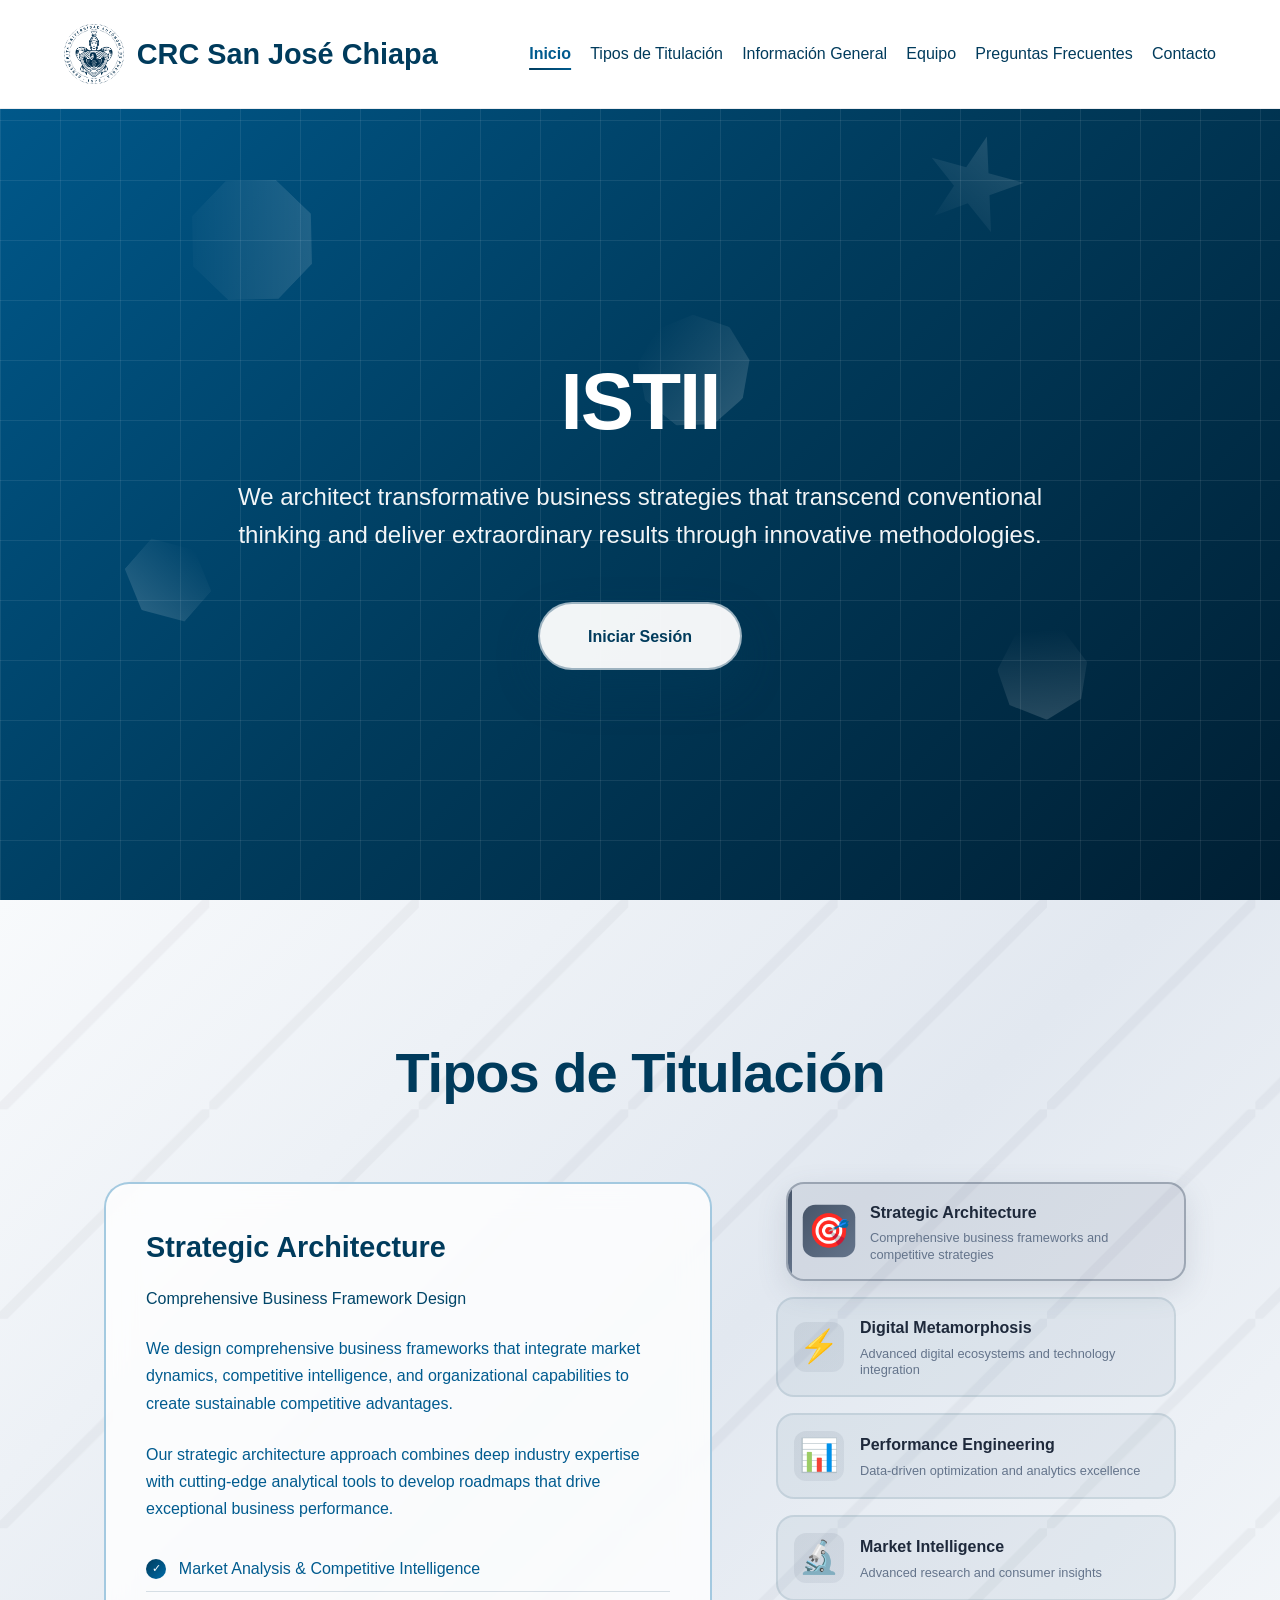
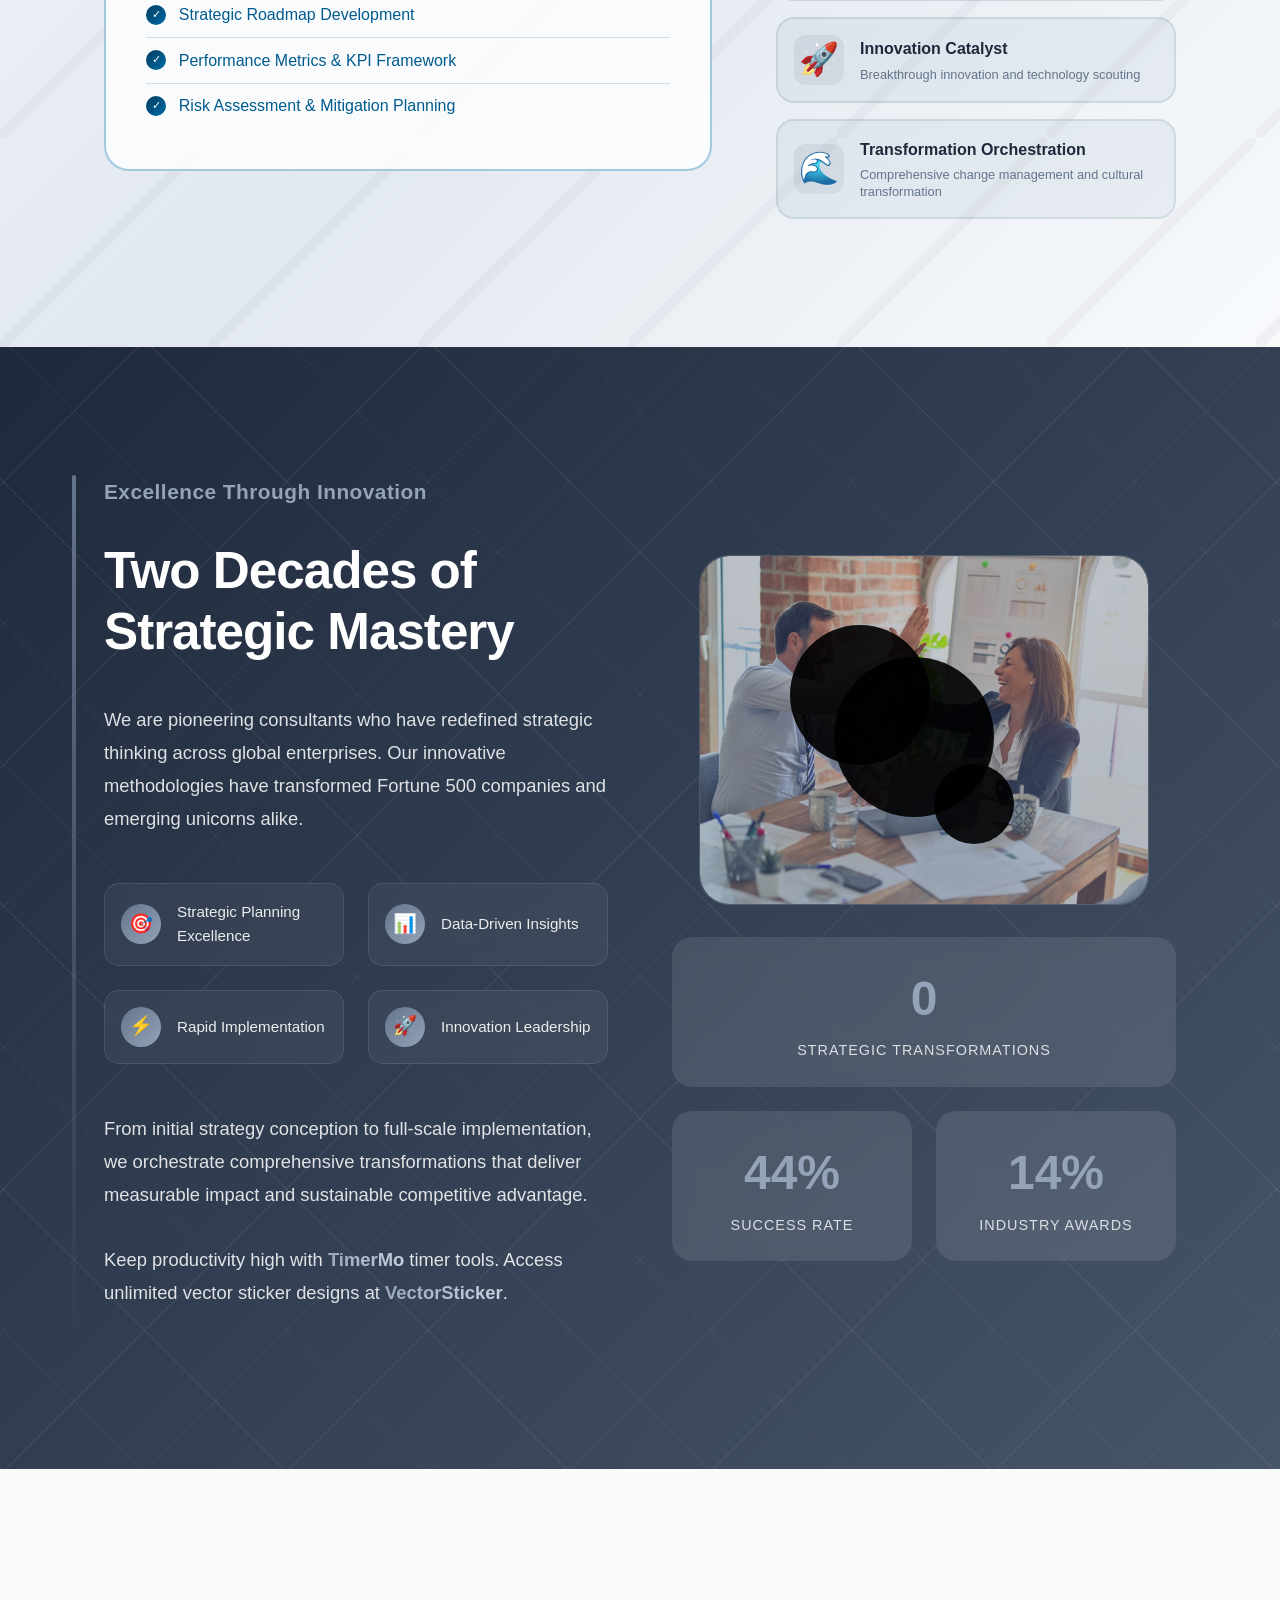
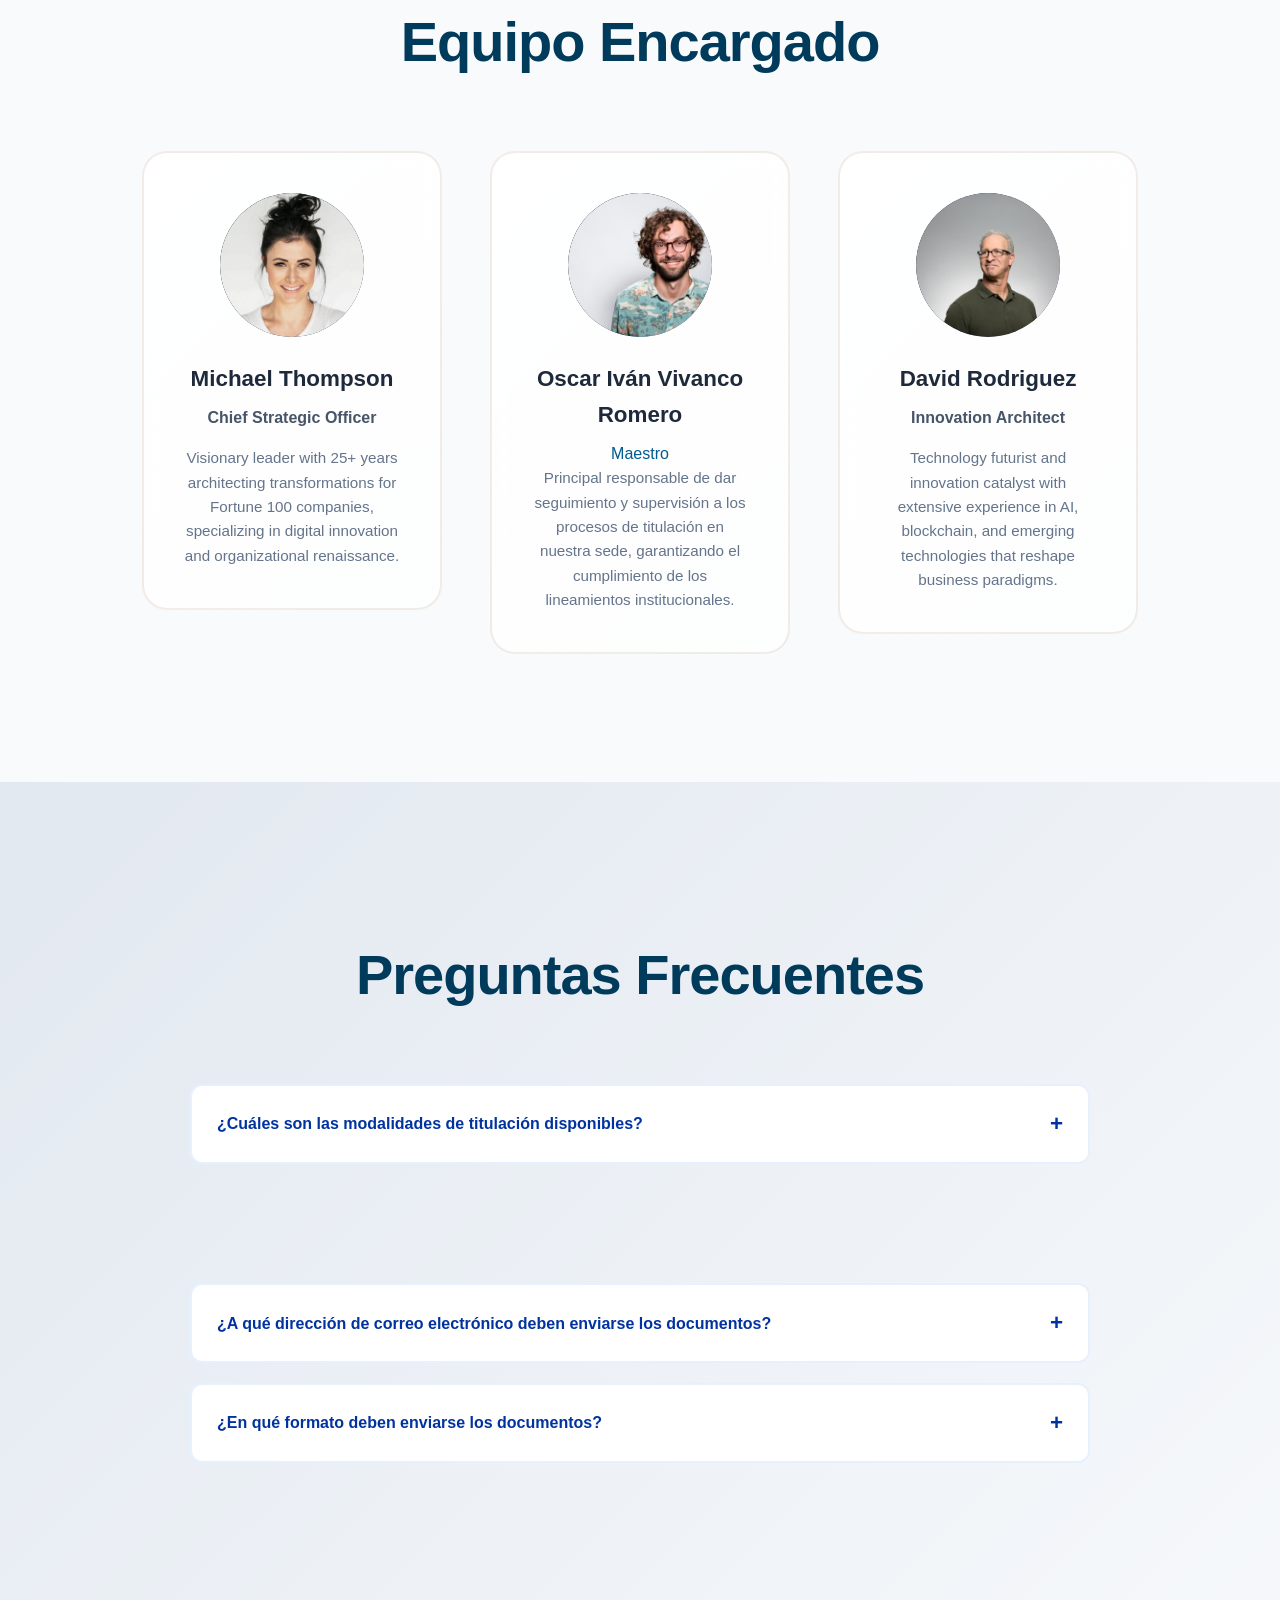
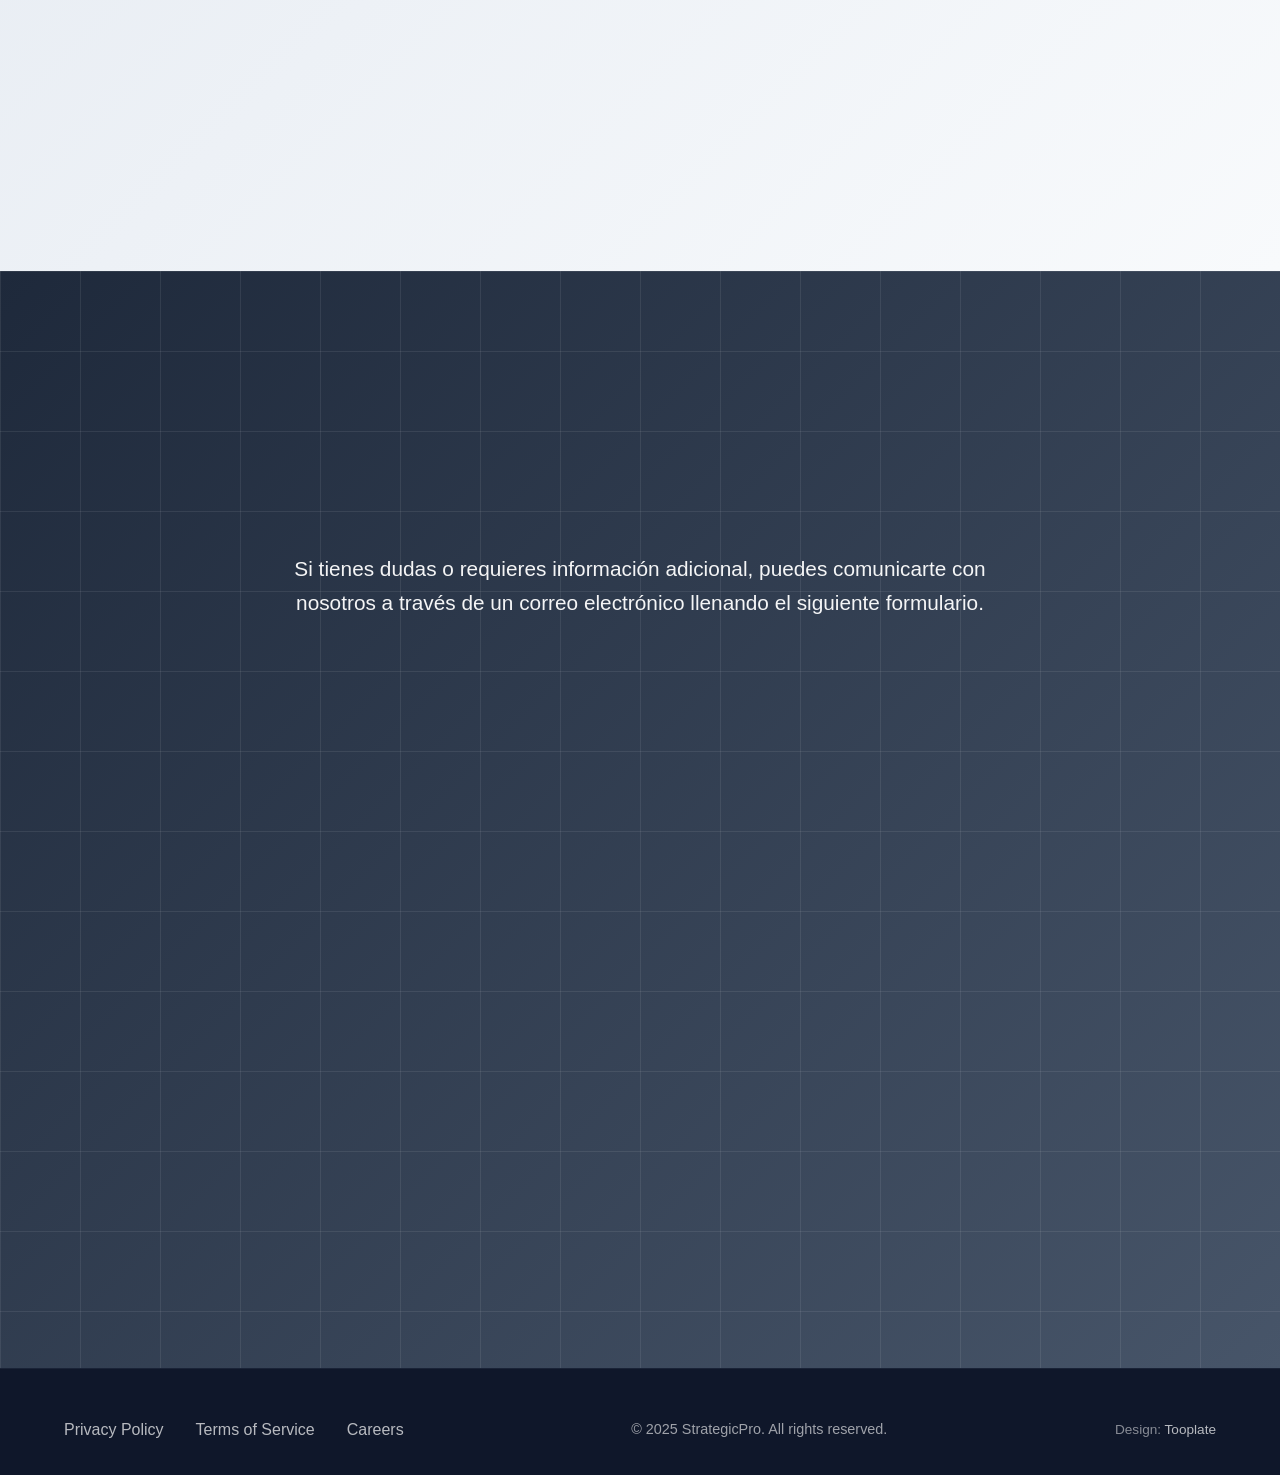
==== commit 544e73a9: "Update index.html" ====
--- a/proyecto/index.html
+++ b/proyecto/index.html
@@ -51,7 +51,7 @@
         <div class="hero-content">
             <h1 id="hero-headline">ISTII</h1>
             <p id="hero-paragraph">We architect transformative business strategies that transcend conventional thinking and deliver extraordinary results through innovative methodologies.</p>
-            <a href="#services" class="cta-button">Begin Your Journey</a>
+            <a href="#services" class="cta-button">Iniciar Sesión</a>
         </div>
     </section>
 
@@ -426,3 +426,4 @@
 </html>
 
 
+
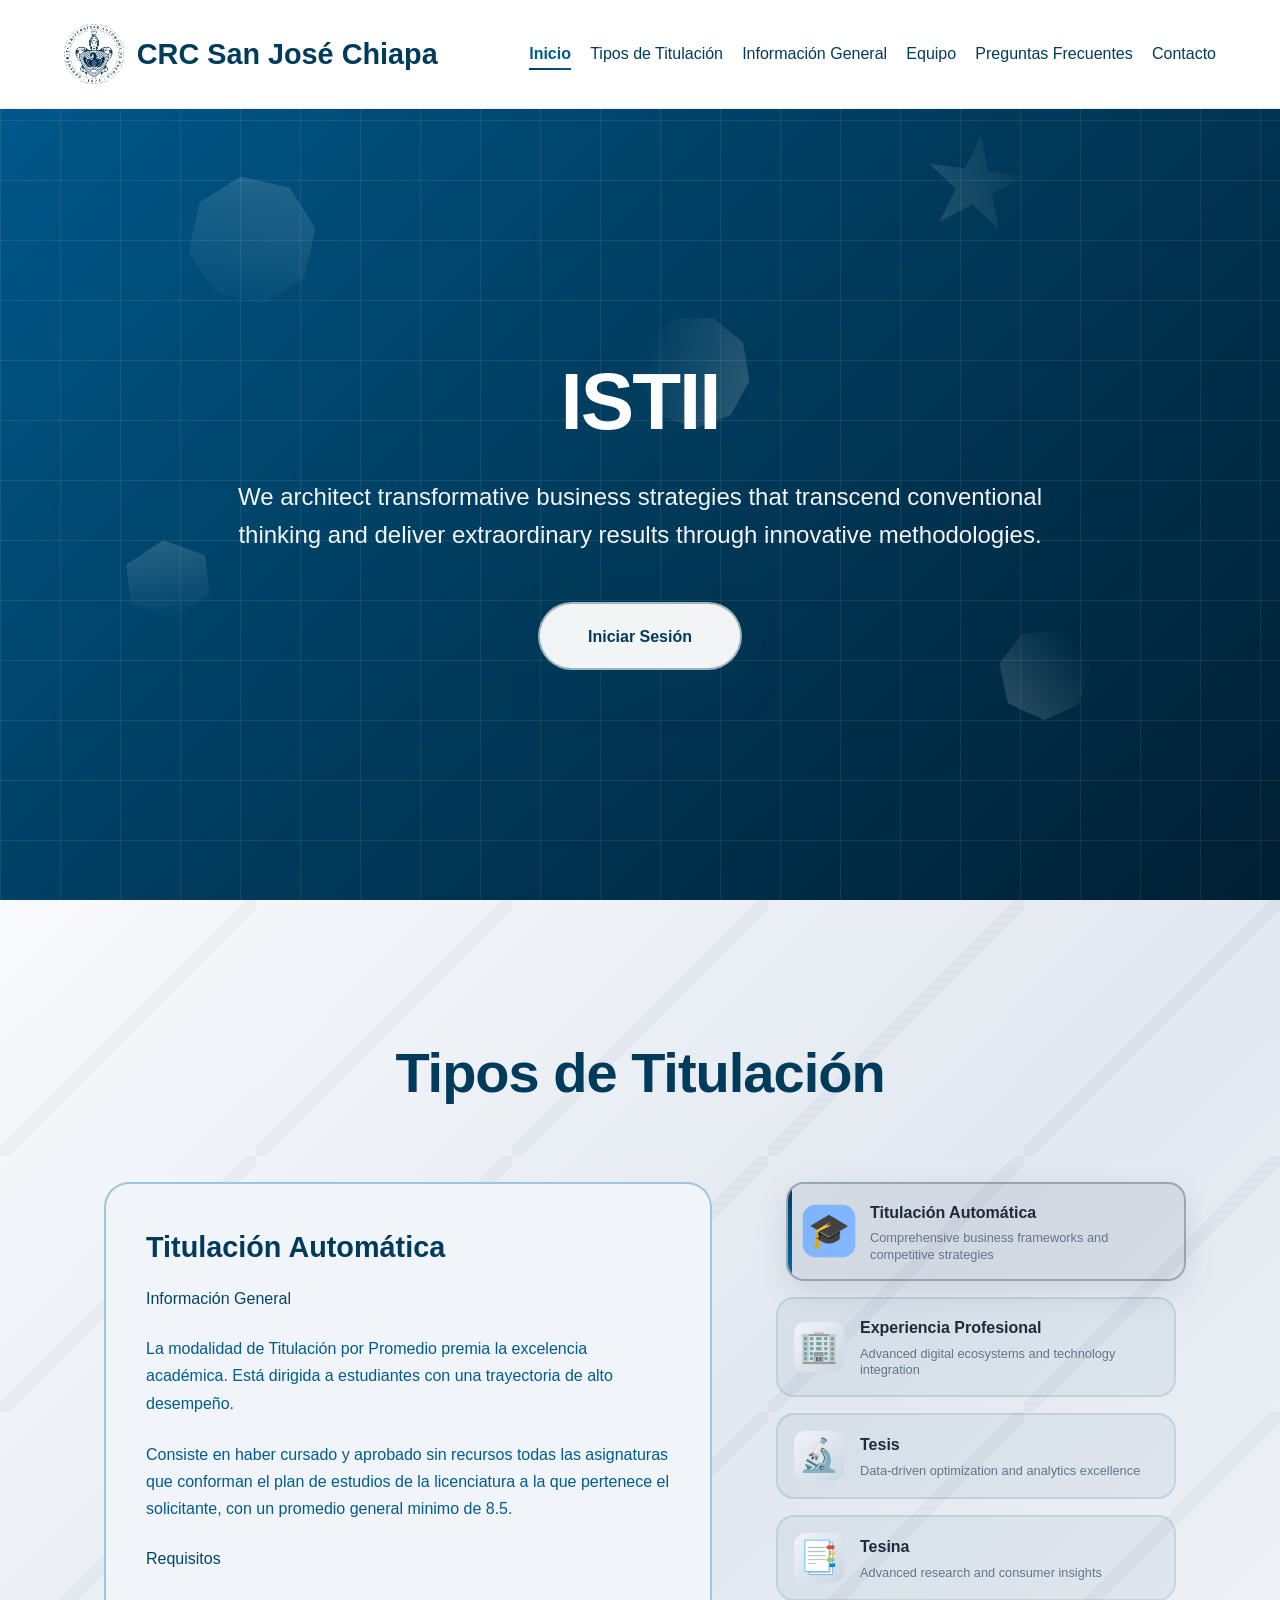
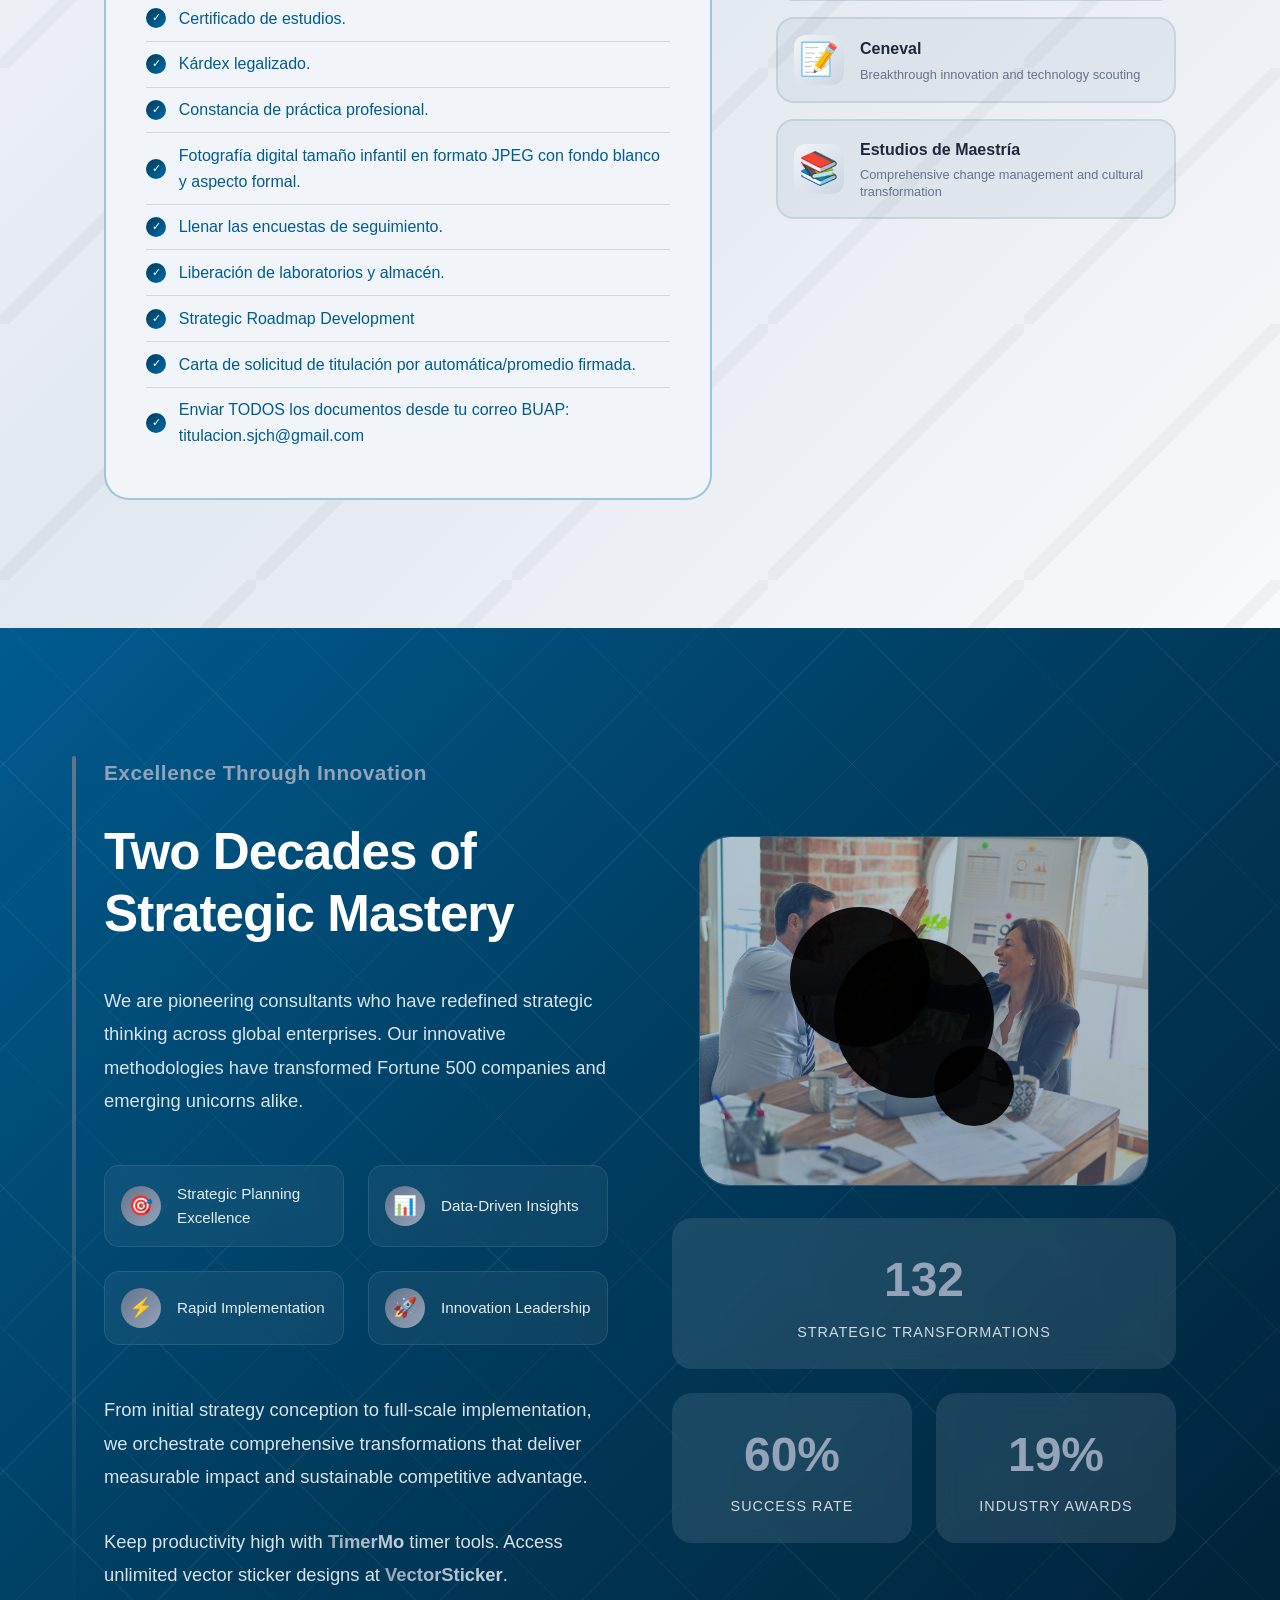
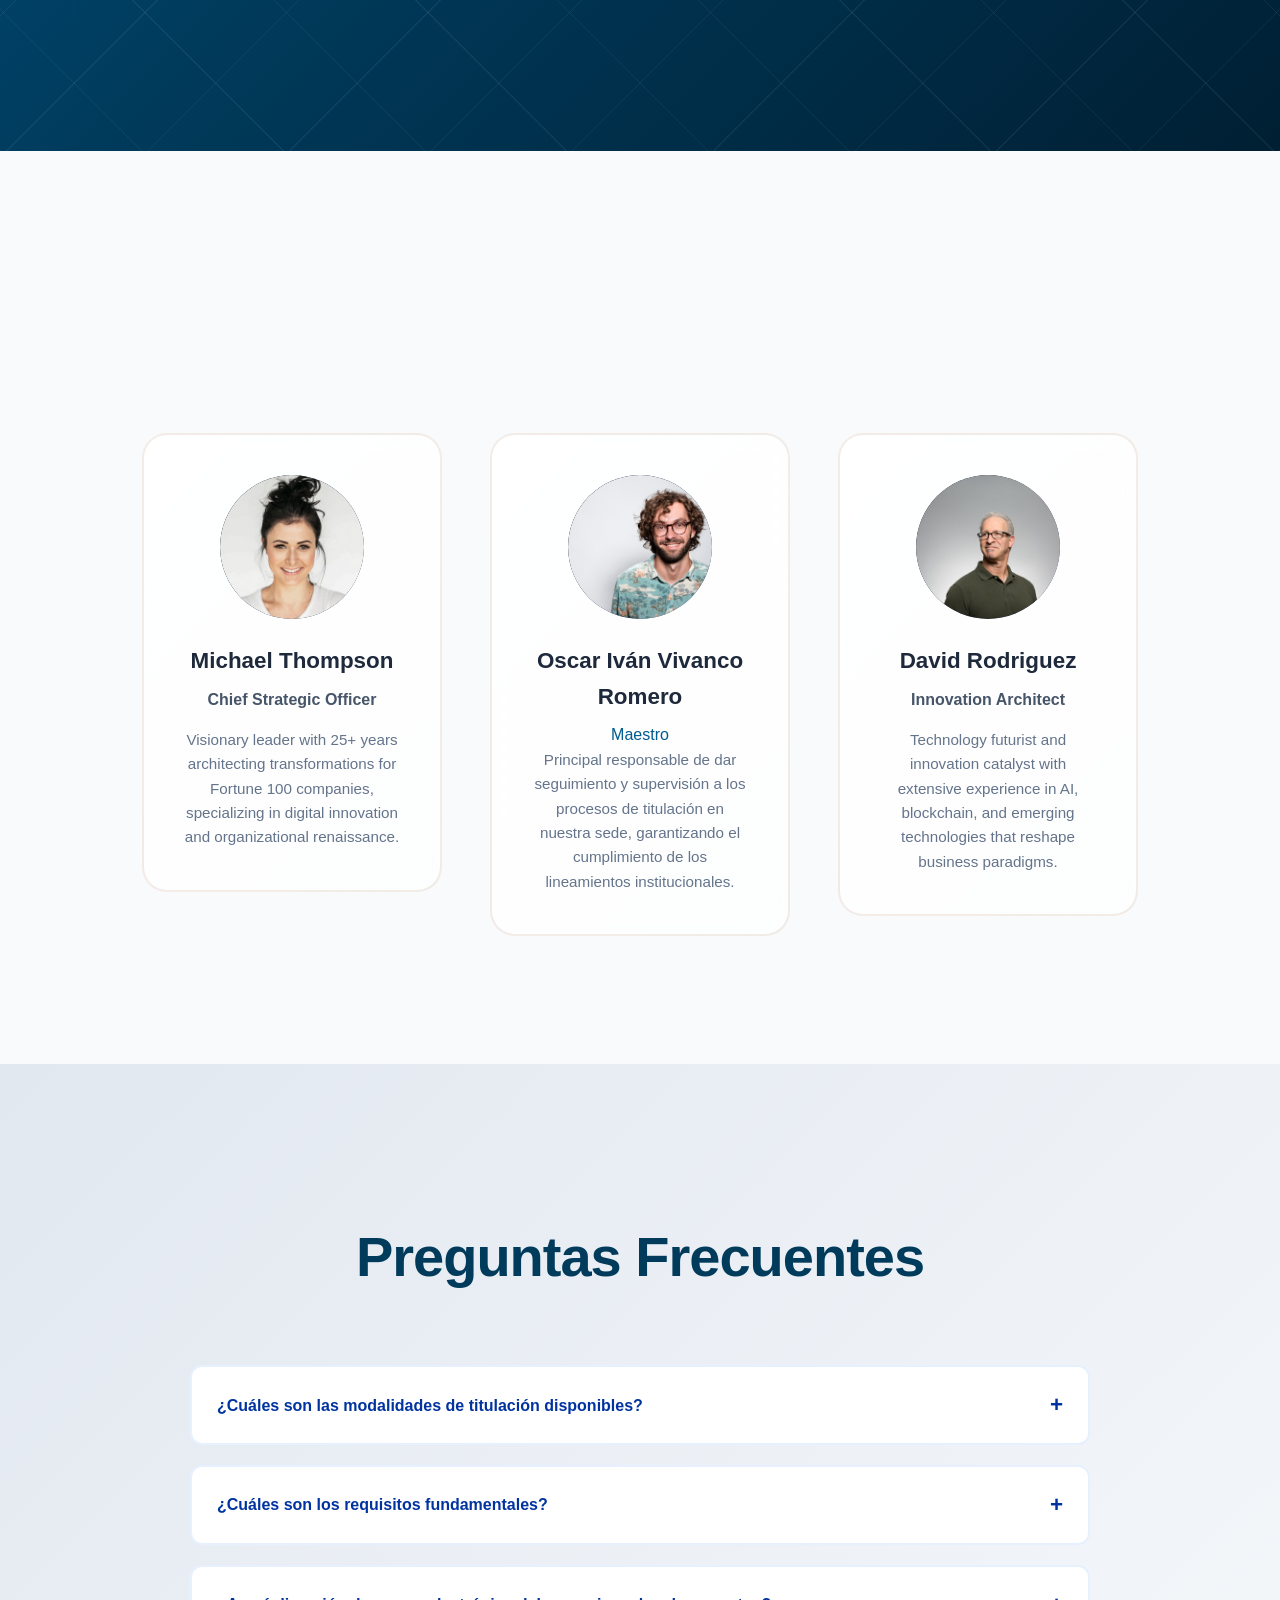
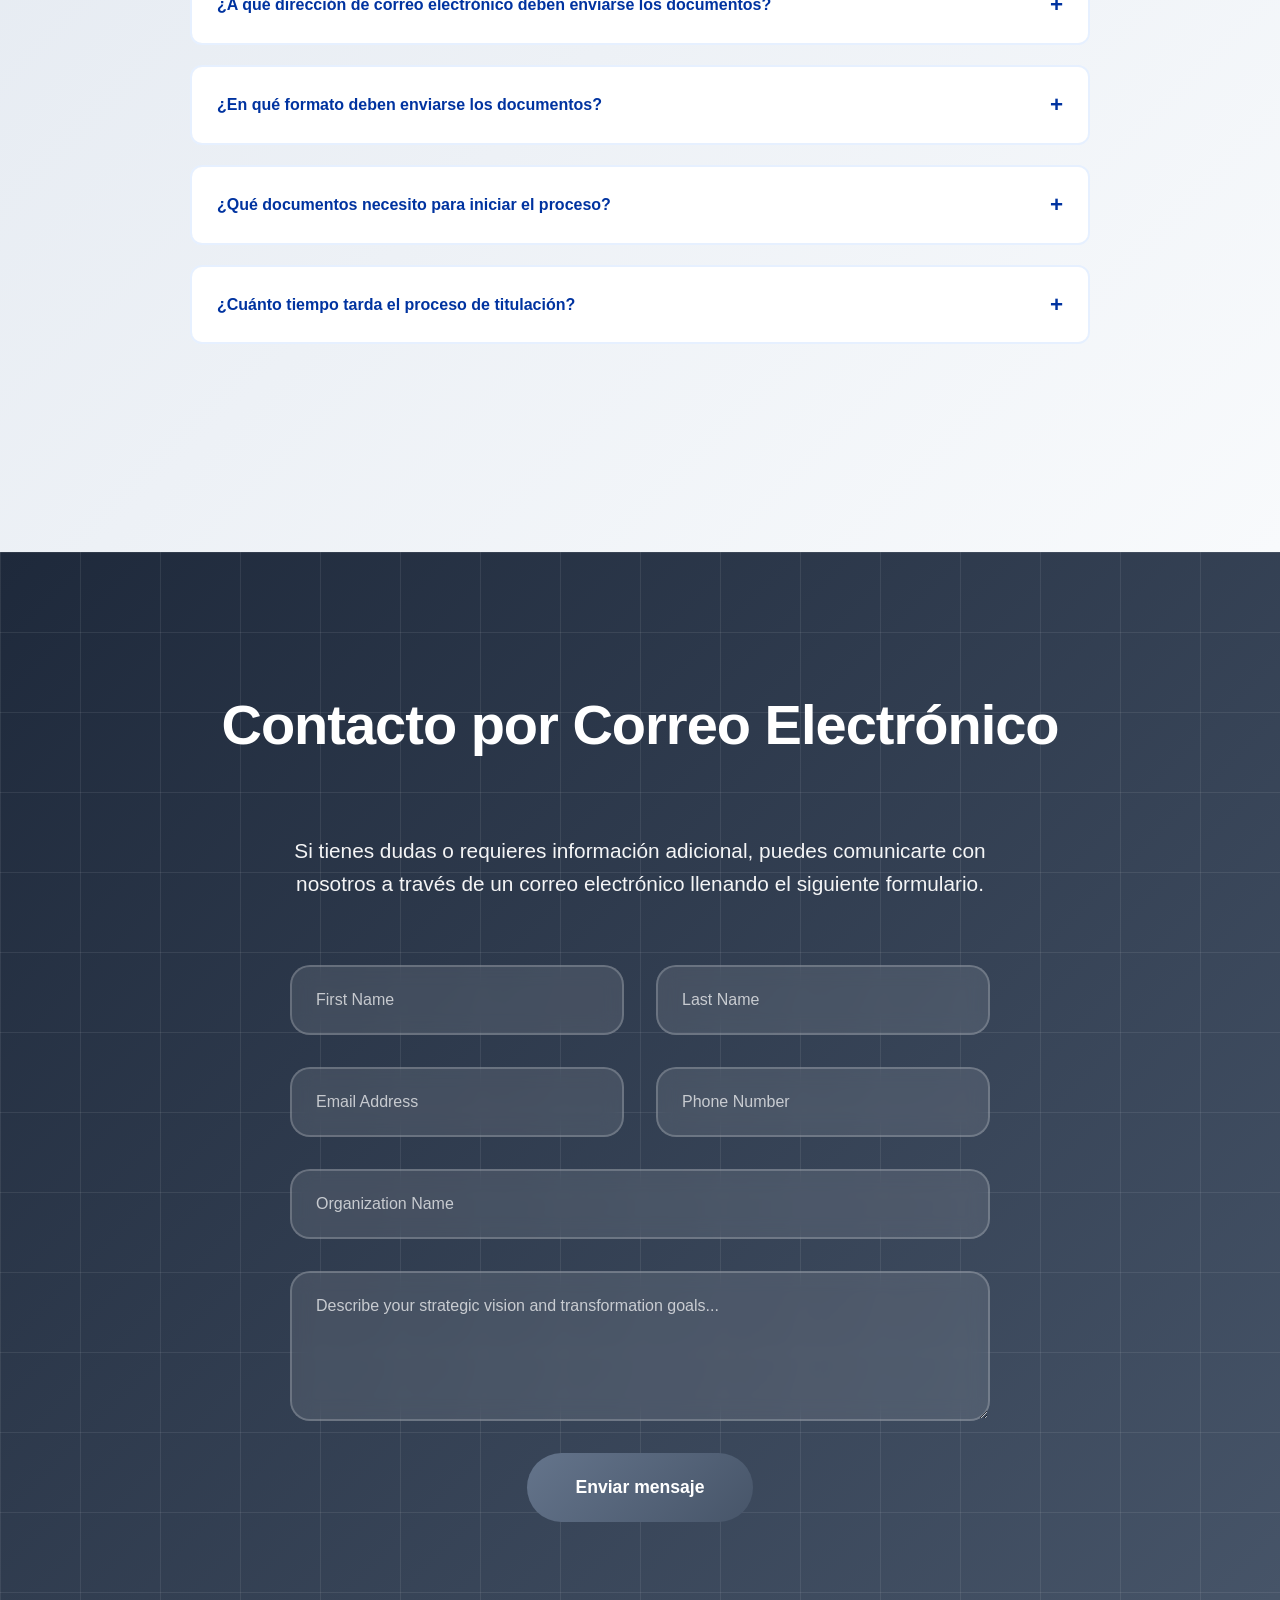
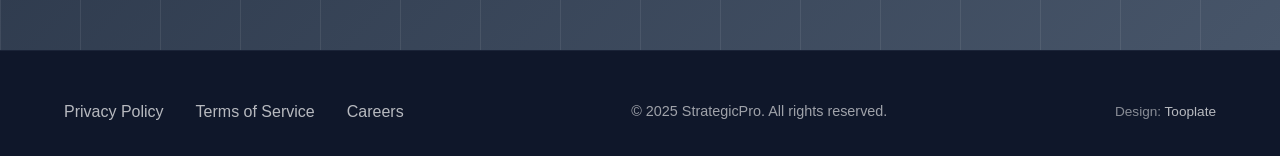
==== commit c8a54e0a: "Update index.html" ====
--- a/proyecto/index.html
+++ b/proyecto/index.html
@@ -62,118 +62,168 @@
             <div class="services-layout">
                 <div class="services-content">
                     <div class="service-details active" data-service="strategy">
-                        <h3>Strategic Architecture</h3>
-                        <div class="service-subtitle">Comprehensive Business Framework Design</div>
-                        <p>We design comprehensive business frameworks that integrate market dynamics, competitive intelligence, and organizational capabilities to create sustainable competitive advantages.</p>
-                        <p>Our strategic architecture approach combines deep industry expertise with cutting-edge analytical tools to develop roadmaps that drive exceptional business performance.</p>
-                        <ul class="service-features">
-                            <li><span class="feature-check">✓</span> Market Analysis & Competitive Intelligence</li>
+
+                        <!--Rectangulo grande de Tipos de titulación-->
+                        <h3>Titulación Automática</h3>
+                        <div class="service-subtitle">Información General</div>
+                        <p>La modalidad de Titulación por Promedio premia la excelencia académica. Está dirigida a estudiantes con una trayectoria de alto desempeño.</p>
+                        <p> Consiste en haber cursado y aprobado sin recursos todas las asignaturas que conforman el plan de estudios de la licenciatura a la que pertenece el solicitante, con un promedio general minimo de 8.5.</p>
+                        <div class="service-subtitle">Requisitos</div>
+                        <ul class="service-features">
+                            <li><span class="feature-check">✓</span> Certificado de estudios. </li>
+                            <li><span class="feature-check">✓</span> Kárdex legalizado.</li>
+                            <li><span class="feature-check">✓</span> Constancia de práctica profesional.</li>
+                            <li><span class="feature-check">✓</span> Fotografía digital tamaño infantil en formato JPEG con fondo blanco y aspecto formal.</li>
+                            <li><span class="feature-check">✓</span> Llenar las encuestas de seguimiento.</li>
+                            <li><span class="feature-check">✓</span> Liberación de laboratorios y almacén.</li>
                             <li><span class="feature-check">✓</span> Strategic Roadmap Development</li>
-                            <li><span class="feature-check">✓</span> Performance Metrics & KPI Framework</li>
-                            <li><span class="feature-check">✓</span> Risk Assessment & Mitigation Planning</li>
+                            <li><span class="feature-check">✓</span> Carta de solicitud de titulación por automática/promedio firmada.</li>
+                            <li><span class="feature-check">✓</span> Enviar TODOS los documentos desde tu correo BUAP: titulacion.sjch@gmail.com</li>
                         </ul>
                     </div>
                     <div class="service-details" data-service="digital">
-                        <h3>Digital Metamorphosis</h3>
-                        <div class="service-subtitle">Advanced Digital Ecosystem Transformation</div>
-                        <p>Transform your organization through advanced digital ecosystems that leverage emerging technologies to revolutionize customer experiences and operational efficiency.</p>
-                        <p>We architect comprehensive digital transformations that seamlessly integrate AI, automation, and cloud technologies to create competitive advantages.</p>
-                        <ul class="service-features">
-                            <li><span class="feature-check">✓</span> AI & Automation Implementation</li>
-                            <li><span class="feature-check">✓</span> Cloud Architecture & Migration</li>
-                            <li><span class="feature-check">✓</span> Customer Experience Optimization</li>
-                            <li><span class="feature-check">✓</span> Digital Workforce Development</li>
+                        <h3>Experiencia Profesional</h3>
+                        <div class="service-subtitle">Acerca de</div>
+                        <p>Consiste en la elaboración de un informe por escrito de las actividades profesionales desarrolladas a través del desempeño laboral o la práctica profesional en un periodo mínimo de dos año.</p>
+                        <p>El escrito tendrá la asesoría y supervisión de un director, y se presenta mediante una exposición oral ante un jurado.</p>
+                        <div class="service-subtitle">Documentos Previos</div>
+                        <ul class="service-features">
+                            <li><span class="feature-check">✓</span> Certificado de estudio (DAE).</li>
+                            <li><span class="feature-check">✓</span> Kárdex legalizado.</li>
+                            <li><span class="feature-check">✓</span> Constancia de práctica profesional.</li>
+                            <li><span class="feature-check">✓</span> Certificado de servivio social.</li>
+                            <li><span class="feature-check">✓</span> Liberación de laboratorios y almacén.</li>
+                            <li><span class="feature-check">✓</span> Formato de liberación de Memoria de experiencia profesional.</li>
+                            <li><span class="feature-check">✓</span> Carta de solicitud de titulación por Memoria de experiencia profesional.</li>
+                            <li><span class="feature-check">✓</span> Formato de asignación de jurado.</li>
+                            <li><span class="feature-check">✓</span> Formato de fecha para exposición de tu experiencia profesional.</li>
+                            <li><span class="feature-check">✓</span> Llenar la encuesta de seguimiento (solo para IAA).</li>
+                            <li><span class="feature-check">✓</span> Fotografia digital tamaño infantil.</li>
+                            <li><span class="feature-check">✓</span> Comprobante de experiencia.</li>
+                            <li><span class="feature-check">✓</span> Póliza de pago impresa y voucher original.</li>
                         </ul>
                     </div>
                     <div class="service-details" data-service="performance">
-                        <h3>Performance Engineering</h3>
-                        <div class="service-subtitle">Data-Driven Optimization Excellence</div>
-                        <p>Optimize organizational performance through data-driven methodologies and advanced analytics that identify breakthrough opportunities and eliminate operational inefficiencies.</p>
-                        <p>Our performance engineering approach utilizes predictive analytics and machine learning to unlock hidden potential across all business functions.</p>
-                        <ul class="service-features">
-                            <li><span class="feature-check">✓</span> Advanced Analytics & Business Intelligence</li>
-                            <li><span class="feature-check">✓</span> Process Optimization & Automation</li>
-                            <li><span class="feature-check">✓</span> Predictive Modeling & Forecasting</li>
-                            <li><span class="feature-check">✓</span> Cost Reduction & Efficiency Gains</li>
+                        <h3>Tesis</h3>
+                        <div class="service-subtitle">Información General</div>
+                        <p>Consiste en el desarrollo de un trabajo de investigación, bajo la asesoría y supervisión de un director, que se presenta y defiende mediante una exposición oral ante un jurado.</p>
+                        <div class="service-subtitle">Documentos Previos</div>
+                        <ul class="service-features">
+                            <li><span class="feature-check">✓</span> Certificado de estudio (DAE).</li>
+                            <li><span class="feature-check">✓</span> Kárdex legalizado.</li>
+                            <li><span class="feature-check">✓</span> Constancia de práctica profesional.</li>
+                            <li><span class="feature-check">✓</span> Certificado de servicio social.</li>
+                            <li><span class="feature-check">✓</span> Liberación de laboratorios y almacén.</li>
+                            <li><span class="feature-check">✓</span> Formato de liberación de Tesis.</li>
+                            <li><span class="feature-check">✓</span> Carta de solicitud de titulación por Tesis.</li>
+                            <li><span class="feature-check">✓</span> Formato de asignación de jurado.</li>
+                            <li><span class="feature-check">✓</span> Formato de fecha para exposición de tu experiencia profesional.</li>
+                            <li><span class="feature-check">✓</span> Formato de autorización de impresión de Tesis.</li>
+                            <li><span class="feature-check">✓</span> Llenar la encuesta de seguimiento (solo para IAA).</li>
+                            <li><span class="feature-check">✓</span> Fotografia digital tamaño infantil.</li>
+                            <li><span class="feature-check">✓</span> Póliza de pago impresa y voucher original.</li>
+                            <li><span class="feature-check">✓</span> Original del certificado de estudios del nivel inmediato anterior debidamente legalizado.</li>
                         </ul>
                     </div>
                     <div class="service-details" data-service="market">
-                        <h3>Market Intelligence</h3>
-                        <div class="service-subtitle">Advanced Market Research & Consumer Insights</div>
-                        <p>Decode complex market signals and consumer behaviors using proprietary research frameworks that reveal hidden opportunities and emerging industry disruptions.</p>
-                        <p>We provide deep market insights through advanced research methodologies, competitive analysis, and trend identification to inform strategic decision-making.</p>
-                        <ul class="service-features">
-                            <li><span class="feature-check">✓</span> Consumer Behavior Analysis</li>
-                            <li><span class="feature-check">✓</span> Market Trend Identification</li>
-                            <li><span class="feature-check">✓</span> Competitive Landscape Mapping</li>
-                            <li><span class="feature-check">✓</span> Opportunity Assessment & Validation</li>
+                        <h3>Tesina</h3>
+                        <div class="service-subtitle">Acerca de</div>
+                        <p>Consiste en la elaboración de un documento que implica investigación documnetal, de campo o práctica, conocido como Tesina, que trata sobre un tema que está vinculado con el campo de acción de la Licenciatura que el estudiante cursó.</p>
+                        <p>La tesina tendrá la asesoría y supervisión de un director, y se presenta mediante una exposición oral ante un jurado.</p>
+                        <div class="service-subtitle">Documentos Previos</div>
+                        <ul class="service-features">
+                            <li><span class="feature-check">✓</span> Certificado de estudio (DAE).</li>
+                            <li><span class="feature-check">✓</span> Kárdex legalizado.</li>
+                            <li><span class="feature-check">✓</span> Constancia de práctica profesional.</li>
+                            <li><span class="feature-check">✓</span> Certificado de servicio social.</li>
+                            <li><span class="feature-check">✓</span> Liberación de laboratorios y almacén.</li>
+                            <li><span class="feature-check">✓</span> Formato de liberación de Tesina.</li>
+                            <li><span class="feature-check">✓</span> Carta de solicitud de titulación por Tesina.</li>
+                            <li><span class="feature-check">✓</span> Formato de asignación de jurado.</li>
+                            <li><span class="feature-check">✓</span> Formato de fecha para exposición de tu experiencia profesional.</li>
+                            <li><span class="feature-check">✓</span> Formato de autorización de impresión de Tseina.</li>
+                            <li><span class="feature-check">✓</span> Llenar la encuesta de seguimiento (solo para IAA).</li>
+                            <li><span class="feature-check">✓</span> Fotografia digital tamaño infantil.</li>
+                            <li><span class="feature-check">✓</span> Póliza de pago impresa y voucher original.</li>
+                            <li><span class="feature-check">✓</span> Original del certificado de estudios del nivel inmediato anterior debidamente legalizado.</li>
                         </ul>
                     </div>
                     <div class="service-details" data-service="innovation">
-                        <h3>Innovation Catalyst</h3>
-                        <div class="service-subtitle">Breakthrough Innovation Acceleration</div>
-                        <p>Accelerate breakthrough innovation through systematic creativity processes and emerging technology integration that positions your organization at the industry forefront.</p>
-                        <p>Our innovation catalyst methodology combines design thinking, rapid prototyping, and technology scouting to create revolutionary products and services.</p>
-                        <ul class="service-features">
-                            <li><span class="feature-check">✓</span> Innovation Strategy & Roadmapping</li>
-                            <li><span class="feature-check">✓</span> Design Thinking Workshops</li>
-                            <li><span class="feature-check">✓</span> Rapid Prototyping & Testing</li>
-                            <li><span class="feature-check">✓</span> Technology Scouting & Integration</li>
+                        <h3>Ceneval</h3>
+                        <div class="service-subtitle">Información General</div>
+                        <p>Consiste en representar y obtener el nivel satisfactorio o sobresaliente en el examen de conocimientos, habilidades y competencias que realiza el Centro Nacional de Evaluación de la Educación Superior (EGEL-CENEVAL).</p>
+                        <div class="service-subtitle">Información General</div>
+                        <ul class="service-features">
+                            <li><span class="feature-check">✓</span> Certificado de estudio (DAE).</li>
+                            <li><span class="feature-check">✓</span> Kárdex legalizado.</li>
+                            <li><span class="feature-check">✓</span> Constancia de práctica profesional.</li>
+                            <li><span class="feature-check">✓</span> Certificado de servivio social.</li>
+                            <li><span class="feature-check">✓</span> Pago del examen Ceneval.</li>
+                            <li><span class="feature-check">✓</span> Fotografia Digital tamaño infantil</li>
+                            <li><span class="feature-check"></span> En formato JPEG, con fondo blanco y aspecto formal.</li>
+                            <li><span class="feature-check"></span> Enviar el archivo con el siguiente nombre: FOTO_Nombrecompleto</li>
+                            <li><span class="feature-check">✓</span> Enviar requisitos generales a: titulación.sjch@gmail.com </li>
                         </ul>
                     </div>
                     <div class="service-details" data-service="transformation">
-                        <h3>Transformation Orchestration</h3>
-                        <div class="service-subtitle">Comprehensive Change Management Excellence</div>
-                        <p>Navigate complex organizational change with precision-engineered methodologies that ensure seamless transitions and sustained cultural transformation.</p>
-                        <p>We orchestrate enterprise-wide transformations through proven change management frameworks that maximize adoption and minimize disruption.</p>
-                        <ul class="service-features">
-                            <li><span class="feature-check">✓</span> Change Management Strategy</li>
-                            <li><span class="feature-check">✓</span> Cultural Transformation Programs</li>
-                            <li><span class="feature-check">✓</span> Leadership Development & Training</li>
-                            <li><span class="feature-check">✓</span> Implementation & Success Metrics</li>
-                        </ul>
-                    </div>
-                </div>
+                        <h3>Estudios de Maestría</h3>
+                        <div class="service-subtitle">Acerca de</div>
+                        <p>Consiste en que, al estar cursando una maestría, con reconocimiento oficial, que sea afín al ejercicio de la profesión del egresado en el ámbito educativo, se presente el certificado parcial de estudios, con al menos 50% de los créditos cursados y aprobados de dicha maestría.</p>
+                        <div class="service-subtitle">Documentos Previos</div>
+                        <ul class="service-features">
+                            <li><span class="feature-check">✓</span> Certificado de estudio.</li>
+                            <li><span class="feature-check">✓</span> Kárdex legalizado.</li>
+                            <li><span class="feature-check">✓</span> Certificado de servivio social.</li>
+                            <li><span class="feature-check">✓</span> Constancia de práctica profesional.</li>
+                            <li><span class="feature-check">✓</span> Fotografía digital tamaño infantil.</li>
+                            <li><span class="feature-check">✓</span> Dictamen de compatibilidad de la maestría que se encuentra cursando con el programa de estudios de la licenciatura.</li>
+                            <li><span class="feature-check">✓</span> Carta de pasante.</li>
+                            <li><span class="feature-check">✓</span> Documento que ampatre que se ha cubierto el 50% de la maestría (Kardex, constancia).</li>
+                            <li><span class="feature-check">✓</span> Carta de buen desempeño, expedida por la institución del posgrado.</li>
+                        </ul>
+                    </div>
+                </div>
+                <!--Pestañas rectangulos pequeños de cada aparatdo de tipos de titulación-->
                 <div class="services-tabs">
                     <div class="service-tab active" data-target="strategy">
-                        <div class="tab-icon">🎯</div>
-                        <div class="tab-content">
-                            <h4>Strategic Architecture</h4>
+                        <div class="tab-icon">🎓</div>
+                        <div class="tab-content">
+                            <h4>Titulación Automática</h4>
                             <p>Comprehensive business frameworks and competitive strategies</p>
                         </div>
                     </div>
                     <div class="service-tab" data-target="digital">
-                        <div class="tab-icon">⚡</div>
-                        <div class="tab-content">
-                            <h4>Digital Metamorphosis</h4>
+                        <div class="tab-icon">🏢</div>
+                        <div class="tab-content">
+                            <h4>Experiencia Profesional</h4>
                             <p>Advanced digital ecosystems and technology integration</p>
                         </div>
                     </div>
                     <div class="service-tab" data-target="performance">
-                        <div class="tab-icon">📊</div>
-                        <div class="tab-content">
-                            <h4>Performance Engineering</h4>
+                        <div class="tab-icon">🔬</div>
+                        <div class="tab-content">
+                            <h4>Tesis</h4>
                             <p>Data-driven optimization and analytics excellence</p>
                         </div>
                     </div>
                     <div class="service-tab" data-target="market">
-                        <div class="tab-icon">🔬</div>
-                        <div class="tab-content">
-                            <h4>Market Intelligence</h4>
+                        <div class="tab-icon">📑</div>
+                        <div class="tab-content">
+                            <h4>Tesina</h4>
                             <p>Advanced research and consumer insights</p>
                         </div>
                     </div>
                     <div class="service-tab" data-target="innovation">
-                        <div class="tab-icon">🚀</div>
-                        <div class="tab-content">
-                            <h4>Innovation Catalyst</h4>
+                        <div class="tab-icon">📝</div>
+                        <div class="tab-content">
+                            <h4>Ceneval</h4>
                             <p>Breakthrough innovation and technology scouting</p>
                         </div>
                     </div>
                     <div class="service-tab" data-target="transformation">
-                        <div class="tab-icon">🌊</div>
-                        <div class="tab-content">
-                            <h4>Transformation Orchestration</h4>
+                        <div class="tab-icon">📚</div>
+                        <div class="tab-content">
+                            <h4>Estudios de Maestría</h4>
                             <p>Comprehensive change management and cultural transformation</p>
                         </div>
                     </div>
@@ -425,5 +475,3 @@
 
 </html>
 
-
-
--- a/proyecto/tooplate-strategic-style.css
+++ b/proyecto/tooplate-strategic-style.css
@@ -369,7 +369,7 @@
 }
 
 .services-content {
-	background: rgba(255, 255, 255, 0.8); /* Rectangulo de Arquitectura Estrategica */
+	background: rgba(241, 245, 249, 1); /* Rectangulo de Arquitectura Estrategica */
 	border-radius: 25px;
 	padding: 2.5rem;
 	backdrop-filter: blur(15px);
@@ -464,11 +464,11 @@
 	gap: 1rem;
 }
 
-/* Aca me quede */
+/* Acá me quede XD */
 .service-tab:hover,
 .service-tab.active {
 	background: rgba(255, 255, 255, 0.9); /* Color de fondo de los subtemas, rayo, grafica, ola al poner el cursor */
-	border-color: rgba(71, 85, 105, 0.3); /* Color del borde de los subtemas, rayo, grafica, ola al poner el cursor */
+	border-color: rgba(9, 181, 226, 0.4); /* Color del borde de los subtemas, rayo, grafica, ola al poner el cursor */
 	transform: translateX(10px);
 	box-shadow: 0 10px 30px rgba(71, 85, 105, 0.15); /* Iluminación del fondo del rectangulo de arquitectura estrategica */
 }
@@ -485,8 +485,8 @@
 	top: 0;
 	bottom: 0;
 	width: 0;
-	background: linear-gradient(135deg, #475569, /* Color superior de la linea del  rectangulo de arquitectura estrategica */ 
-										#64748b); /* Fondo inferior del cuadro del icono rayo, grafica, ola al poner el cursor */
+	background: linear-gradient(135deg, #003B5C, /* Color superior de la linea del  rectangulo de arquitectura estrategica */ 
+										#006CA8); /* Fondo inferior del cuadro del icono rayo, grafica, ola al poner el cursor */
 	transition: width 0.3s ease;
 }
 
@@ -499,8 +499,8 @@
 	flex-shrink: 0;
 	width: 50px;
 	height: 50px;
-	background: linear-gradient(135deg, rgba(71, 85, 105, 0.1), /* Fondo superior del cuadro del icono rayo, grafica, ola al poner el cursor */
-										rgba(100, 116, 139, 0.1)); /* Fondo inferior del cuadro del icono rayo, grafica, ola al poner el cursor */
+	background: linear-gradient(135deg, rgba(241, 245, 249, 1), /* Fondo superior del cuadro del icono rayo, grafica, ola al poner el cursor */
+										rgba(203, 213, 225, 1)); /* Fondo inferior del cuadro del icono rayo, grafica, ola al poner el cursor */
 	border-radius: 12px;
 	display: flex;
 	align-items: center;
@@ -532,16 +532,17 @@
 
 .service-tab:hover .tab-icon,
 .service-tab.active .tab-icon {
-	background: linear-gradient(135deg, #475569, /* Fondo superior de los cuadros de los iconos rayo, grafica, ola al poner el cursor */
-										#64748b); /* Fondo inferior de los cuadros de los iconos rayo, grafica, ola al poner el cursor */
+	background: linear-gradient(135deg, #7db3ff, /* Fondo superior de los cuadros de los iconos rayo, grafica, ola al poner el cursor */
+										#85b8ff); /* Fondo inferior de los cuadros de los iconos rayo, grafica, ola al poner el cursor */
 	color: white;
 	transform: scale(1.05);
 }
 
 /* Sección Acerca de */
 .about-section {
-	background: linear-gradient(135deg, #1e293b 0%, /* Fondo esquina superior de la sección Acerca de */
-										#475569 100%); /* Fondo esquina inferior de la sección Acerca de */
+	background: linear-gradient(135deg, #005B8F 0%, /* Esquina superior izquierda */ 
+										#003B5C 50%, /* Diagonal central */
+										#001F33 100%); /* Fondo esquina inferior de la sección Información General */
 	color: white;
 	position: relative;
 	overflow: hidden;
@@ -1387,6 +1388,3 @@
 	color: #64748b;
 
 }
-
-
-
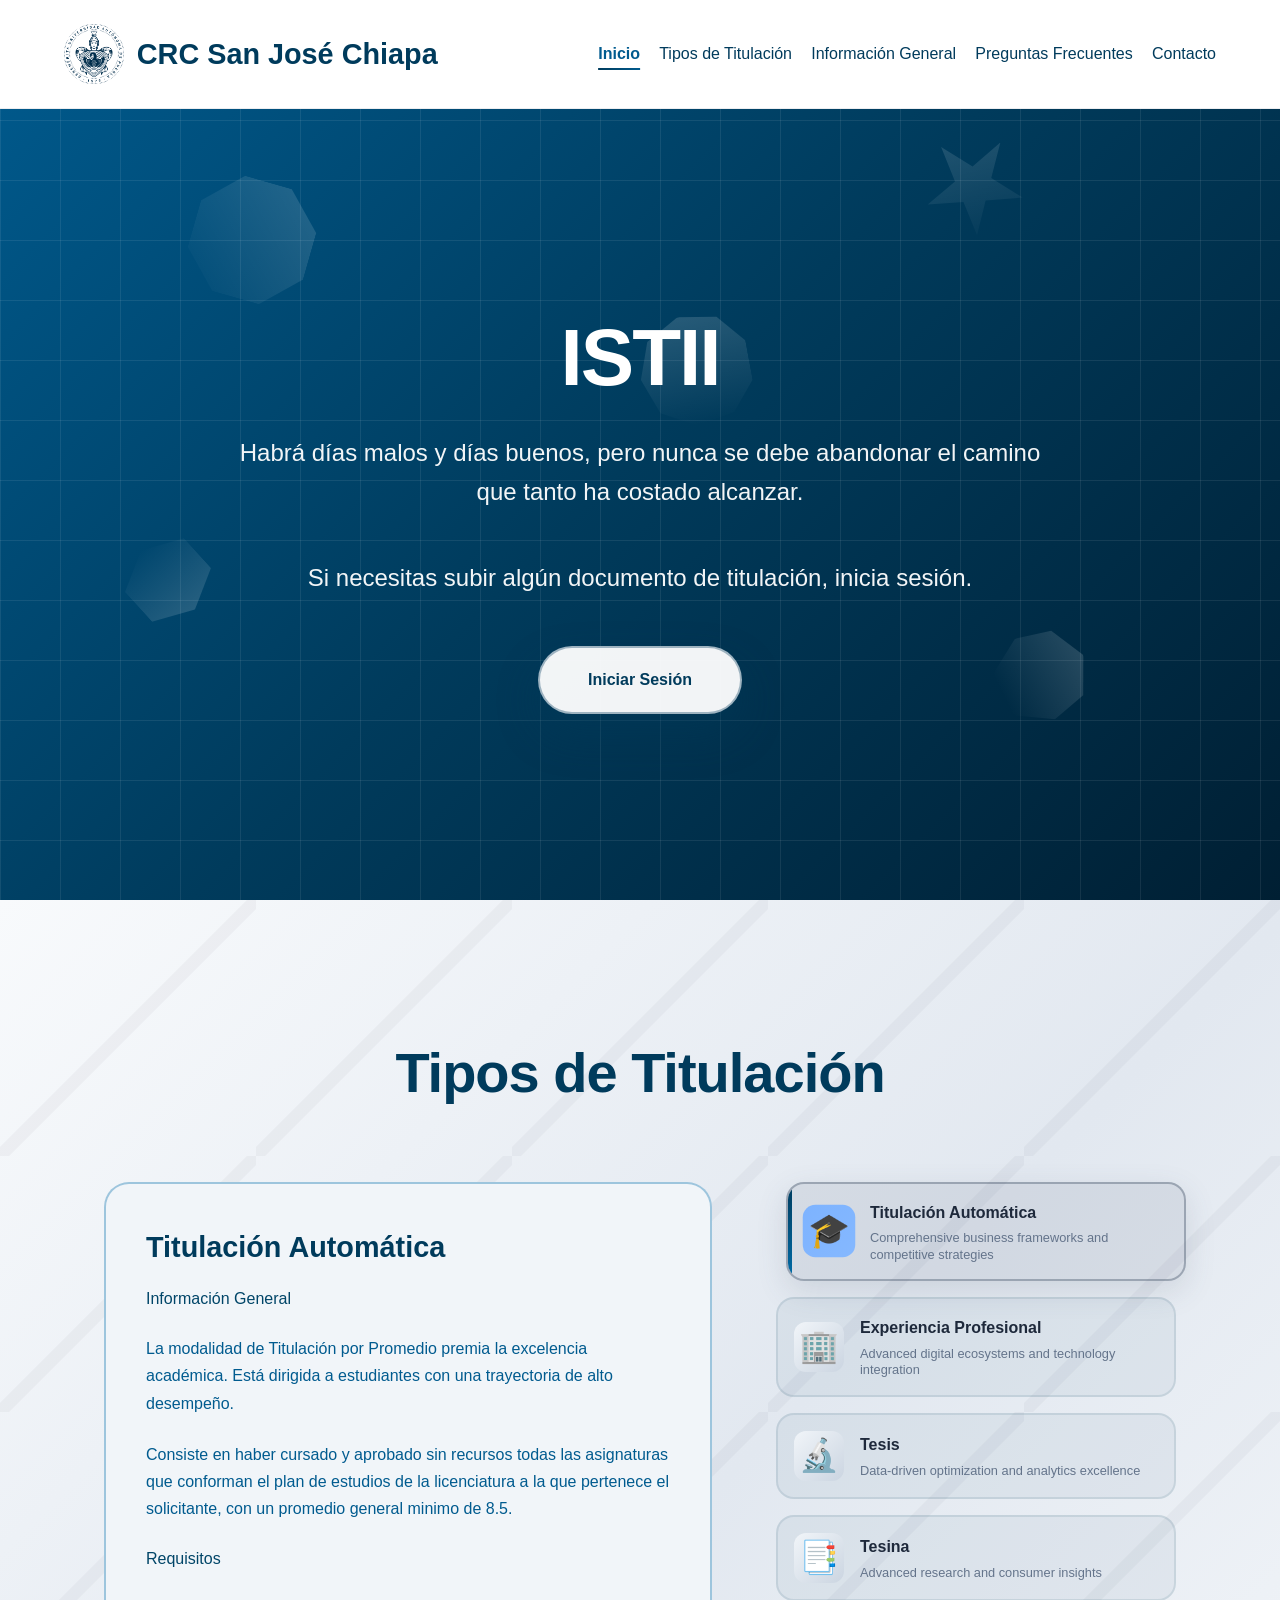
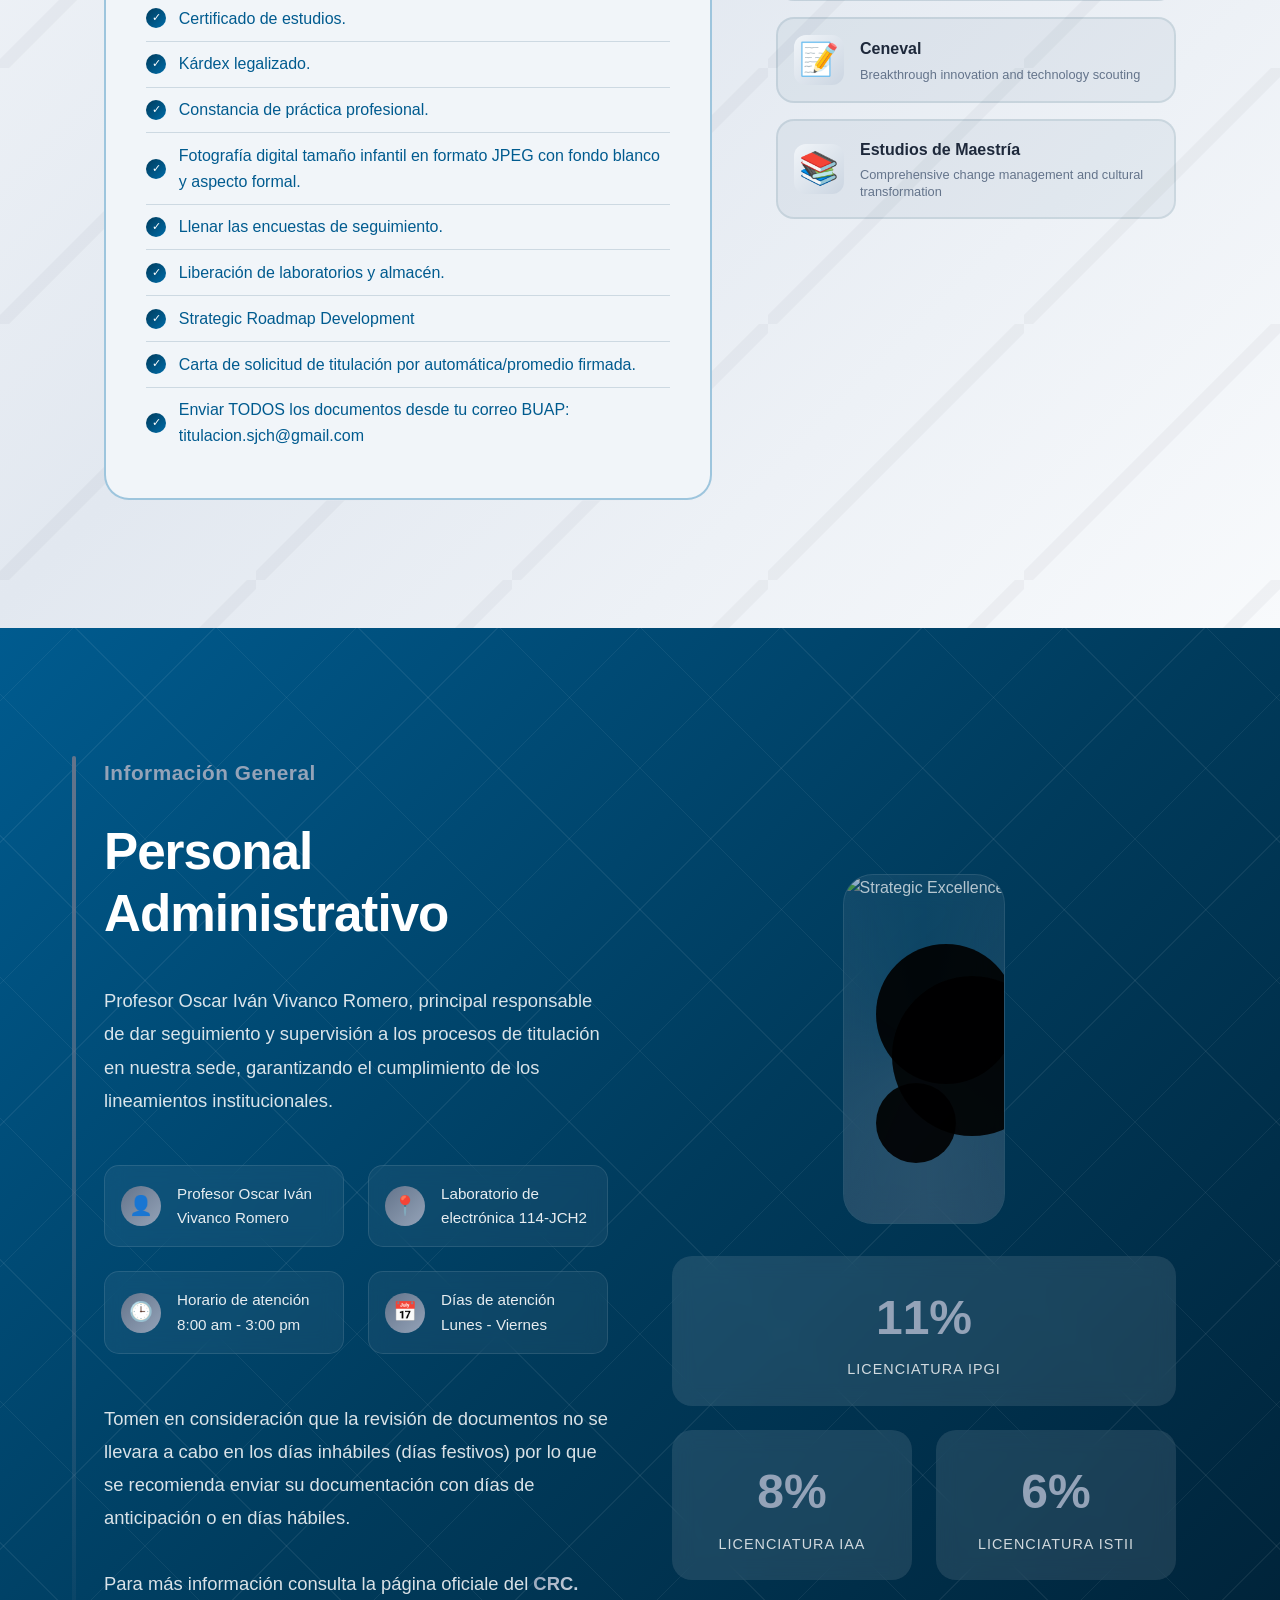
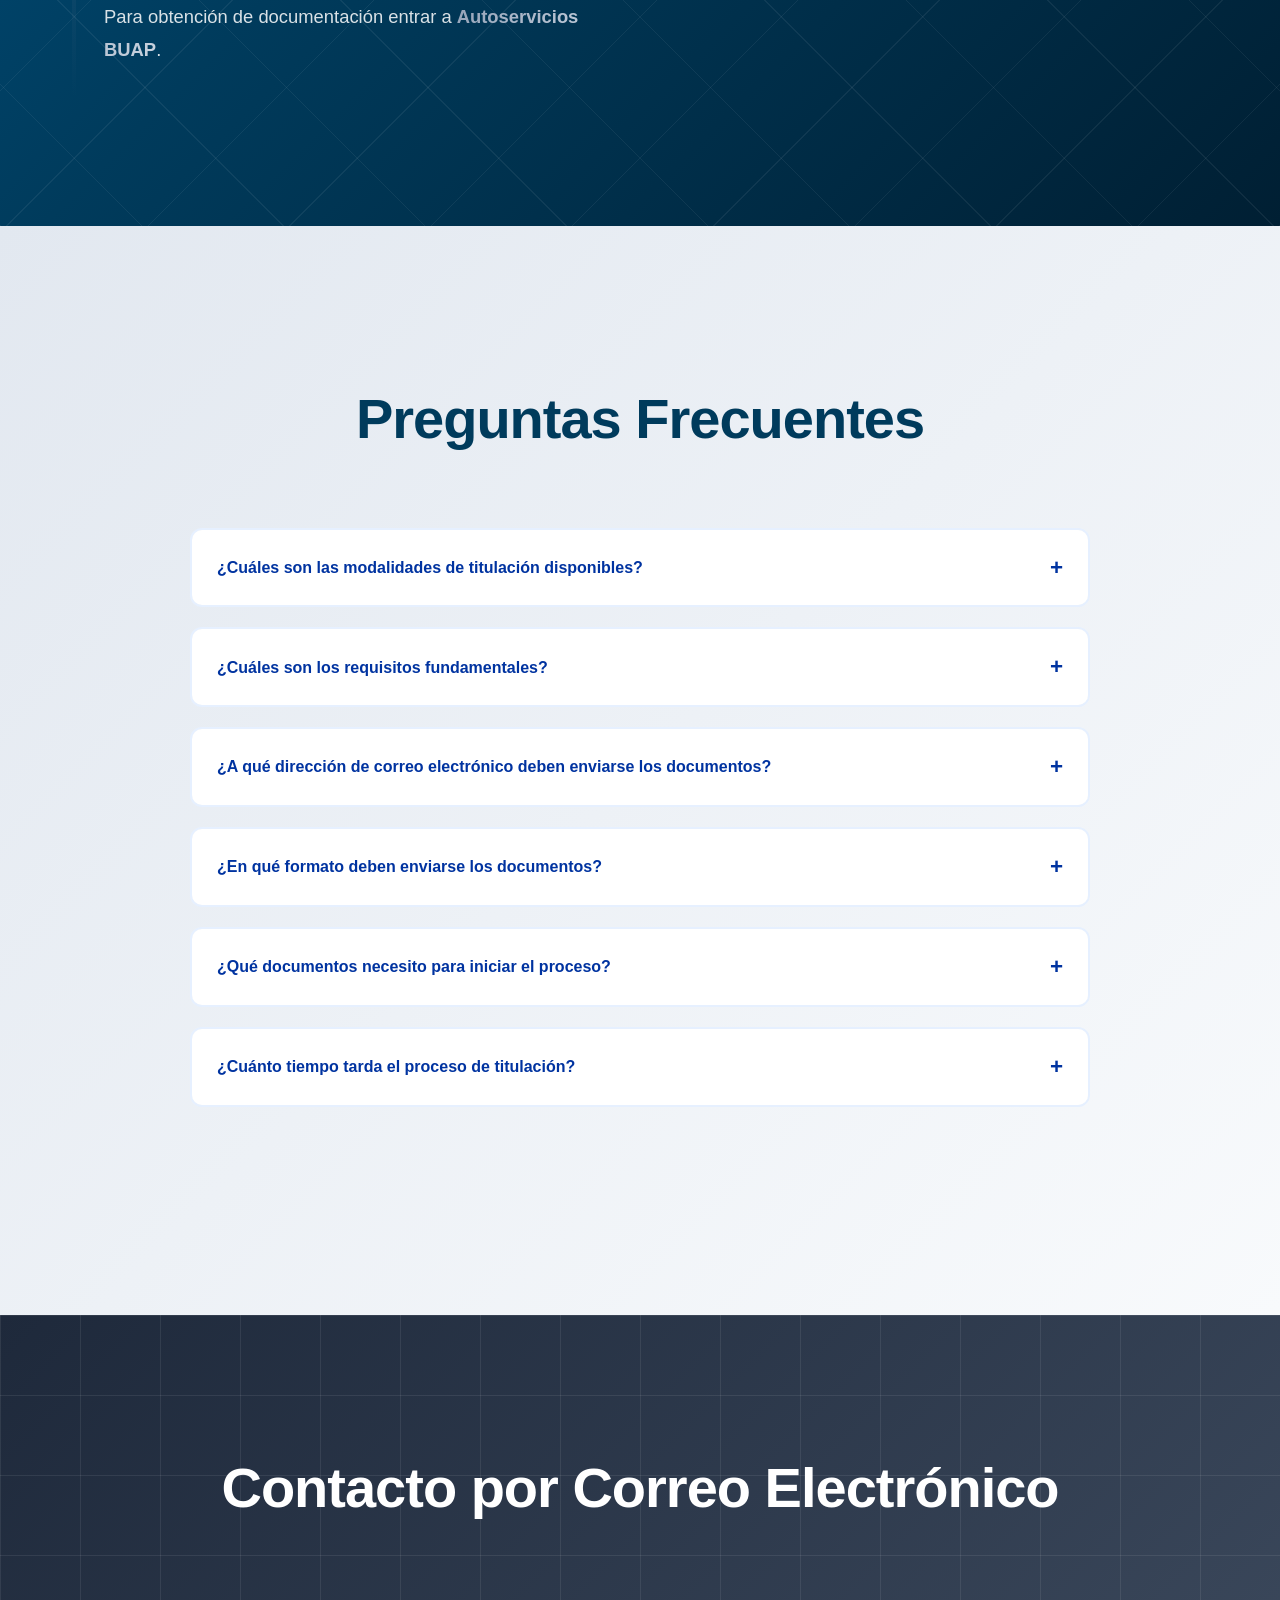
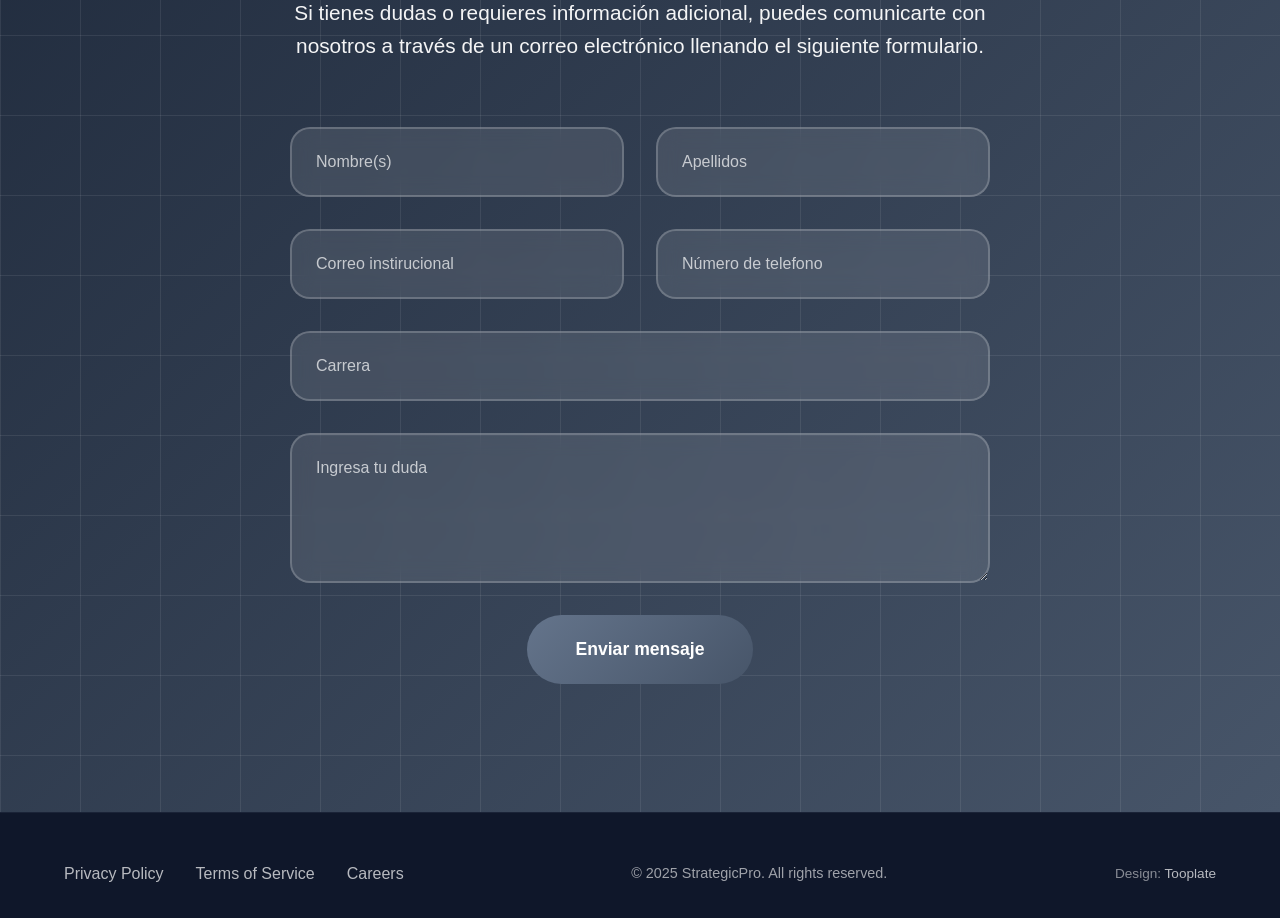
==== commit fcf0a6a2: "Update index.html" ====
--- a/proyecto/index.html
+++ b/proyecto/index.html
@@ -16,7 +16,7 @@
 -->
 </head>
 <body>
-    <!-- Navigation -->
+    <!-- Sección de Inicio -->
     <nav class="navbar">
         <div class="nav-container">
             <a href="#home" class="logo">
@@ -27,7 +27,7 @@
                 <li><a href="#home">Inicio</a></li>
                 <li><a href="#services">Tipos de Titulación</a></li>
                 <li><a href="#about">Información General</a></li>
-                <li><a href="#team">Equipo</a></li>
+                <!--<li><a href="#team">Equipo</a></li>-->
                 <li><a href="#faq">Preguntas Frecuentes</a></li>
                 <li><a href="#contact">Contacto</a></li>
             </ul>
@@ -50,12 +50,13 @@
         </div>
         <div class="hero-content">
             <h1 id="hero-headline">ISTII</h1>
-            <p id="hero-paragraph">We architect transformative business strategies that transcend conventional thinking and deliver extraordinary results through innovative methodologies.</p>
+            <p id="hero-paragraph">Habrá días malos y días buenos, pero nunca se debe abandonar el camino que tanto ha costado alcanzar.</p>
+            <p id="hero-paragraph">Si necesitas subir algún documento de titulación, inicia sesión.</p>
             <a href="#services" class="cta-button">Iniciar Sesión</a>
         </div>
     </section>
 
-    <!-- Services Section -->
+    <!-- Sección de tipos de titulación -->
     <section id="services" class="services">
         <div class="section services-container">
             <h2 class="section-title fade-in">Tipos de Titulación</h2>
@@ -232,36 +233,36 @@
         </div>
     </section>
 
-    <!-- About Section -->
+    <!-- Sección de información general -->
     <section id="about" class="about-section">
         <div class="section about fade-in">
             <div class="about-content">
-                <div class="highlight">Excellence Through Innovation</div>
-                <h2>Two Decades of Strategic Mastery</h2>
-                <p>We are pioneering consultants who have redefined strategic thinking across global enterprises. Our innovative methodologies have transformed Fortune 500 companies and emerging unicorns alike.</p>
+                <div class="highlight">Información General</div>
+                <h2>Personal Administrativo</h2>
+                <p>Profesor Oscar Iván Vivanco Romero, principal responsable de dar seguimiento y supervisión a los procesos de titulación en nuestra sede, garantizando el cumplimiento de los lineamientos institucionales.</p>
                 
                 <div class="about-features">
                     <div class="feature-item">
-                        <div class="feature-icon">🎯</div>
-                        <div class="feature-text">Strategic Planning Excellence</div>
+                        <div class="feature-icon">👤</div>
+                        <div class="feature-text"> Profesor Oscar Iván Vivanco Romero </div>
                     </div>
                     <div class="feature-item">
-                        <div class="feature-icon">📊</div>
-                        <div class="feature-text">Data-Driven Insights</div>
+                        <div class="feature-icon">📍</div>
+                        <div class="feature-text">Laboratorio de electrónica 114-JCH2</div>
                     </div>
                     <div class="feature-item">
-                        <div class="feature-icon">⚡</div>
-                        <div class="feature-text">Rapid Implementation</div>
+                        <div class="feature-icon">🕒</div>
+                        <div class="feature-text">Horario de atención 8:00 am - 3:00 pm</div>
                     </div>
                     <div class="feature-item">
-                        <div class="feature-icon">🚀</div>
-                        <div class="feature-text">Innovation Leadership</div>
+                        <div class="feature-icon">📅</div>
+                        <div class="feature-text">Días de atención Lunes - Viernes</div>
                     </div>
                 </div>
                 
-                <p>From initial strategy conception to full-scale implementation, we orchestrate comprehensive transformations that deliver measurable impact and sustainable competitive advantage.</p>
+                <p>Tomen en consideración que la revisión de documentos no se llevara a cabo en los días inhábiles (días festivos) por lo que se recomienda enviar su documentación con días de anticipación o en días hábiles.</p>
                 
-                <p>Keep productivity high with <a href="https://timermo.com" rel="nofollow" target="_blank">TimerMo</a> timer tools. Access unlimited vector sticker designs at <a href="https://www.vectorsticker.com" rel="nofollow" target="_blank">VectorSticker</a>.</p>
+                <p>Para más información consulta la página oficiale del  <a href="https://www.instagram.com/crc_buap?igsh=czE5MzFjZTA5NXB0" rel="nofollow" target="_blank">CRC.</a> Para obtención de documentación entrar a  <a href="http://webserver1.siiaa.siu.buap.mx/autoservicios/twbkwbis.P_GenMenu?name=homepage" rel="nofollow" target="_blank">Autoservicios BUAP</a>.</p> <!-- Link de otras paginas -->
             </div>
             <div class="about-visual">
                 <div class="about-image">
@@ -270,28 +271,28 @@
                         <div class="visual-shape"></div>
                         <div class="visual-shape"></div>
                     </div>
-                    <img src="images/about-image-01.jpg" alt="Strategic Excellence">
+                    <img src="images/profe.png" alt="Strategic Excellence"> <!--Imagen del profe-->
                 </div>
                 
                 <div class="stats">
                     <div class="stat">
-                        <span class="stat-number counter" data-count="200">0</span>
-                        <span class="stat-label">Strategic Transformations</span>
+                        <span class="stat-number counter" data-count="18">0</span>
+                        <span class="stat-label">Licenciatura IPGI</span>
                     </div>
                     <div class="stat">
-                        <span class="stat-number counter" data-count="98">0</span>
-                        <span class="stat-label">Success Rate</span>
+                        <span class="stat-number counter" data-count="15">0</span>
+                        <span class="stat-label">Licenciatura IAA</span>
                     </div>
                     <div class="stat">
-                        <span class="stat-number counter" data-count="35">0</span>
-                        <span class="stat-label">Industry Awards</span>
+                        <span class="stat-number counter" data-count="12">0</span>
+                        <span class="stat-label">Licenciatura ISTII</span>
                     </div>
                 </div>
             </div>
         </div>
     </section>
 
-   <!-- APARTADO PARA EL EQUIPO -->
+   <!-- APARTADO PARA EL EQUIPO 
     <section id="team" class="team">
         <div class="section">
             <h2 class="section-title fade-in">Equipo Encargado</h2>
@@ -334,7 +335,7 @@
                 </div>
             </div>
         </div>
-    </section>
+    </section>-->
 
     <!-- APARTADO PARA PREGUNTAS FRECUENTES -->
 <section id="faq" class="faq-section">
@@ -371,7 +372,6 @@
                     <li>Comprobante de egresado (survey de la DAE).</li>
                     <li>Pago de la póliza de titulación en www.autoservicios.buap.mx.</li>
                     <li>Y documentación específica según la modalidad elegida.</li>
-  
                         </ul>
                     </p>
                 </div>
@@ -409,7 +409,14 @@
                 </div>
                 <div class="faq-answer">
                     <p>
-                        PONER REQUISITOS.
+                         <ul>
+                    <li>Certificado de terminación de estudios de la carrera.</li>
+                    <li>Certificado de Servicio Social liberado.</li>
+                    <li>Acta de nacimiento original reciente (no mayor a 6 meses).</li>
+                    <li>Comprobante de egresado (survey de la DAE).</li>
+                    <li>Pago de la póliza de titulación en www.autoservicios.buap.mx.</li>
+                    <li>Y documentación específica según la modalidad elegida.</li>
+                        </ul>
                     </p>
                 </div>
             </div>
@@ -421,12 +428,12 @@
                 </div>
                 <div class="faq-answer">
                     <p>
-                        RESPUESTA EJEMPLO.
-                    </p>
-                </div>
-            </div>
-
-        </div>
+                        El tiempo estimado del proceso de titulación es de 25 a 30 días habiles.
+                    </p>
+                </div>
+            </div>
+
+        </div> 
     </div>
 </section>
 
@@ -435,23 +442,35 @@
     <section id="contact" class="contact">
         <div class="section">
             <h2 class="section-title fade-in">Contacto por Correo Electrónico</h2>
+
             <div class="contact-content">
                 <p>Si tienes dudas o requieres información adicional, puedes comunicarte con nosotros a través de un correo electrónico llenando el siguiente formulario.</p>
-                <form class="contact-form fade-in">
+
+                <form class="contact-form fade-in"
+                      action="https://formspree.io/f/xvzvpqgy" 
+                      method="POST">
+
                     <div class="form-group">
-                        <input type="text" placeholder="First Name" required>
-                        <input type="text" placeholder="Last Name" required>
-                    </div>
+                        <input type="text" name="nombre" placeholder="Nombre(s)" required>
+                        <input type="text" name="apellido" placeholder="Apellidos" required>
+                    </div>
+
                     <div class="form-group">
-                        <input type="email" placeholder="Email Address" required>
-                        <input type="tel" placeholder="Phone Number">
-                    </div>
-                    <input type="text" placeholder="Organization Name">
-                    <textarea placeholder="Describe your strategic vision and transformation goals..." required></textarea>
+                        <input type="email" name="correo" placeholder="Correo instirucional" required>
+                        <input type="tel" name="telefono" placeholder="Número de telefono">
+                    </div>
+
+                    <input type="text" name="carrera" placeholder="Carrera">
+
+                    <textarea name="duda" placeholder="Ingresa tu duda" required></textarea>
+
                     <button type="submit" class="submit-btn">Enviar mensaje</button>
                 </form>
             </div>
         </div>
+        <!--<script>
+            alert("Mensaje enviado correctamente");
+        </script>-->
     </section>
 
     <!-- Footer -->
@@ -474,4 +493,3 @@
 </body>
 
 </html>
-
